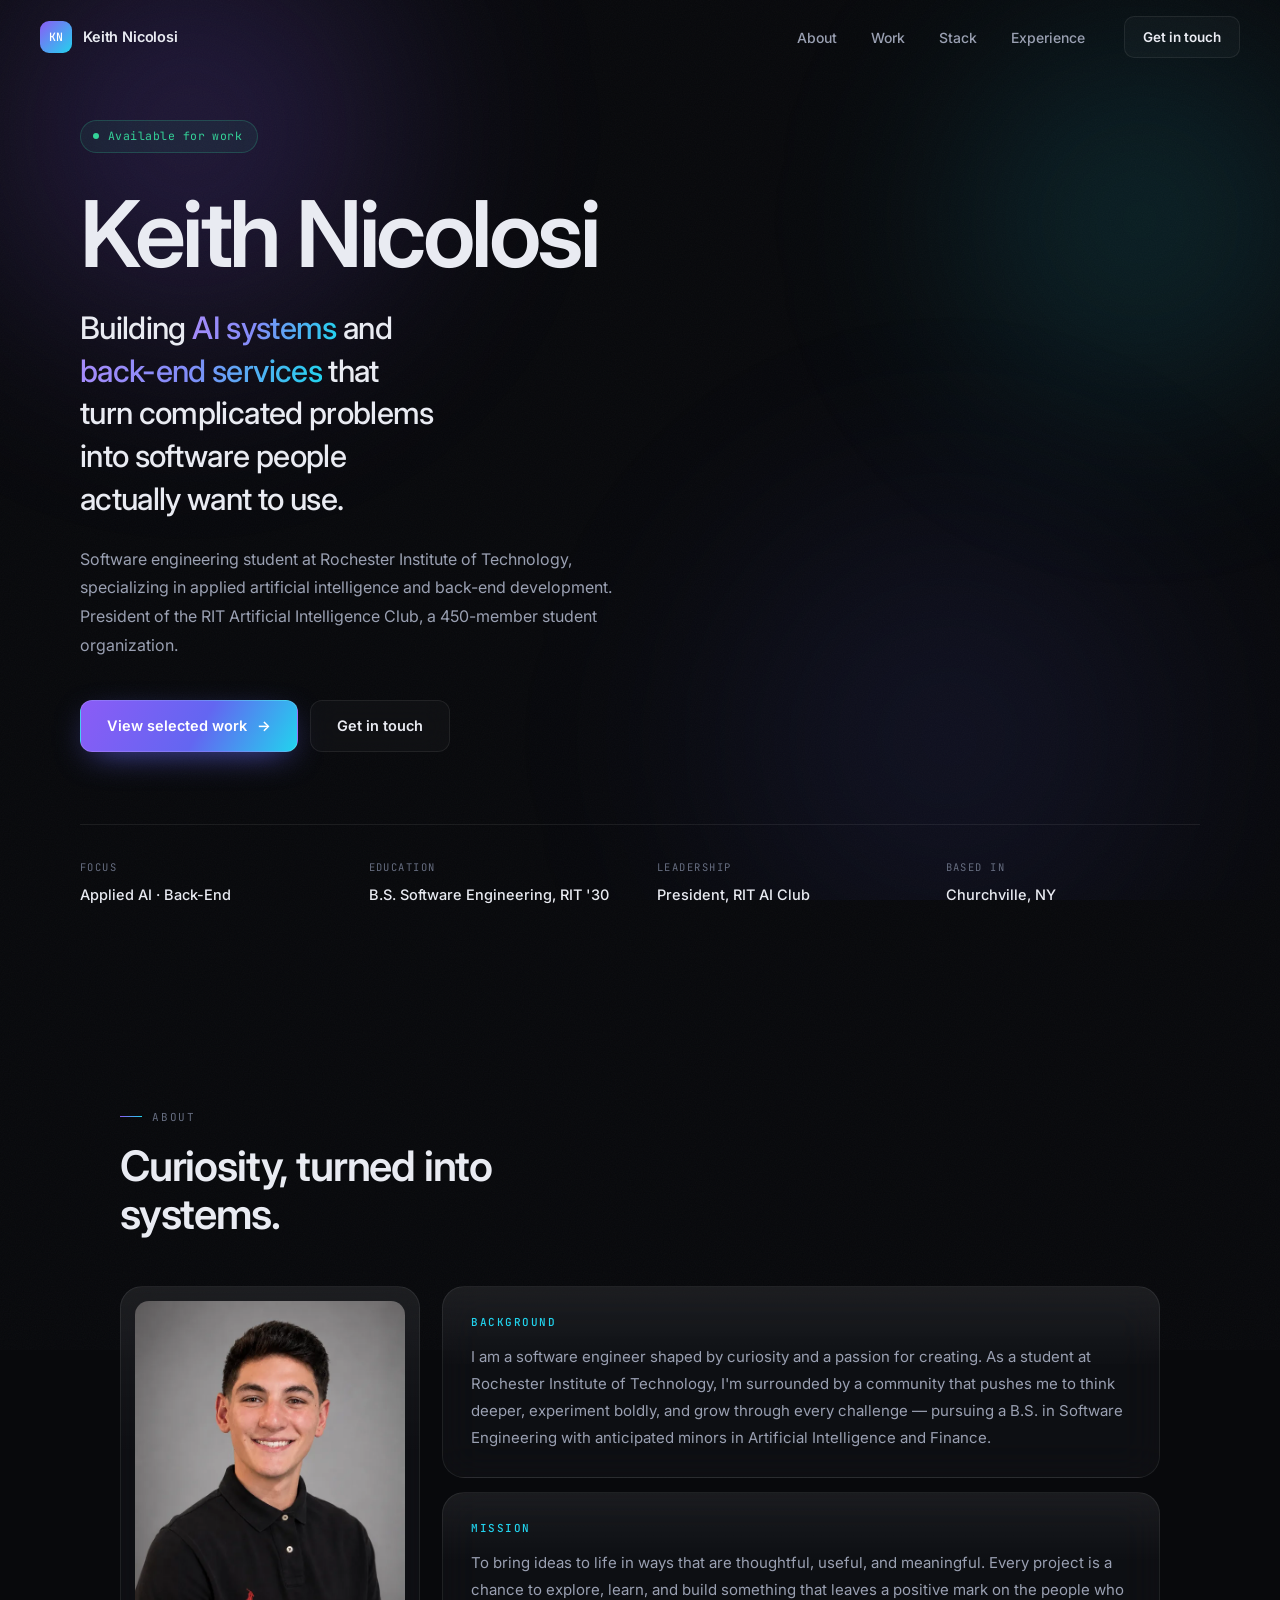
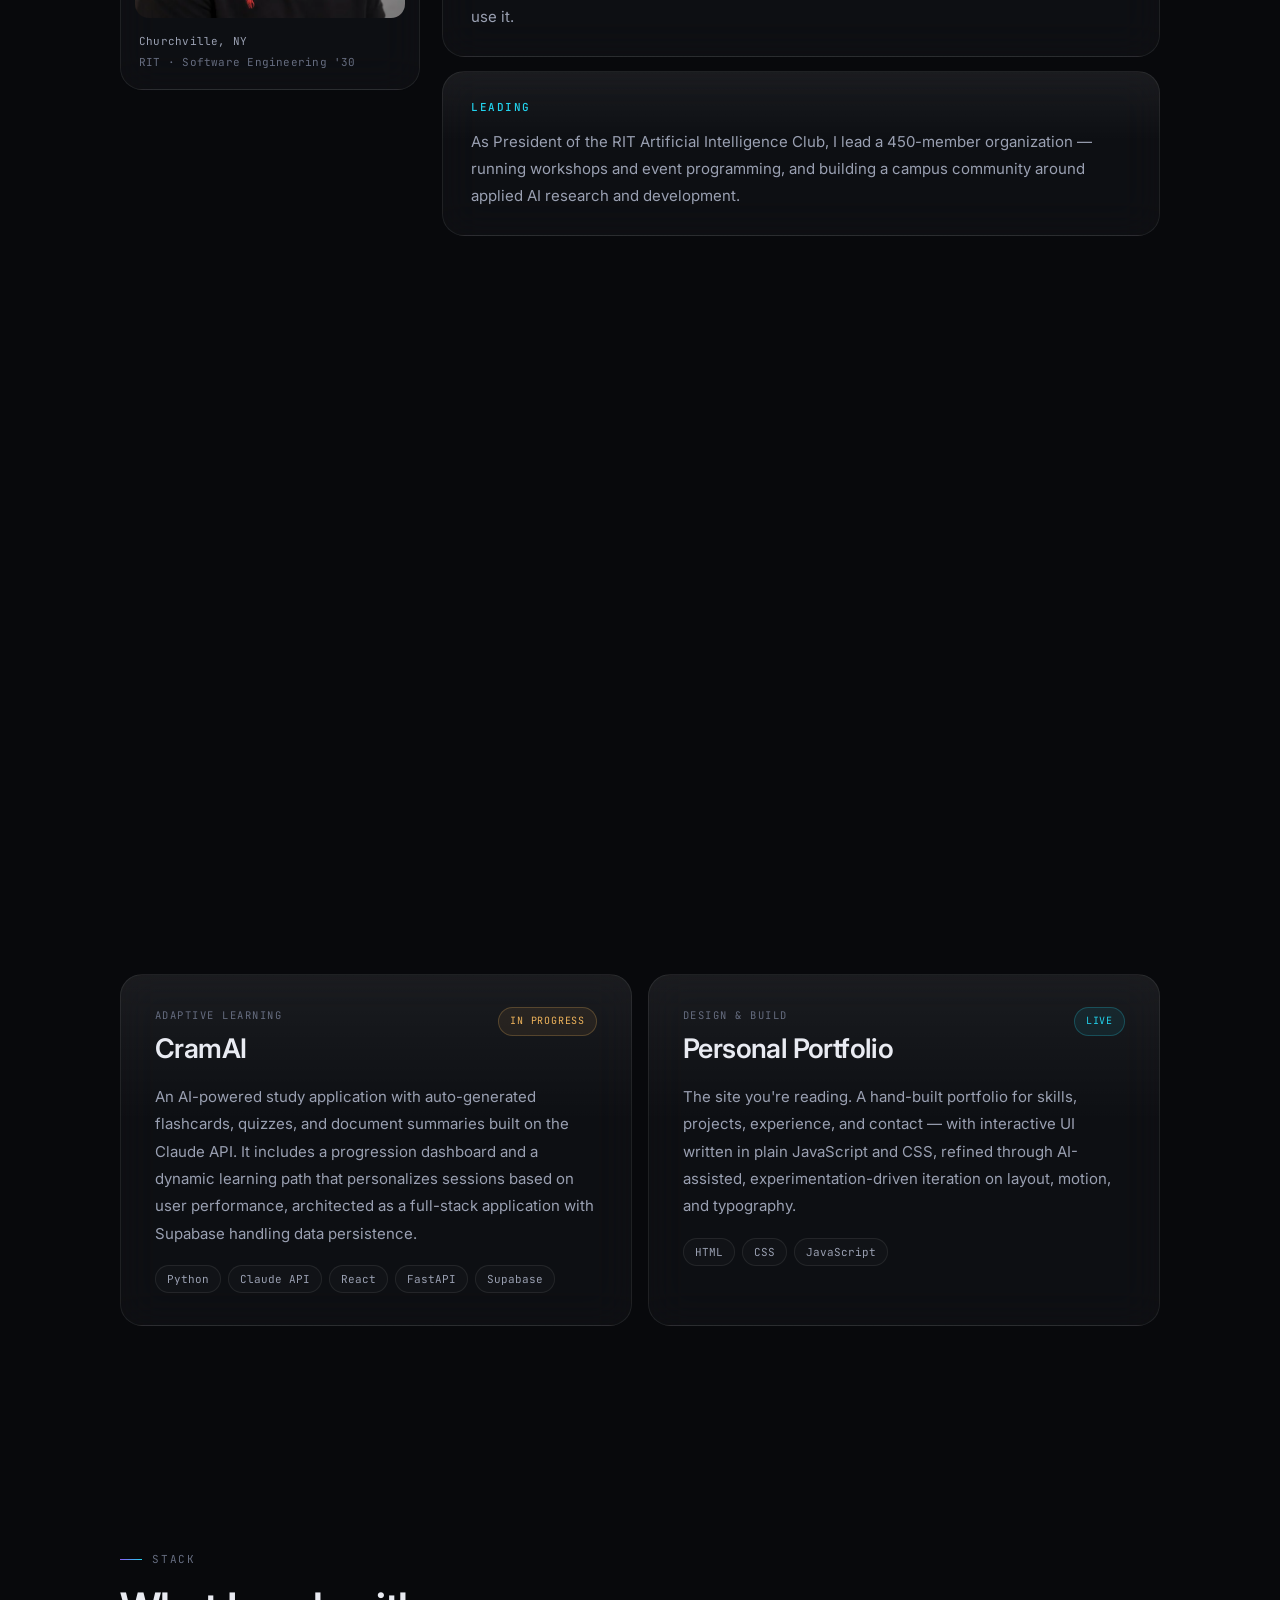
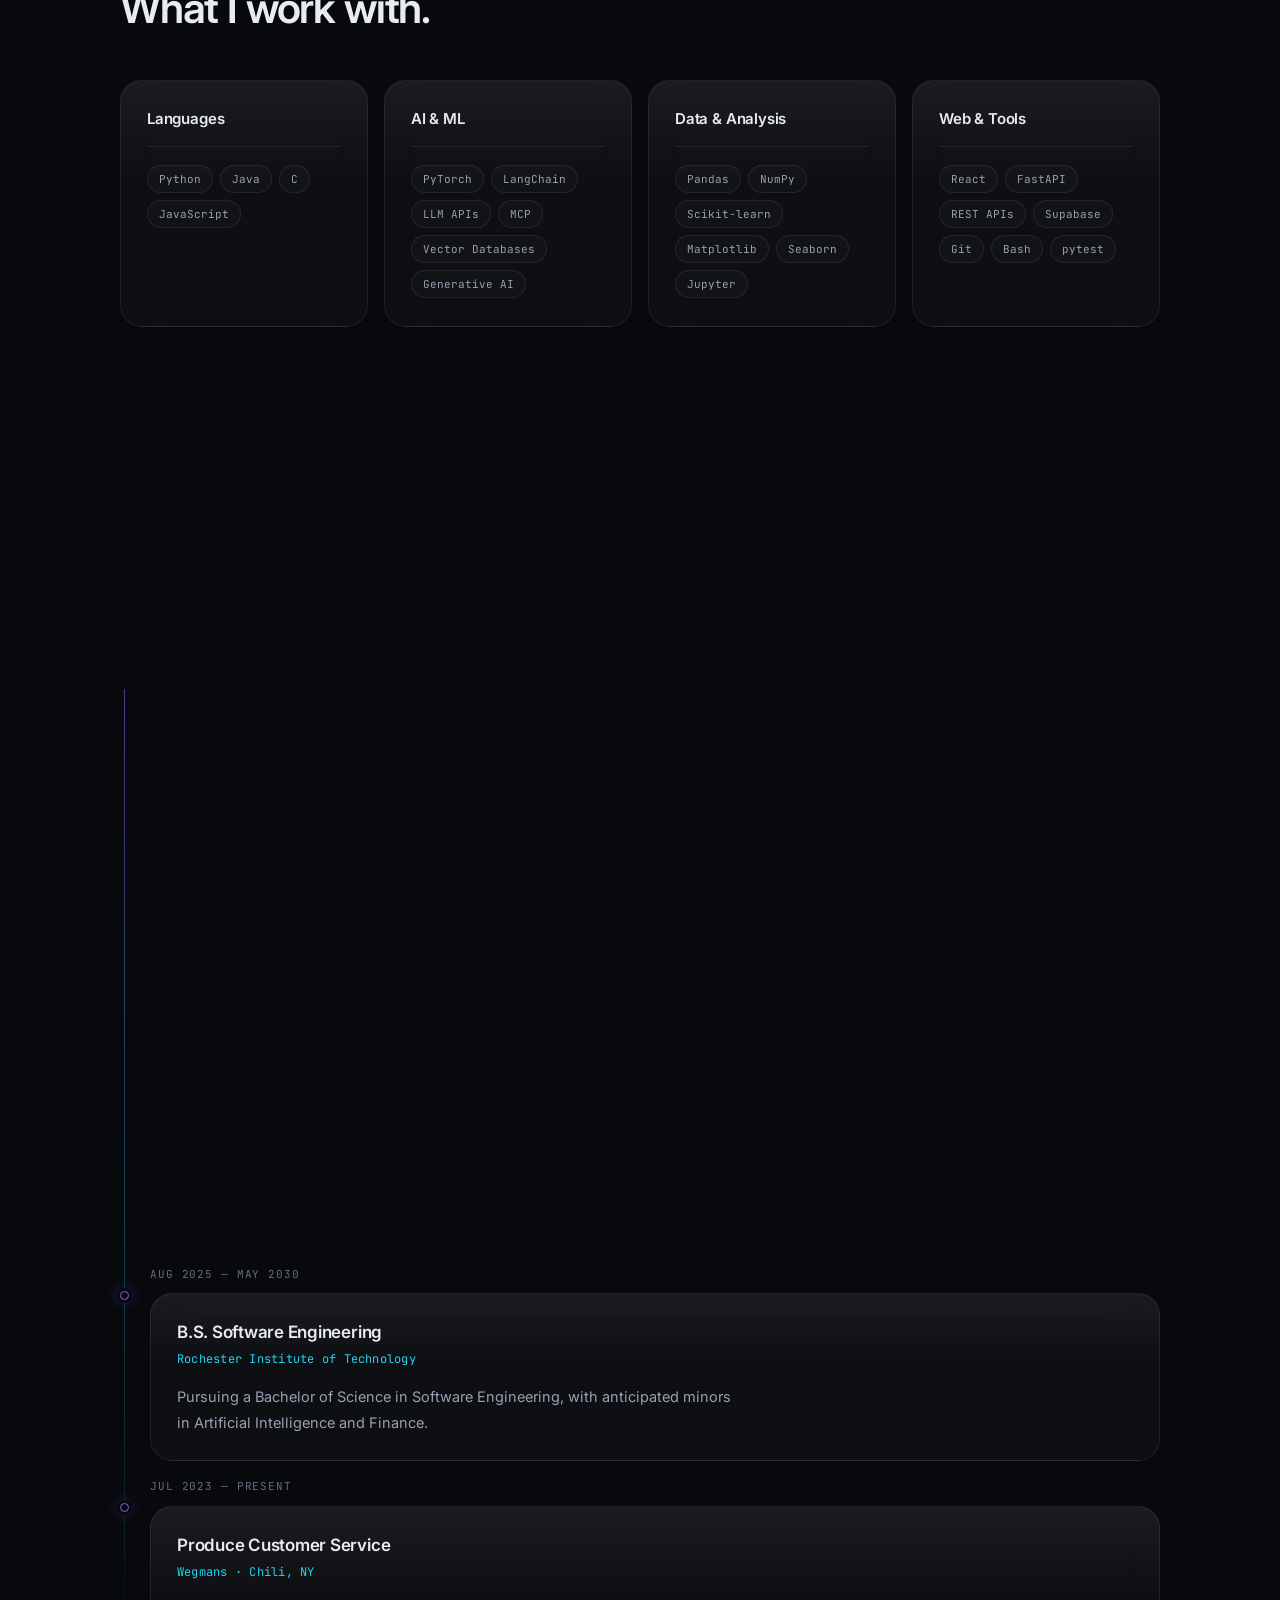
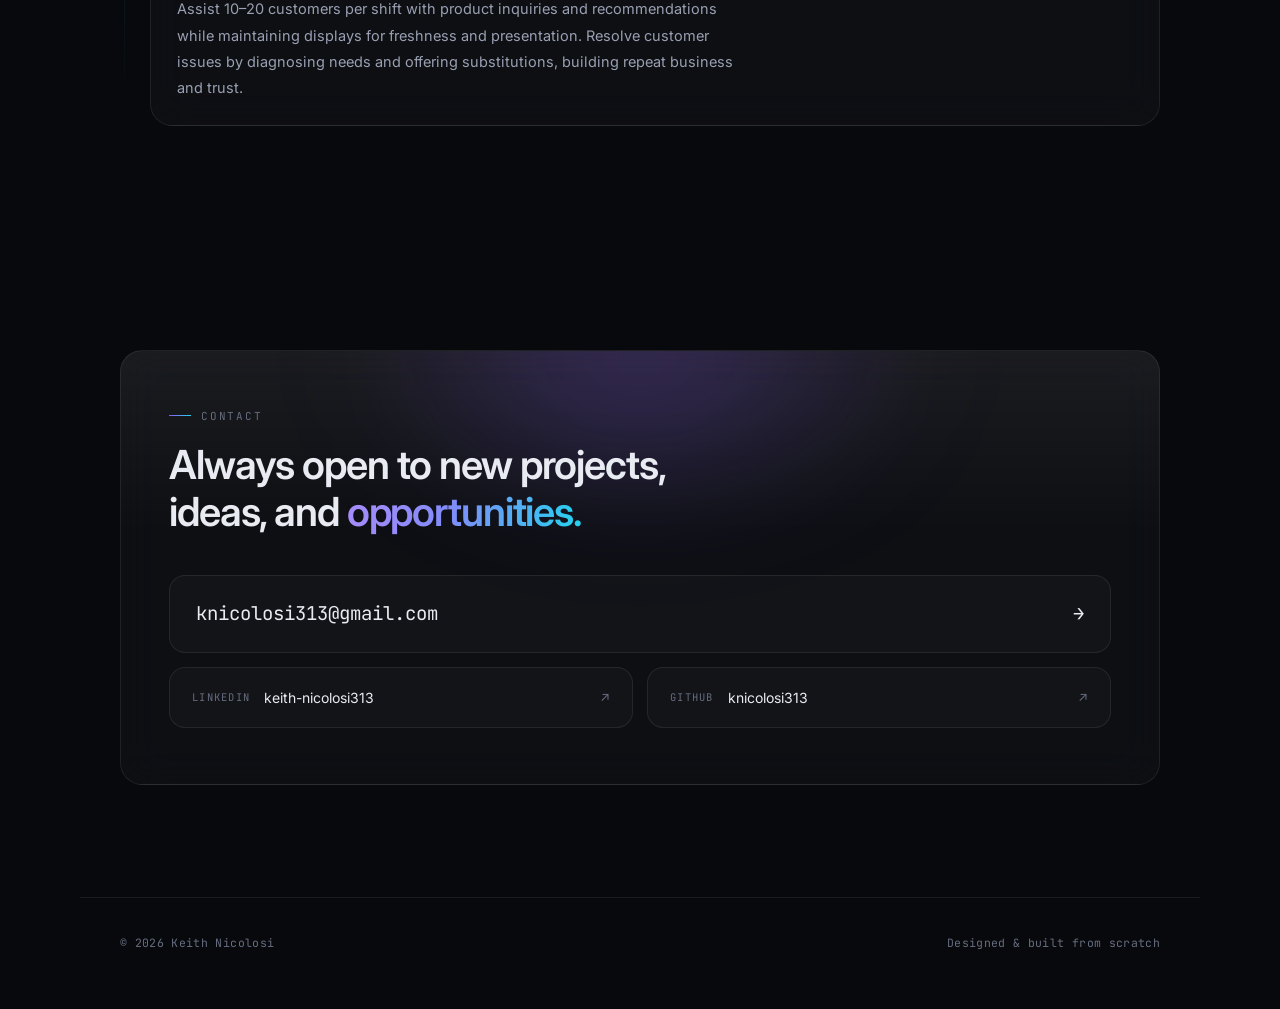
==== index.html @ 14f49dd2 "personal webpage" ====
<!DOCTYPE html>
<html lang="en">
<head>
    <meta charset="UTF-8">
    <meta name="viewport" content="width=device-width, initial-scale=1.0">
    <title>Keith Nicolosi — Software Engineer</title>
    <meta name="description" content="Keith Nicolosi — software engineer working on back-end systems and applied AI. President of the RIT Artificial Intelligence Club.">
    <meta name="author" content="Keith Nicolosi">
    <meta name="theme-color" content="#08090C">

    <!-- Update this to your final domain before going live; Open Graph requires absolute URLs. -->
    <link rel="canonical" href="https://knicolosi313.github.io/">

    <!-- Icons -->
    <link rel="icon" href="images/favicon.ico" sizes="any">
    <link rel="apple-touch-icon" href="images/apple-touch-icon.png">
    <link rel="manifest" href="site.webmanifest">

    <!-- Social preview -->
    <meta property="og:type" content="website">
    <meta property="og:site_name" content="Keith Nicolosi">
    <meta property="og:title" content="Keith Nicolosi — Software Engineer">
    <meta property="og:description" content="Software engineer working on back-end systems and applied AI. President of the 450-member RIT Artificial Intelligence Club.">
    <meta property="og:url" content="https://knicolosi313.github.io/">
    <meta property="og:image" content="https://knicolosi313.github.io/images/og-image.png">
    <meta property="og:image:width" content="1200">
    <meta property="og:image:height" content="630">
    <meta property="og:image:alt" content="Keith Nicolosi — Software Engineer, Applied AI and Back-End">
    <meta name="twitter:card" content="summary_large_image">
    <meta name="twitter:title" content="Keith Nicolosi — Software Engineer">
    <meta name="twitter:description" content="Software engineer working on back-end systems and applied AI. President of the 450-member RIT Artificial Intelligence Club.">
    <meta name="twitter:image" content="https://knicolosi313.github.io/images/og-image.png">

    <link rel="preconnect" href="https://fonts.googleapis.com">
    <link rel="preconnect" href="https://fonts.gstatic.com" crossorigin>
    <link href="https://fonts.googleapis.com/css2?family=Inter:wght@400;500;600;700&family=JetBrains+Mono:wght@400;500&display=swap" rel="stylesheet">
    <link rel="stylesheet" href="styles/styles.css">
</head>
<body>

    <a class="skip-link" href="#main">Skip to content</a>

    <!-- ── AURORA FIELD ── -->
    <div class="aurora" aria-hidden="true">
        <span class="blob b1"></span>
        <span class="blob b2"></span>
        <span class="blob b3"></span>
        <span class="pointer-glow" id="pointer-glow"></span>
    </div>
    <div class="grain" aria-hidden="true"></div>

    <!-- ── NAV ── -->
    <header class="nav" id="nav">
        <a class="brand" href="#top">
            <span class="brand-mark">KN</span>
            <span class="brand-name">Keith Nicolosi</span>
        </a>

        <nav class="nav-links" id="nav-links" aria-label="Sections">
            <a href="#about">About</a>
            <a href="#work">Work</a>
            <a href="#stack">Stack</a>
            <a href="#experience">Experience</a>
        </nav>

        <div class="nav-right">
            <a class="nav-cta" href="#contact">Get in touch</a>
            <button class="nav-toggle" id="nav-toggle" aria-expanded="false" aria-controls="nav-links" aria-label="Toggle navigation">
                <span></span><span></span>
            </button>
        </div>
    </header>

    <main id="main">

        <!-- ── HERO ── -->
        <section class="hero" id="top">
            <div class="hero-inner">
                <p class="badge reveal">
                    <span class="badge-dot"></span>
                    Available for work
                </p>

                <h1 class="hero-title reveal">Keith Nicolosi</h1>

                <p class="hero-lede reveal">
                    Building <span class="grad">AI systems</span> and
                    <span class="grad">back-end services</span> that turn complicated
                    problems into software people actually want to use.
                </p>

                <p class="hero-sub reveal">
                    Software engineering student at Rochester Institute of Technology,
                    specializing in applied artificial intelligence and back-end
                    development. President of the RIT Artificial Intelligence Club, a
                    450-member student organization.
                </p>

                <div class="cta-row reveal">
                    <a class="btn btn-primary" href="#work">
                        View selected work
                        <span class="btn-arrow" aria-hidden="true">→</span>
                    </a>
                    <a class="btn btn-ghost" href="#contact">Get in touch</a>
                </div>

                <dl class="hero-meta reveal">
                    <div>
                        <dt>Focus</dt>
                        <dd>Applied AI · Back-End</dd>
                    </div>
                    <div>
                        <dt>Education</dt>
                        <dd>B.S. Software Engineering, RIT '30</dd>
                    </div>
                    <div>
                        <dt>Leadership</dt>
                        <dd>President, RIT AI Club</dd>
                    </div>
                    <div>
                        <dt>Based in</dt>
                        <dd>Churchville, NY</dd>
                    </div>
                </dl>
            </div>
        </section>

        <!-- ── ABOUT ── -->
        <section id="about" class="section">
            <header class="sec-head reveal">
                <p class="sec-label"><span class="sec-tick"></span>About</p>
                <h2 class="sec-title">Curiosity, turned into systems.</h2>
            </header>

            <div class="about-grid">
                <figure class="portrait glass reveal">
                    <picture>
                        <source srcset="images/me.webp" type="image/webp">
                        <img src="images/me.jpg" alt="Portrait of Keith Nicolosi"
                             width="600" height="705" loading="lazy" decoding="async">
                    </picture>
                    <figcaption>
                        <span class="mono">Churchville, NY</span>
                        <span class="mono dim">RIT · Software Engineering '30</span>
                    </figcaption>
                </figure>

                <div class="about-copy">
                    <article class="glass about-card reveal">
                        <h3>Background</h3>
                        <p>I am a software engineer shaped by curiosity and a passion for creating. As a student at Rochester Institute of Technology, I'm surrounded by a community that pushes me to think deeper, experiment boldly, and grow through every challenge — pursuing a B.S. in Software Engineering with anticipated minors in Artificial Intelligence and Finance.</p>
                    </article>

                    <article class="glass about-card reveal">
                        <h3>Mission</h3>
                        <p>To bring ideas to life in ways that are thoughtful, useful, and meaningful. Every project is a chance to explore, learn, and build something that leaves a positive mark on the people who use it.</p>
                    </article>

                    <article class="glass about-card reveal">
                        <h3>Leading</h3>
                        <p>As President of the RIT Artificial Intelligence Club, I lead a 450-member organization — running workshops and event programming, and building a campus community around applied AI research and development.</p>
                    </article>
                </div>
            </div>
        </section>

        <!-- ── WORK ── -->
        <section id="work" class="section">
            <header class="sec-head reveal">
                <p class="sec-label"><span class="sec-tick"></span>Selected Work</p>
                <h2 class="sec-title">Things I've built.</h2>
            </header>

            <article class="glass project featured reveal">
                <div class="project-head">
                    <div>
                        <p class="project-kicker mono">Financial stock reporting agent · Jan 2026 — present</p>
                        <h3 class="project-title">FinRobot</h3>
                    </div>
                    <span class="pill pill-amber">In development</span>
                </div>

                <p class="project-body">
                    A real-time stock analysis agent built with Python, LLM APIs, and the
                    Model Context Protocol to automate market data retrieval and report
                    generation. I designed custom MCP tools and server-side logic to improve
                    data reliability and support dynamic reports, then built a React front
                    end backed by a FastAPI service layer.
                </p>

                <div class="project-foot">
                    <ul class="chips">
                        <li>Python</li>
                        <li>LLM APIs</li>
                        <li>MCP</li>
                        <li>React</li>
                        <li>FastAPI</li>
                    </ul>
                    <a class="project-link" href="https://github.com/RIT-AI-Club/FinRLExtention" target="_blank" rel="noopener">
                        Repository <span aria-hidden="true">↗</span>
                    </a>
                </div>

                <p class="project-note mono">Presented to 200–300 attendees at ImagineRIT 2026</p>
            </article>

            <div class="project-grid">
                <article class="glass project reveal">
                    <div class="project-head">
                        <div>
                            <p class="project-kicker mono">Adaptive learning</p>
                            <h3 class="project-title">CramAI</h3>
                        </div>
                        <span class="pill pill-amber">In progress</span>
                    </div>

                    <p class="project-body">
                        An AI-powered study application with auto-generated flashcards,
                        quizzes, and document summaries built on the Claude API. It includes
                        a progression dashboard and a dynamic learning path that personalizes
                        sessions based on user performance, architected as a full-stack
                        application with Supabase handling data persistence.
                    </p>

                    <div class="project-foot">
                        <ul class="chips">
                            <li>Python</li>
                            <li>Claude API</li>
                            <li>React</li>
                            <li>FastAPI</li>
                            <li>Supabase</li>
                        </ul>
                    </div>
                </article>

                <article class="glass project reveal">
                    <div class="project-head">
                        <div>
                            <p class="project-kicker mono">Design &amp; build</p>
                            <h3 class="project-title">Personal Portfolio</h3>
                        </div>
                        <span class="pill pill-cyan">Live</span>
                    </div>

                    <p class="project-body">
                        The site you're reading. A hand-built portfolio for skills, projects,
                        experience, and contact — with interactive UI written in plain
                        JavaScript and CSS, refined through AI-assisted,
                        experimentation-driven iteration on layout, motion, and typography.
                    </p>

                    <div class="project-foot">
                        <ul class="chips">
                            <li>HTML</li>
                            <li>CSS</li>
                            <li>JavaScript</li>
                        </ul>
                    </div>
                </article>
            </div>
        </section>

        <!-- ── STACK ── -->
        <section id="stack" class="section">
            <header class="sec-head reveal">
                <p class="sec-label"><span class="sec-tick"></span>Stack</p>
                <h2 class="sec-title">What I work with.</h2>
            </header>

            <div class="stack-grid">
                <article class="glass stack-card reveal">
                    <h3>Languages</h3>
                    <ul class="chips">
                        <li>Python</li><li>Java</li><li>C</li><li>JavaScript</li>
                    </ul>
                </article>

                <article class="glass stack-card reveal">
                    <h3>AI &amp; ML</h3>
                    <ul class="chips">
                        <li>PyTorch</li><li>LangChain</li><li>LLM APIs</li>
                        <li>MCP</li><li>Vector Databases</li><li>Generative AI</li>
                    </ul>
                </article>

                <article class="glass stack-card reveal">
                    <h3>Data &amp; Analysis</h3>
                    <ul class="chips">
                        <li>Pandas</li><li>NumPy</li><li>Scikit-learn</li>
                        <li>Matplotlib</li><li>Seaborn</li><li>Jupyter</li>
                    </ul>
                </article>

                <article class="glass stack-card reveal">
                    <h3>Web &amp; Tools</h3>
                    <ul class="chips">
                        <li>React</li><li>FastAPI</li><li>REST APIs</li>
                        <li>Supabase</li><li>Git</li><li>Bash</li><li>pytest</li>
                    </ul>
                </article>
            </div>
        </section>

        <!-- ── EXPERIENCE ── -->
        <section id="experience" class="section">
            <header class="sec-head reveal">
                <p class="sec-label"><span class="sec-tick"></span>Experience</p>
                <h2 class="sec-title">Where I've been.</h2>
            </header>

            <ol class="timeline">
                <li class="tl-item reveal">
                    <span class="tl-node" aria-hidden="true"></span>
                    <p class="tl-when mono">Fall 2026 — present</p>
                    <div class="glass tl-card">
                        <h3>President</h3>
                        <p class="tl-org">RIT Artificial Intelligence Club</p>
                        <p class="tl-desc">Lead a 450-member student organization after a year as President-Elect, overseeing club operations, event programming, and workshops that build a campus community around applied AI research and development.</p>
                        <ul class="tl-points">
                            <li>Established the club's first corporate sponsorship through direct outreach and pitching to technology companies, securing funding for operations and events.</li>
                            <li>Coordinating with the sponsor to host scheduled technical talks led by industry engineers, giving members direct exposure to applied AI work.</li>
                        </ul>
                    </div>
                </li>

                <li class="tl-item reveal">
                    <span class="tl-node" aria-hidden="true"></span>
                    <p class="tl-when mono">2026</p>
                    <div class="glass tl-card">
                        <h3>IBM Generative AI Engineering</h3>
                        <p class="tl-org">Professional Certificate</p>
                        <p class="tl-desc">Professional certification covering generative AI engineering, from model fundamentals through building and deploying LLM-backed applications.</p>
                    </div>
                </li>

                <li class="tl-item reveal">
                    <span class="tl-node" aria-hidden="true"></span>
                    <p class="tl-when mono">Aug 2025 — May 2030</p>
                    <div class="glass tl-card">
                        <h3>B.S. Software Engineering</h3>
                        <p class="tl-org">Rochester Institute of Technology</p>
                        <p class="tl-desc">Pursuing a Bachelor of Science in Software Engineering, with anticipated minors in Artificial Intelligence and Finance.</p>
                    </div>
                </li>

                <li class="tl-item reveal">
                    <span class="tl-node" aria-hidden="true"></span>
                    <p class="tl-when mono">Jul 2023 — present</p>
                    <div class="glass tl-card">
                        <h3>Produce Customer Service</h3>
                        <p class="tl-org">Wegmans · Chili, NY</p>
                        <p class="tl-desc">Assist 10–20 customers per shift with product inquiries and recommendations while maintaining displays for freshness and presentation. Resolve customer issues by diagnosing needs and offering substitutions, building repeat business and trust.</p>
                    </div>
                </li>
            </ol>
        </section>

        <!-- ── CONTACT ── -->
        <section id="contact" class="section">
            <div class="glass contact-panel reveal">
                <span class="contact-glow" aria-hidden="true"></span>

                <p class="sec-label"><span class="sec-tick"></span>Contact</p>
                <h2 class="contact-title">Always open to new projects, ideas, and <span class="grad">opportunities.</span></h2>

                <a class="mailto" href="mailto:knicolosi313@gmail.com">
                    <span>knicolosi313@gmail.com</span>
                    <span class="btn-arrow" aria-hidden="true">→</span>
                </a>

                <ul class="elsewhere">
                    <li>
                        <a href="https://www.linkedin.com/in/keith-nicolosi313/" target="_blank" rel="noopener">
                            <span class="el-k mono">LinkedIn</span>
                            <span class="el-v">keith-nicolosi313</span>
                            <span class="el-a" aria-hidden="true">↗</span>
                        </a>
                    </li>
                    <li>
                        <a href="https://github.com/knicolosi313" target="_blank" rel="noopener">
                            <span class="el-k mono">GitHub</span>
                            <span class="el-v">knicolosi313</span>
                            <span class="el-a" aria-hidden="true">↗</span>
                        </a>
                    </li>
                </ul>
            </div>
        </section>

        <footer>
            <p class="mono">© 2026 Keith Nicolosi</p>
            <p class="mono dim">Designed &amp; built from scratch</p>
        </footer>

    </main>

    <script src="javascript/script.js"></script>
</body>
</html>
---- styles/styles.css ----
/* ═══════════════════════════════════════════════════════════
   Keith Nicolosi — portfolio
   "AI Lab" — void base, aurora field, frosted glass
   ═══════════════════════════════════════════════════════════ */

:root {
    /* Base */
    --void:        #08090C;
    --void-2:      #0B0D12;

    /* Glass */
    --glass:       rgba(255, 255, 255, 0.026);
    --glass-hi:    rgba(255, 255, 255, 0.045);
    --edge:        rgba(255, 255, 255, 0.075);
    --edge-hi:     rgba(255, 255, 255, 0.16);

    /* Type */
    --text:        #E9EBF2;
    --text-2:      #9AA0B2;
    --text-3:      #666D80;

    /* Spectrum */
    --violet:      #8B5CF6;
    --indigo:      #6366F1;
    --cyan:        #22D3EE;
    --amber:       #F0B45C;
    --mint:        #34D399;

    --font: 'Inter', -apple-system, BlinkMacSystemFont, 'Segoe UI', sans-serif;
    --mono: 'JetBrains Mono', ui-monospace, monospace;

    --r-lg: 22px;
    --r-md: 16px;
    --r-sm: 10px;

    --ease: cubic-bezier(0.22, 1, 0.36, 1);
    --maxw: 1120px;
}

*, *::before, *::after { box-sizing: border-box; margin: 0; padding: 0; }

html {
    scroll-behavior: smooth;
    -webkit-font-smoothing: antialiased;
    -moz-osx-font-smoothing: grayscale;
}

body {
    background: var(--void);
    font-family: var(--font);
    color: var(--text-2);
    font-size: 16px;
    line-height: 1.65;
    overflow-x: hidden;
    position: relative;
}

::selection { background: rgba(139, 92, 246, 0.35); color: #fff; }

.mono { font-family: var(--mono); }
.dim  { color: var(--text-3); }

.grad {
    background: linear-gradient(100deg, #A78BFA 0%, #818CF8 45%, #22D3EE 100%);
    -webkit-background-clip: text;
    background-clip: text;
    color: transparent;
}

.skip-link {
    position: absolute;
    left: -9999px;
    background: var(--text);
    color: var(--void);
    padding: 12px 20px;
    border-radius: var(--r-sm);
    font-size: 13px;
    font-weight: 600;
    z-index: 9999;
}
.skip-link:focus { left: 16px; top: 16px; }

:focus-visible {
    outline: 2px solid var(--indigo);
    outline-offset: 3px;
    border-radius: 4px;
}

/* ═══ AURORA FIELD ═══════════════════════════════════════ */

.aurora {
    position: fixed;
    inset: 0;
    z-index: 0;
    overflow: hidden;
    pointer-events: none;
}

.blob {
    position: absolute;
    border-radius: 50%;
    filter: blur(90px);
    opacity: 0.5;
    will-change: transform;
}

.b1 {
    width: 620px; height: 620px;
    top: -180px; left: -120px;
    background: radial-gradient(circle, rgba(139, 92, 246, 0.55), transparent 70%);
    animation: drift-1 26s ease-in-out infinite alternate;
}

.b2 {
    width: 560px; height: 560px;
    top: -60px; right: -140px;
    background: radial-gradient(circle, rgba(34, 211, 238, 0.34), transparent 70%);
    animation: drift-2 32s ease-in-out infinite alternate;
}

.b3 {
    width: 720px; height: 720px;
    top: 42%; left: 46%;
    background: radial-gradient(circle, rgba(99, 102, 241, 0.24), transparent 70%);
    animation: drift-3 38s ease-in-out infinite alternate;
}

@keyframes drift-1 {
    from { transform: translate3d(0, 0, 0) scale(1); }
    to   { transform: translate3d(120px, 90px, 0) scale(1.18); }
}
@keyframes drift-2 {
    from { transform: translate3d(0, 0, 0) scale(1.1); }
    to   { transform: translate3d(-140px, 120px, 0) scale(0.9); }
}
@keyframes drift-3 {
    from { transform: translate3d(-50%, -50%, 0) scale(0.95); }
    to   { transform: translate3d(-42%, -58%, 0) scale(1.15); }
}

/* Cursor-tracked glow — positioned by script.js */
.pointer-glow {
    position: absolute;
    width: 520px; height: 520px;
    border-radius: 50%;
    background: radial-gradient(circle, rgba(129, 140, 248, 0.13), transparent 68%);
    filter: blur(48px);
    opacity: 0;
    transform: translate3d(-50%, -50%, 0);
    transition: opacity 0.8s var(--ease);
    will-change: transform;
}

.pointer-glow.on { opacity: 1; }

/* Film grain */
.grain {
    position: fixed;
    inset: -50%;
    z-index: 1;
    pointer-events: none;
    opacity: 0.032;
    background-image: url("data:image/svg+xml,%3Csvg xmlns='http://www.w3.org/2000/svg' width='240' height='240'%3E%3Cfilter id='n'%3E%3CfeTurbulence type='fractalNoise' baseFrequency='0.85' numOctaves='3'/%3E%3C/filter%3E%3Crect width='100%25' height='100%25' filter='url(%23n)'/%3E%3C/svg%3E");
}

/* ═══ NAV ════════════════════════════════════════════════ */

.nav {
    position: fixed;
    top: 0; left: 0; right: 0;
    z-index: 500;
    display: flex;
    align-items: center;
    gap: 24px;
    padding: 16px 40px;
    border-bottom: 1px solid transparent;
    transition: background 0.4s var(--ease), border-color 0.4s var(--ease),
                backdrop-filter 0.4s var(--ease);
}

.nav.scrolled {
    background: rgba(8, 9, 12, 0.62);
    border-bottom-color: var(--edge);
    backdrop-filter: blur(22px) saturate(160%);
    -webkit-backdrop-filter: blur(22px) saturate(160%);
}

.brand {
    display: flex;
    align-items: center;
    gap: 11px;
    text-decoration: none;
    margin-right: auto;
}

.brand-mark {
    display: inline-flex;
    align-items: center;
    justify-content: center;
    width: 32px; height: 32px;
    border-radius: 9px;
    background: linear-gradient(135deg, var(--violet), var(--cyan));
    color: #fff;
    font-family: var(--mono);
    font-size: 11.5px;
    font-weight: 500;
    letter-spacing: 0.02em;
    flex-shrink: 0;
}

.brand-name {
    font-size: 14.5px;
    font-weight: 600;
    color: var(--text);
    letter-spacing: -0.011em;
}

.nav-links { display: flex; align-items: center; gap: 4px; }

.nav-links a {
    font-size: 14px;
    font-weight: 500;
    color: var(--text-2);
    text-decoration: none;
    padding: 8px 15px;
    border-radius: var(--r-sm);
    transition: color 0.2s var(--ease), background 0.2s var(--ease);
}

.nav-links a:hover { color: var(--text); background: var(--glass-hi); }
.nav-links a.active { color: var(--text); }

.nav-right { display: flex; align-items: center; gap: 10px; }

.nav-cta {
    font-size: 13.5px;
    font-weight: 600;
    color: var(--text);
    text-decoration: none;
    padding: 9px 18px;
    border-radius: var(--r-sm);
    border: 1px solid var(--edge);
    background: var(--glass);
    transition: border-color 0.25s var(--ease), background 0.25s var(--ease),
                transform 0.25s var(--ease);
}

.nav-cta:hover {
    border-color: var(--edge-hi);
    background: var(--glass-hi);
    transform: translateY(-1px);
}

.nav-toggle {
    display: none;
    width: 38px; height: 38px;
    border-radius: var(--r-sm);
    border: 1px solid var(--edge);
    background: var(--glass);
    cursor: pointer;
    padding: 0;
    position: relative;
}

.nav-toggle span {
    position: absolute;
    left: 50%;
    width: 15px; height: 1.5px;
    background: var(--text);
    border-radius: 2px;
    transition: transform 0.3s var(--ease), opacity 0.3s var(--ease);
}

.nav-toggle span:nth-child(1) { transform: translate(-50%, -4px); }
.nav-toggle span:nth-child(2) { transform: translate(-50%, 4px); }

.nav-toggle[aria-expanded="true"] span:nth-child(1) { transform: translate(-50%, 0) rotate(45deg); }
.nav-toggle[aria-expanded="true"] span:nth-child(2) { transform: translate(-50%, 0) rotate(-45deg); }

/* ═══ LAYOUT ═════════════════════════════════════════════ */

main { position: relative; z-index: 2; }

.section {
    max-width: var(--maxw);
    margin: 0 auto;
    padding: 112px 40px;
}

/* ═══ HERO ═══════════════════════════════════════════════ */

.hero {
    position: relative;
    min-height: 100dvh;
    display: flex;
    align-items: center;
    padding: 120px 40px 90px;
}

.hero-inner {
    max-width: var(--maxw);
    margin: 0 auto;
    width: 100%;
}

.badge {
    display: inline-flex;
    align-items: center;
    gap: 9px;
    font-family: var(--mono);
    font-size: 11.5px;
    letter-spacing: 0.04em;
    color: var(--mint);
    background: rgba(52, 211, 153, 0.07);
    border: 1px solid rgba(52, 211, 153, 0.22);
    border-radius: 999px;
    padding: 6px 15px 6px 12px;
    margin-bottom: 34px;
}

.badge-dot {
    width: 6px; height: 6px;
    border-radius: 50%;
    background: var(--mint);
    animation: pulse 2.4s ease-in-out infinite;
}

@keyframes pulse {
    0%, 100% { box-shadow: 0 0 0 0 rgba(52, 211, 153, 0.5); }
    50%      { box-shadow: 0 0 0 6px rgba(52, 211, 153, 0); }
}

.hero-title {
    font-size: clamp(46px, 8vw, 92px);
    font-weight: 600;
    line-height: 1.02;
    letter-spacing: -0.038em;
    color: var(--text);
    margin-bottom: 26px;
}

.hero-lede {
    font-size: clamp(21px, 2.6vw, 31px);
    font-weight: 500;
    line-height: 1.38;
    letter-spacing: -0.021em;
    color: var(--text);
    max-width: 22ch;
    margin-bottom: 24px;
    text-wrap: balance;
}

.hero-sub {
    font-size: 16px;
    line-height: 1.8;
    color: var(--text-2);
    max-width: 56ch;
    margin-bottom: 40px;
}

.cta-row { display: flex; flex-wrap: wrap; gap: 12px; margin-bottom: 72px; }

.btn {
    display: inline-flex;
    align-items: center;
    gap: 10px;
    font-size: 14.5px;
    font-weight: 600;
    text-decoration: none;
    padding: 13px 26px;
    border-radius: 12px;
    transition: transform 0.25s var(--ease), box-shadow 0.25s var(--ease),
                background 0.25s var(--ease), border-color 0.25s var(--ease);
}

.btn-primary {
    color: #fff;
    background: linear-gradient(120deg, var(--violet), var(--indigo) 55%, var(--cyan));
    border: 1px solid rgba(255, 255, 255, 0.14);
    box-shadow: 0 10px 34px -12px rgba(99, 102, 241, 0.85);
}

.btn-primary:hover {
    transform: translateY(-2px);
    box-shadow: 0 16px 44px -12px rgba(99, 102, 241, 0.95);
}

.btn-ghost {
    color: var(--text);
    background: var(--glass);
    border: 1px solid var(--edge);
    backdrop-filter: blur(14px);
    -webkit-backdrop-filter: blur(14px);
}

.btn-ghost:hover {
    border-color: var(--edge-hi);
    background: var(--glass-hi);
    transform: translateY(-2px);
}

.btn-arrow { transition: transform 0.3s var(--ease); }
.btn:hover .btn-arrow { transform: translateX(4px); }

.hero-meta {
    display: grid;
    grid-template-columns: repeat(auto-fit, minmax(190px, 1fr));
    gap: 26px 34px;
    padding-top: 34px;
    border-top: 1px solid var(--edge);
}

.hero-meta dt {
    font-family: var(--mono);
    font-size: 10.5px;
    letter-spacing: 0.14em;
    text-transform: uppercase;
    color: var(--text-3);
    margin-bottom: 8px;
}

.hero-meta dd {
    font-size: 14.5px;
    font-weight: 500;
    color: var(--text);
    line-height: 1.5;
}

/* ═══ SECTION HEADERS ════════════════════════════════════ */

.sec-head { margin-bottom: 48px; }

.sec-label {
    display: flex;
    align-items: center;
    gap: 10px;
    font-family: var(--mono);
    font-size: 11px;
    letter-spacing: 0.16em;
    text-transform: uppercase;
    color: var(--text-3);
    margin-bottom: 16px;
}

.sec-tick {
    width: 22px; height: 1px;
    background: linear-gradient(90deg, var(--violet), var(--cyan));
    flex-shrink: 0;
}

.sec-title {
    font-size: clamp(28px, 3.6vw, 42px);
    font-weight: 600;
    line-height: 1.14;
    letter-spacing: -0.028em;
    color: var(--text);
    max-width: 20ch;
}

/* ═══ GLASS ══════════════════════════════════════════════ */

.glass {
    position: relative;
    background: var(--glass);
    background-image: linear-gradient(180deg, rgba(255, 255, 255, 0.05), transparent 42%);
    border: 1px solid var(--edge);
    border-radius: var(--r-lg);
    backdrop-filter: blur(20px) saturate(150%);
    -webkit-backdrop-filter: blur(20px) saturate(150%);
    transition: border-color 0.35s var(--ease), transform 0.35s var(--ease),
                box-shadow 0.35s var(--ease);
}

/* ═══ ABOUT ══════════════════════════════════════════════ */

.about-grid {
    display: grid;
    grid-template-columns: 300px 1fr;
    gap: 22px;
    align-items: start;
}

.portrait {
    padding: 14px;
    overflow: hidden;
}

.portrait picture { display: block; }

.portrait img {
    width: 100%;
    height: auto;
    display: block;
    border-radius: 14px;
}

.portrait figcaption {
    display: flex;
    flex-direction: column;
    gap: 3px;
    font-size: 11px;
    color: var(--text-2);
    padding: 14px 4px 4px;
    letter-spacing: 0.02em;
}

.about-copy { display: flex; flex-direction: column; gap: 14px; }

.about-card { padding: 26px 28px; }

.about-card:hover {
    border-color: var(--edge-hi);
    transform: translateY(-2px);
}

.about-card h3 {
    font-family: var(--mono);
    font-size: 11px;
    font-weight: 500;
    letter-spacing: 0.14em;
    text-transform: uppercase;
    color: var(--cyan);
    margin-bottom: 12px;
}

.about-card p {
    font-size: 15px;
    line-height: 1.8;
    color: var(--text-2);
}

/* ═══ WORK ═══════════════════════════════════════════════ */

.project {
    padding: 32px 34px;
    display: flex;
    flex-direction: column;
    gap: 18px;
}

.project:hover {
    border-color: var(--edge-hi);
    transform: translateY(-3px);
    box-shadow: 0 24px 60px -30px rgba(99, 102, 241, 0.55);
}

.featured { margin-bottom: 16px; }

.project-head {
    display: flex;
    align-items: flex-start;
    justify-content: space-between;
    gap: 18px;
}

.project-kicker {
    font-size: 10.5px;
    letter-spacing: 0.14em;
    text-transform: uppercase;
    color: var(--text-3);
    margin-bottom: 8px;
}

.project-title {
    font-size: clamp(21px, 2.4vw, 27px);
    font-weight: 600;
    letter-spacing: -0.022em;
    color: var(--text);
    line-height: 1.2;
}

.featured .project-title { font-size: clamp(26px, 3vw, 34px); }

.pill {
    font-family: var(--mono);
    font-size: 10px;
    letter-spacing: 0.08em;
    text-transform: uppercase;
    padding: 5px 11px;
    border-radius: 999px;
    white-space: nowrap;
    flex-shrink: 0;
}

.pill-amber { color: var(--amber); background: rgba(240, 180, 92, 0.08); border: 1px solid rgba(240, 180, 92, 0.24); }
.pill-cyan  { color: var(--cyan);  background: rgba(34, 211, 238, 0.08); border: 1px solid rgba(34, 211, 238, 0.24); }

.project-body {
    font-size: 15px;
    line-height: 1.82;
    color: var(--text-2);
    max-width: 68ch;
}

.project-foot {
    display: flex;
    align-items: center;
    justify-content: space-between;
    gap: 18px;
    flex-wrap: wrap;
}

.chips { display: flex; flex-wrap: wrap; gap: 7px; list-style: none; }

.chips li {
    font-family: var(--mono);
    font-size: 11px;
    color: var(--text-2);
    padding: 4px 11px;
    border-radius: 999px;
    border: 1px solid var(--edge);
    background: rgba(255, 255, 255, 0.02);
    transition: border-color 0.25s var(--ease), color 0.25s var(--ease);
}

.glass:hover .chips li { border-color: var(--edge-hi); color: var(--text); }

.project-link {
    font-family: var(--mono);
    font-size: 12px;
    color: var(--cyan);
    text-decoration: none;
    padding: 7px 14px;
    border-radius: 999px;
    border: 1px solid rgba(34, 211, 238, 0.24);
    white-space: nowrap;
    transition: background 0.25s var(--ease), border-color 0.25s var(--ease);
}

.project-link:hover {
    background: rgba(34, 211, 238, 0.1);
    border-color: rgba(34, 211, 238, 0.5);
}

.project-note {
    font-size: 11px;
    color: var(--text-3);
    letter-spacing: 0.03em;
    padding-top: 4px;
    border-top: 1px solid var(--edge);
    margin-top: 2px;
    padding-top: 16px;
}

.project-grid {
    display: grid;
    grid-template-columns: repeat(2, 1fr);
    gap: 16px;
}

/* ═══ STACK ══════════════════════════════════════════════ */

.stack-grid {
    display: grid;
    grid-template-columns: repeat(auto-fit, minmax(240px, 1fr));
    gap: 16px;
}

.stack-card { padding: 26px 26px 28px; }

.stack-card:hover {
    border-color: var(--edge-hi);
    transform: translateY(-3px);
}

.stack-card h3 {
    font-size: 15px;
    font-weight: 600;
    color: var(--text);
    letter-spacing: -0.012em;
    margin-bottom: 18px;
    padding-bottom: 14px;
    border-bottom: 1px solid var(--edge);
}

/* ═══ EXPERIENCE ═════════════════════════════════════════ */

.timeline {
    list-style: none;
    position: relative;
    padding-left: 30px;
}

.timeline::before {
    content: '';
    position: absolute;
    left: 4px; top: 8px; bottom: 8px;
    width: 1px;
    background: linear-gradient(180deg,
        rgba(139, 92, 246, 0.55),
        rgba(34, 211, 238, 0.3),
        transparent);
}

.tl-item { position: relative; margin-bottom: 16px; }
.tl-item:last-child { margin-bottom: 0; }

.tl-node {
    position: absolute;
    left: -30px; top: 26px;
    width: 9px; height: 9px;
    border-radius: 50%;
    background: var(--void);
    border: 1px solid var(--violet);
    box-shadow: 0 0 0 3px var(--void), 0 0 14px rgba(139, 92, 246, 0.7);
}

.tl-when {
    font-size: 11px;
    letter-spacing: 0.08em;
    text-transform: uppercase;
    color: var(--text-3);
    margin-bottom: 10px;
}

.tl-card { padding: 24px 26px; }

.tl-card:hover {
    border-color: var(--edge-hi);
    transform: translateX(3px);
}

.tl-card h3 {
    font-size: 17px;
    font-weight: 600;
    color: var(--text);
    letter-spacing: -0.014em;
    margin-bottom: 4px;
}

.tl-org {
    font-family: var(--mono);
    font-size: 12px;
    color: var(--cyan);
    letter-spacing: 0.02em;
    margin-bottom: 14px;
}

.tl-desc {
    font-size: 14.5px;
    line-height: 1.8;
    color: var(--text-2);
    max-width: 62ch;
}

.tl-points {
    list-style: none;
    margin-top: 14px;
    padding-top: 14px;
    border-top: 1px solid var(--edge);
    display: flex;
    flex-direction: column;
    gap: 10px;
}

.tl-points li {
    position: relative;
    padding-left: 18px;
    font-size: 13.5px;
    line-height: 1.75;
    color: var(--text-2);
    max-width: 62ch;
}

.tl-points li::before {
    content: '';
    position: absolute;
    left: 0; top: 9px;
    width: 5px; height: 5px;
    border-radius: 50%;
    background: linear-gradient(135deg, var(--violet), var(--cyan));
}

/* ═══ CONTACT ════════════════════════════════════════════ */

.contact-panel {
    padding: 56px 48px;
    overflow: hidden;
}

.contact-glow {
    position: absolute;
    top: -160px; left: 50%;
    transform: translateX(-50%);
    width: 620px; height: 340px;
    background: radial-gradient(ellipse, rgba(139, 92, 246, 0.3), transparent 68%);
    filter: blur(56px);
    pointer-events: none;
}

.contact-panel > *:not(.contact-glow) { position: relative; z-index: 1; }

.contact-title {
    font-size: clamp(26px, 3.6vw, 40px);
    font-weight: 600;
    line-height: 1.18;
    letter-spacing: -0.028em;
    color: var(--text);
    max-width: 20ch;
    margin-bottom: 40px;
    text-wrap: balance;
}

.mailto {
    display: flex;
    align-items: center;
    justify-content: space-between;
    gap: 20px;
    font-family: var(--mono);
    font-size: clamp(14px, 2vw, 19px);
    color: var(--text);
    text-decoration: none;
    padding: 22px 26px;
    border-radius: var(--r-md);
    border: 1px solid var(--edge);
    background: rgba(255, 255, 255, 0.022);
    margin-bottom: 14px;
    transition: border-color 0.3s var(--ease), background 0.3s var(--ease),
                transform 0.3s var(--ease);
}

.mailto:hover {
    border-color: rgba(139, 92, 246, 0.5);
    background: rgba(139, 92, 246, 0.08);
    transform: translateY(-2px);
}

.mailto:hover .btn-arrow { transform: translateX(5px); }

.elsewhere {
    list-style: none;
    display: grid;
    grid-template-columns: repeat(2, 1fr);
    gap: 14px;
}

.elsewhere a {
    display: flex;
    align-items: center;
    gap: 14px;
    padding: 18px 22px;
    border-radius: var(--r-md);
    border: 1px solid var(--edge);
    background: rgba(255, 255, 255, 0.022);
    text-decoration: none;
    transition: border-color 0.3s var(--ease), background 0.3s var(--ease),
                transform 0.3s var(--ease);
}

.elsewhere a:hover {
    border-color: var(--edge-hi);
    background: var(--glass-hi);
    transform: translateY(-2px);
}

.el-k {
    font-size: 10.5px;
    letter-spacing: 0.12em;
    text-transform: uppercase;
    color: var(--text-3);
    flex-shrink: 0;
}

.el-v { font-size: 14px; color: var(--text); margin-right: auto; }

.el-a { font-size: 13px; color: var(--text-3); transition: color 0.25s var(--ease); }
.elsewhere a:hover .el-a { color: var(--cyan); }

/* ═══ FOOTER ═════════════════════════════════════════════ */

footer {
    max-width: var(--maxw);
    margin: 0 auto;
    padding: 36px 40px 56px;
    display: flex;
    justify-content: space-between;
    align-items: center;
    flex-wrap: wrap;
    gap: 10px;
    border-top: 1px solid var(--edge);
}

footer p { font-size: 11.5px; color: var(--text-3); letter-spacing: 0.03em; }

/* ═══ REVEAL ═════════════════════════════════════════════ */

.js .reveal {
    opacity: 0;
    transform: translateY(18px);
    transition: opacity 0.8s var(--ease), transform 0.8s var(--ease);
}

.js .reveal.visible { opacity: 1; transform: none; }

/* ═══ REDUCED MOTION ═════════════════════════════════════ */

@media (prefers-reduced-motion: reduce) {
    html { scroll-behavior: auto; }
    .js .reveal { opacity: 1; transform: none; transition: none; }
    .blob, .badge-dot { animation: none; }
    .pointer-glow { display: none; }
    *, *::before, *::after {
        animation-duration: 0.01ms !important;
        transition-duration: 0.01ms !important;
    }
}

/* ═══ RESPONSIVE ═════════════════════════════════════════ */

@media (max-width: 1000px) {
    .about-grid { grid-template-columns: 240px 1fr; }
}

@media (max-width: 860px) {
    .nav { padding: 14px 22px; }
    .nav-toggle { display: block; }

    .nav-links {
        position: absolute;
        top: calc(100% + 8px);
        right: 22px;
        left: 22px;
        flex-direction: column;
        align-items: stretch;
        gap: 2px;
        padding: 10px;
        border-radius: var(--r-md);
        border: 1px solid var(--edge);
        background: rgba(11, 13, 18, 0.94);
        backdrop-filter: blur(24px) saturate(160%);
        -webkit-backdrop-filter: blur(24px) saturate(160%);
        box-shadow: 0 24px 60px -20px rgba(0, 0, 0, 0.8);
        opacity: 0;
        visibility: hidden;
        transform: translateY(-8px);
        transition: opacity 0.3s var(--ease), transform 0.3s var(--ease),
                    visibility 0.3s var(--ease);
    }

    .nav-links.open { opacity: 1; visibility: visible; transform: none; }
    .nav-links a { padding: 12px 14px; }

    .brand-name { display: none; }

    .hero { padding: 108px 22px 80px; }
    .section { padding: 84px 22px; }
    footer { padding: 32px 22px 48px; }

    .about-grid { grid-template-columns: 1fr; }
    .portrait { max-width: 300px; }

    .project-grid { grid-template-columns: 1fr; }
    .contact-panel { padding: 40px 28px; }
    .elsewhere { grid-template-columns: 1fr; }
}

@media (max-width: 520px) {
    .project { padding: 26px 22px; }
    .about-card { padding: 22px 22px; }
    .tl-card { padding: 20px 22px; }
    .cta-row .btn { width: 100%; justify-content: center; }
    .blob { filter: blur(70px); opacity: 0.42; }
    .project-head { flex-direction: column; gap: 12px; }
}
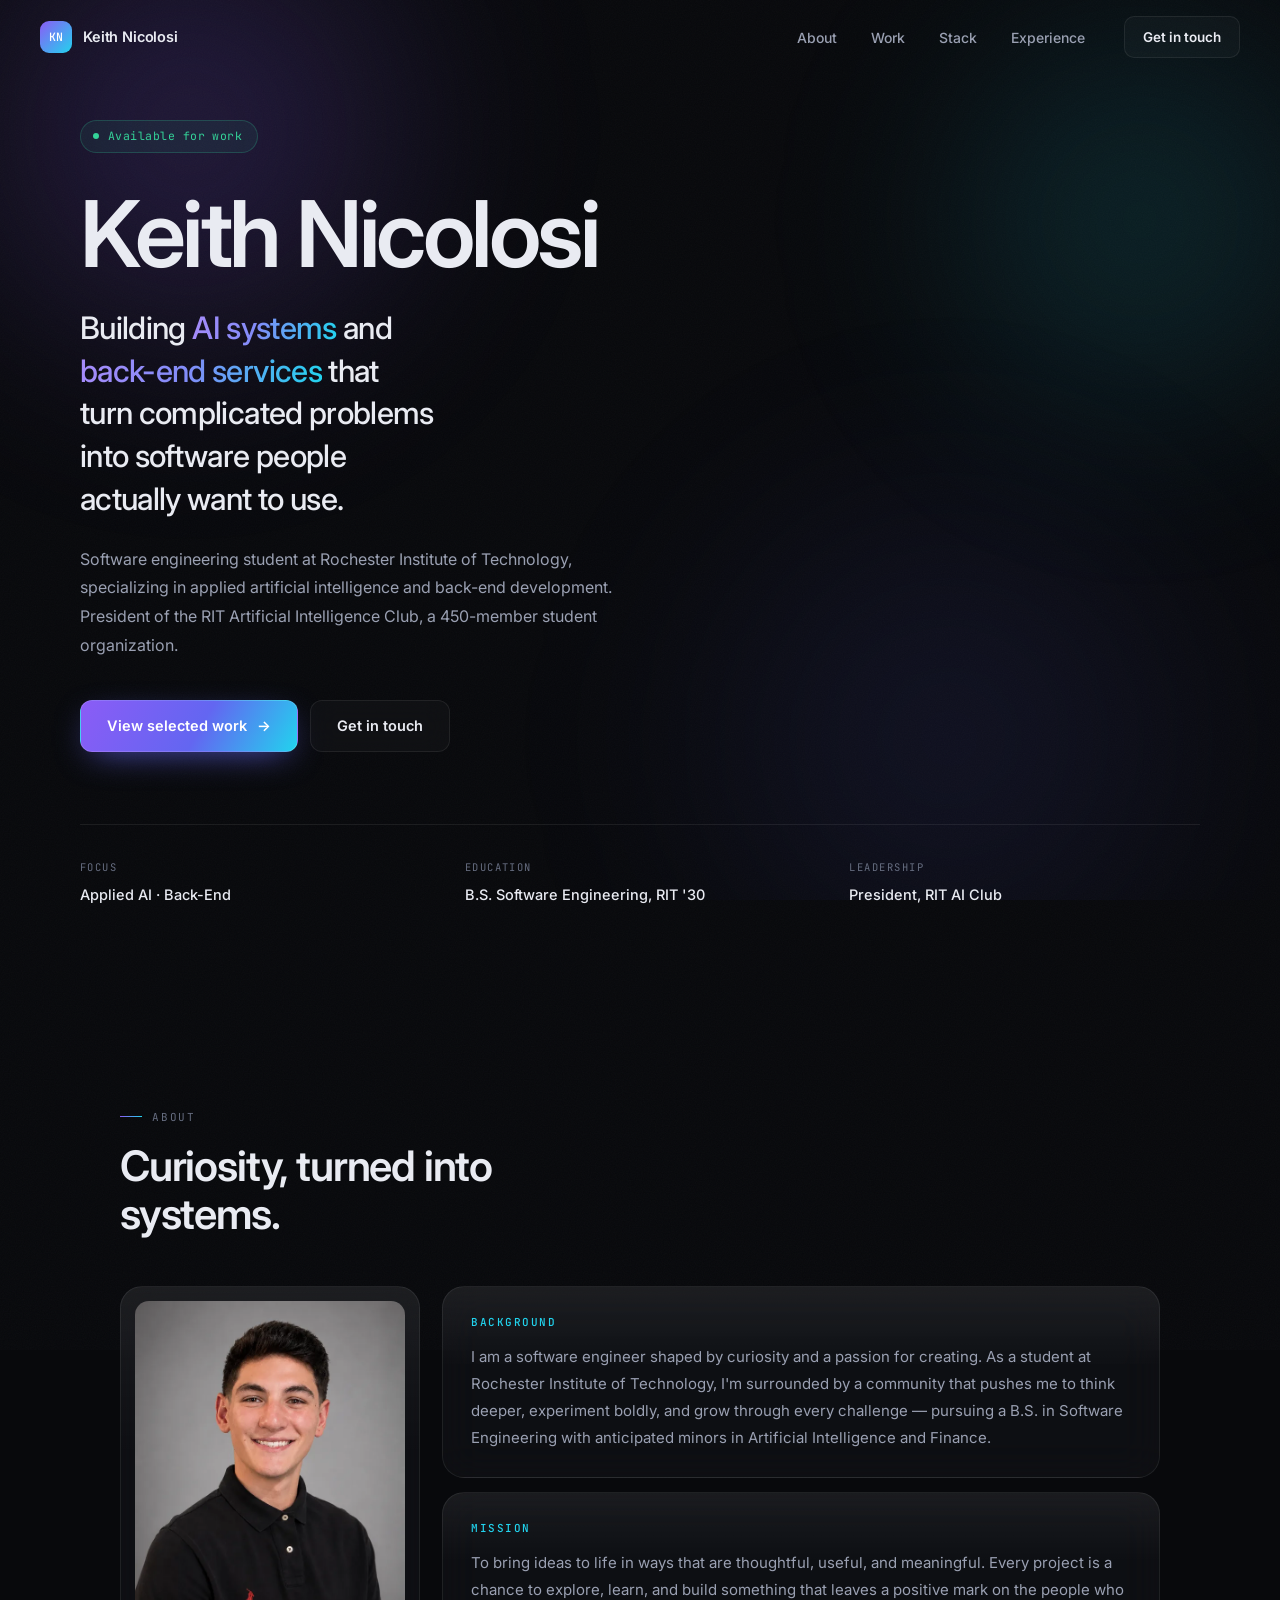
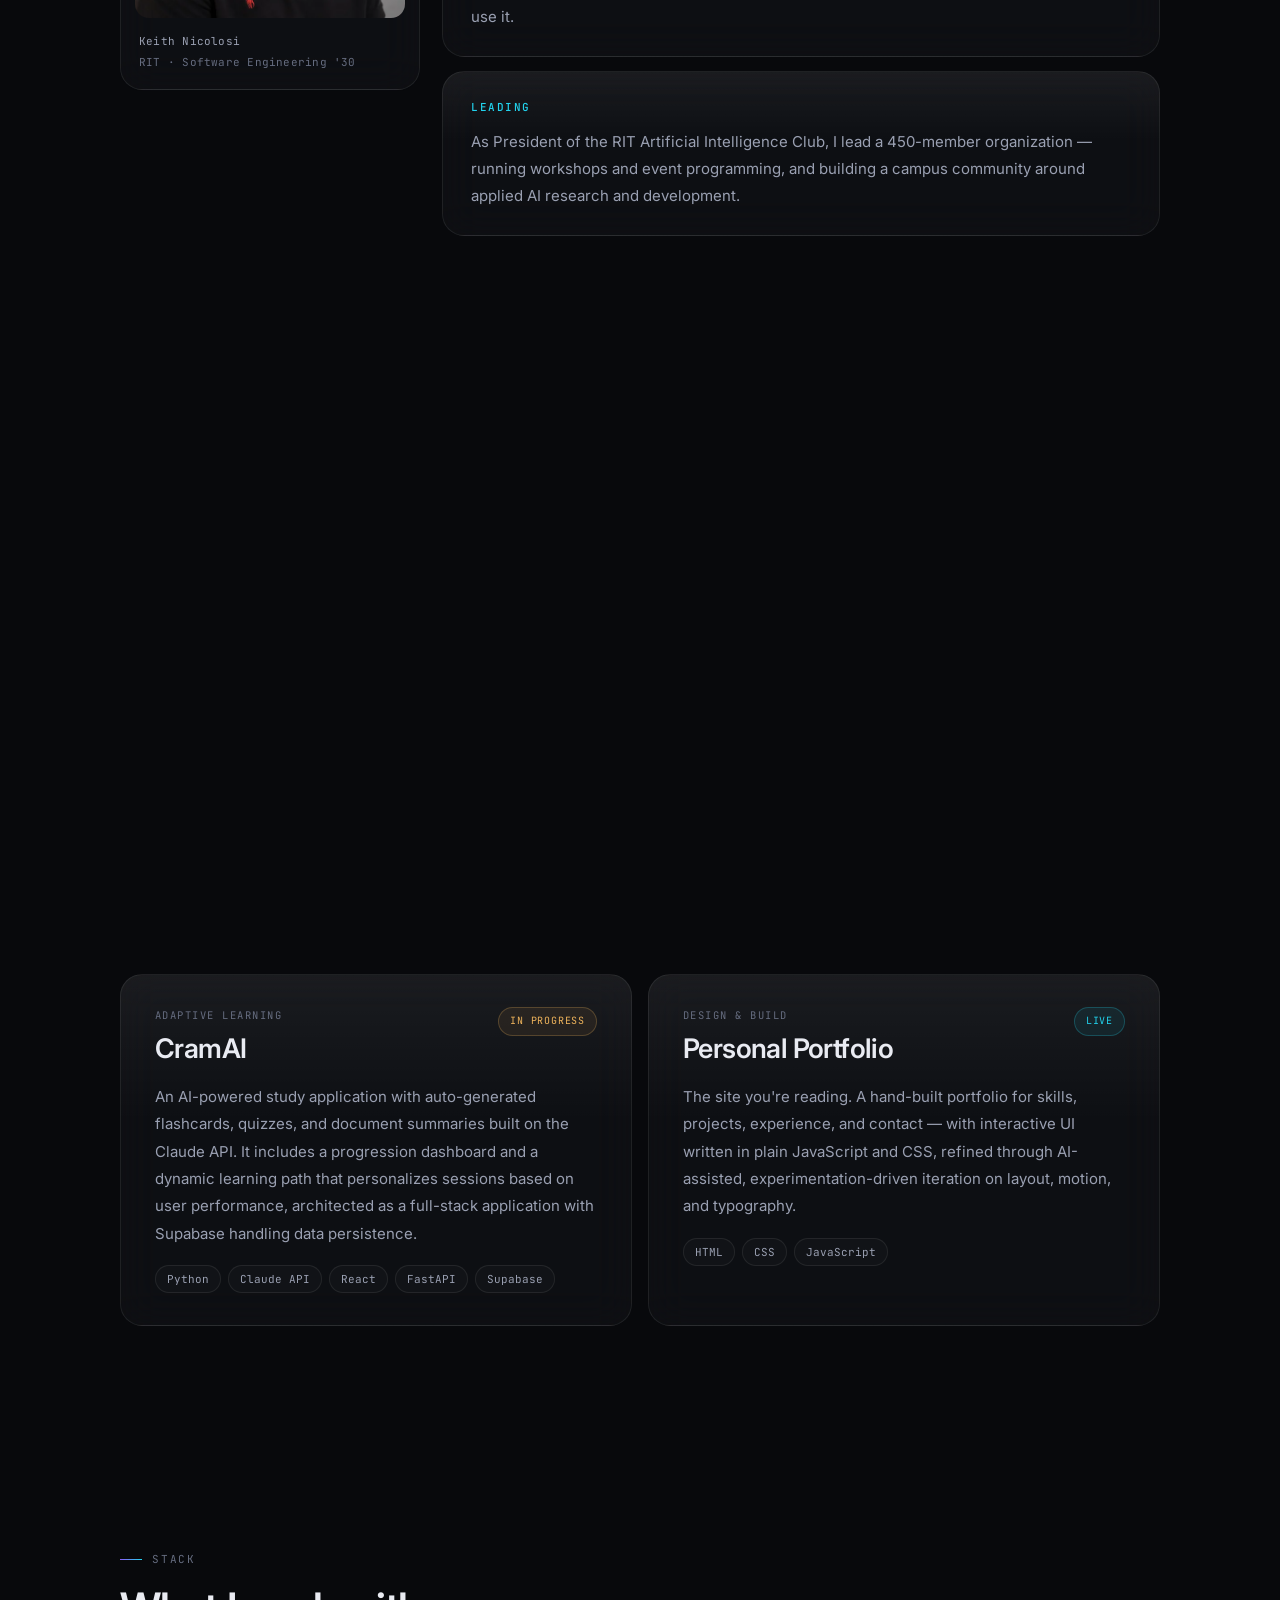
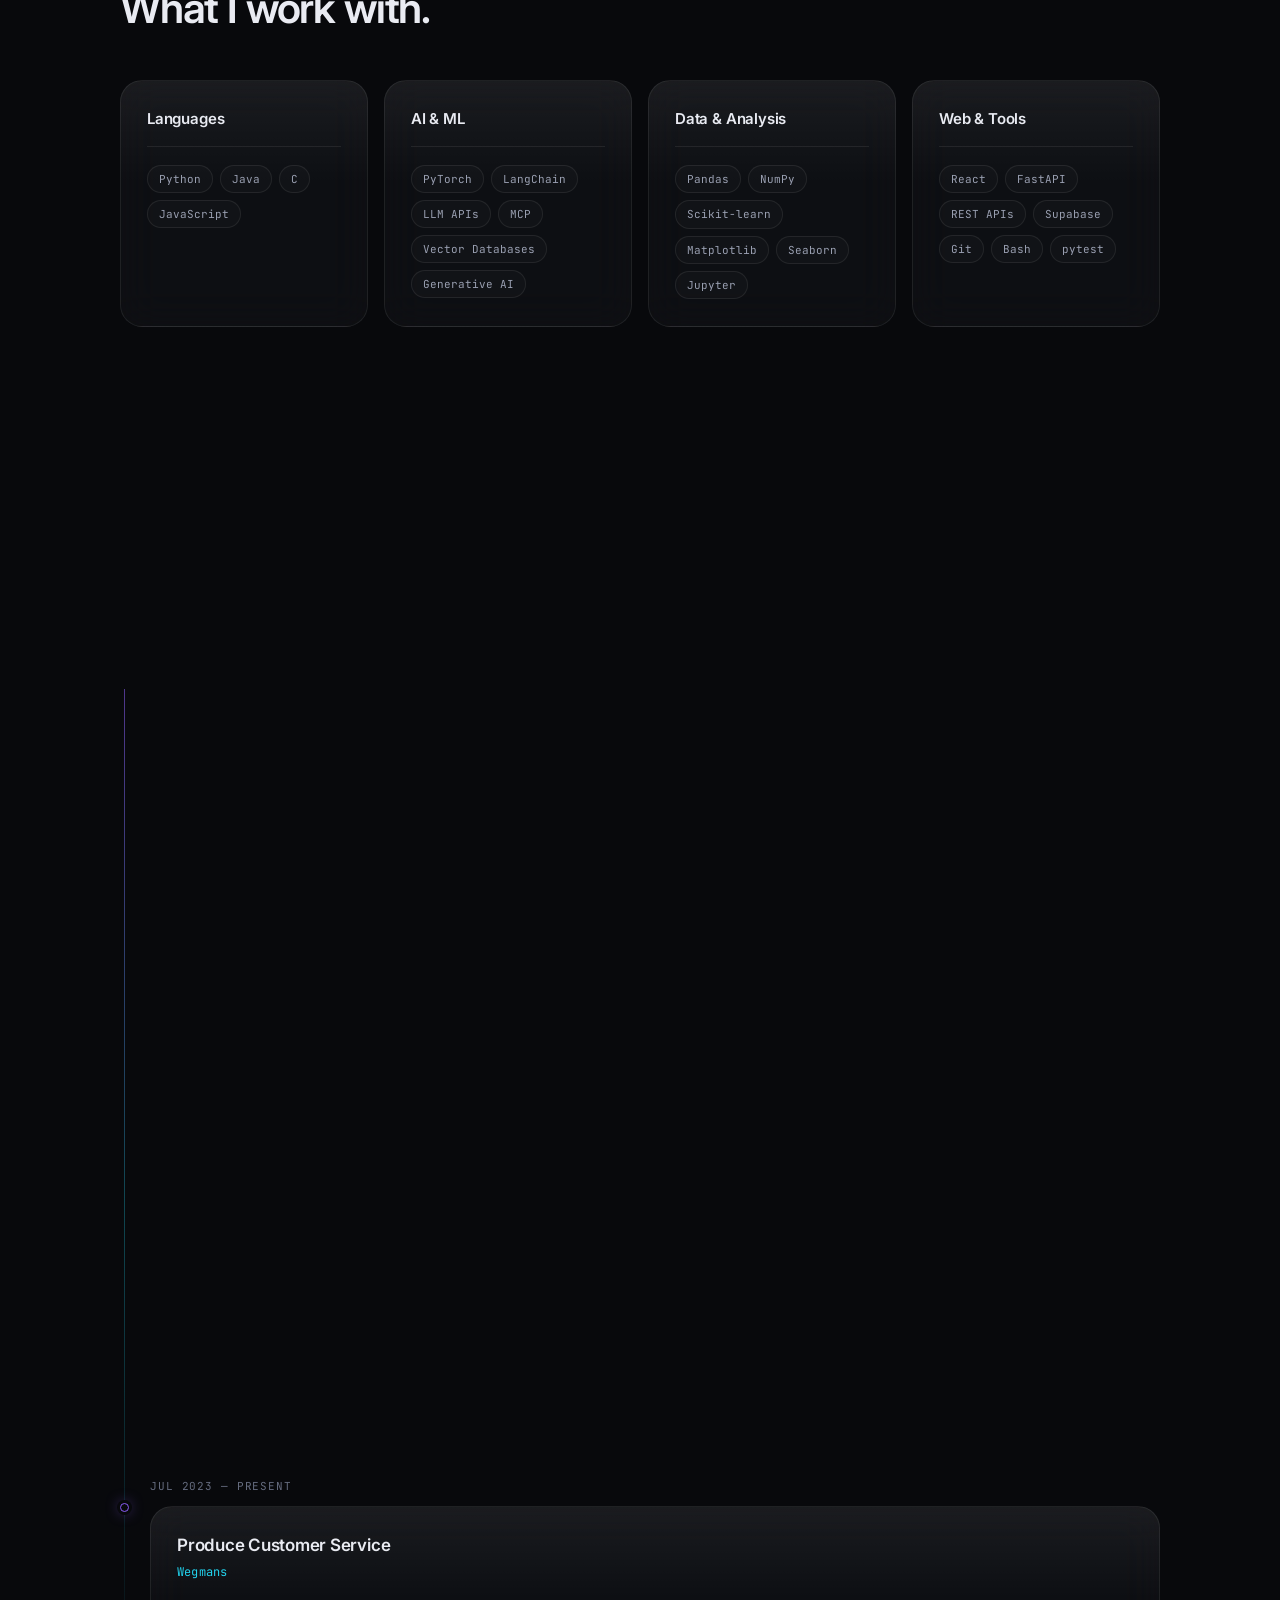
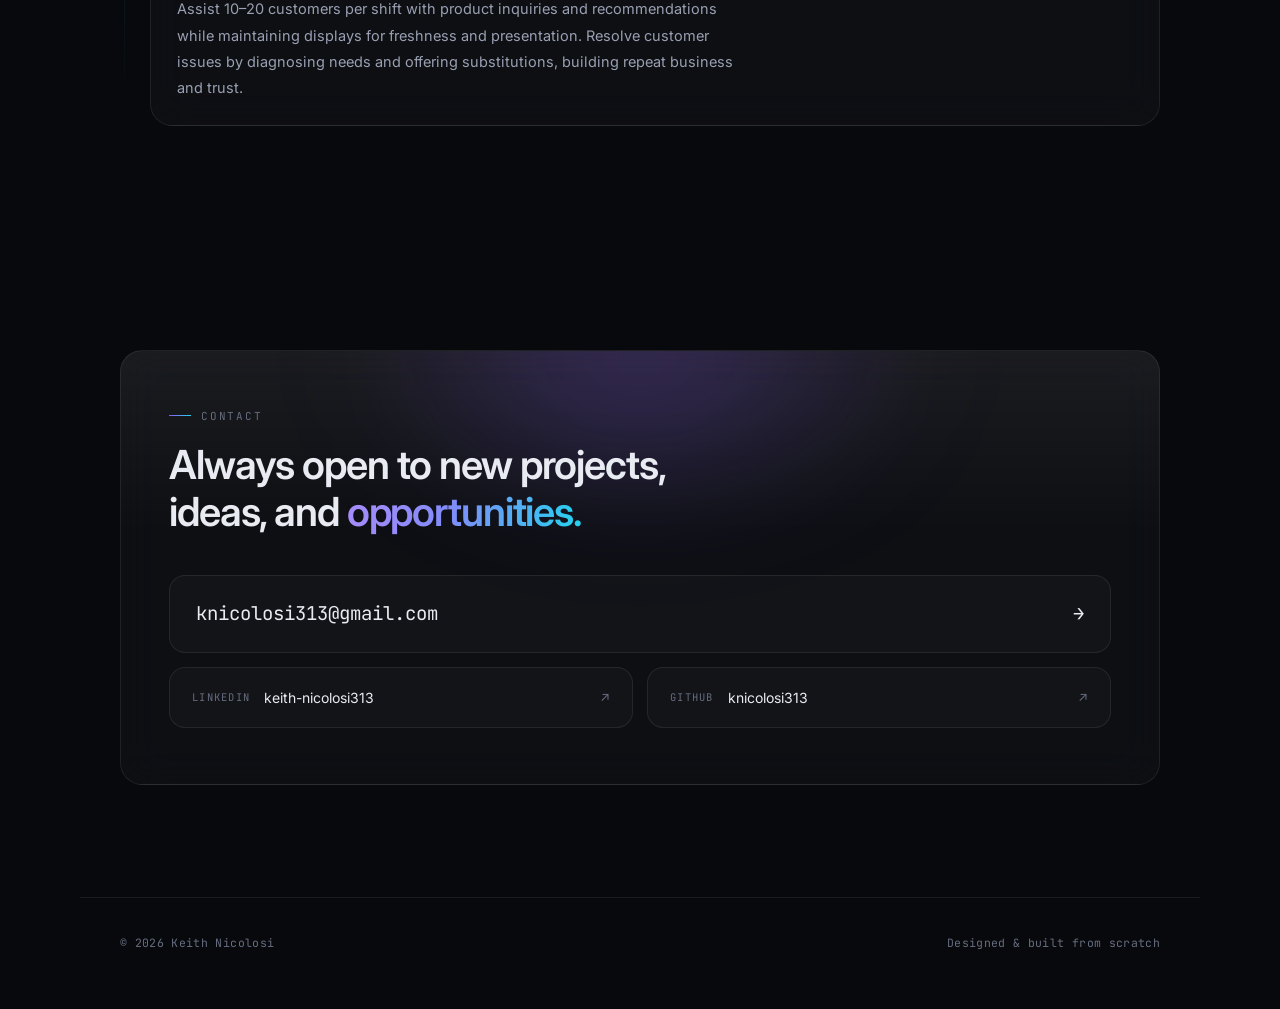
==== commit 3afc7ab4: "fixes" ====
--- a/index.html
+++ b/index.html
@@ -8,8 +8,8 @@
     <meta name="author" content="Keith Nicolosi">
     <meta name="theme-color" content="#08090C">
 
-    <!-- Update this to your final domain before going live; Open Graph requires absolute URLs. -->
-    <link rel="canonical" href="https://knicolosi313.github.io/">
+    <!-- Open Graph requires absolute URLs; keep these in sync with the live domain. -->
+    <link rel="canonical" href="https://keithnicolosi.com/">
 
     <!-- Icons -->
     <link rel="icon" href="images/favicon.ico" sizes="any">
@@ -21,15 +21,15 @@
     <meta property="og:site_name" content="Keith Nicolosi">
     <meta property="og:title" content="Keith Nicolosi — Software Engineer">
     <meta property="og:description" content="Software engineer working on back-end systems and applied AI. President of the 450-member RIT Artificial Intelligence Club.">
-    <meta property="og:url" content="https://knicolosi313.github.io/">
-    <meta property="og:image" content="https://knicolosi313.github.io/images/og-image.png">
+    <meta property="og:url" content="https://keithnicolosi.com/">
+    <meta property="og:image" content="https://keithnicolosi.com/images/og-image.png">
     <meta property="og:image:width" content="1200">
     <meta property="og:image:height" content="630">
     <meta property="og:image:alt" content="Keith Nicolosi — Software Engineer, Applied AI and Back-End">
     <meta name="twitter:card" content="summary_large_image">
     <meta name="twitter:title" content="Keith Nicolosi — Software Engineer">
     <meta name="twitter:description" content="Software engineer working on back-end systems and applied AI. President of the 450-member RIT Artificial Intelligence Club.">
-    <meta name="twitter:image" content="https://knicolosi313.github.io/images/og-image.png">
+    <meta name="twitter:image" content="https://keithnicolosi.com/images/og-image.png">
 
     <link rel="preconnect" href="https://fonts.googleapis.com">
     <link rel="preconnect" href="https://fonts.gstatic.com" crossorigin>
@@ -117,10 +117,6 @@
                         <dt>Leadership</dt>
                         <dd>President, RIT AI Club</dd>
                     </div>
-                    <div>
-                        <dt>Based in</dt>
-                        <dd>Churchville, NY</dd>
-                    </div>
                 </dl>
             </div>
         </section>
@@ -140,7 +136,7 @@
                              width="600" height="705" loading="lazy" decoding="async">
                     </picture>
                     <figcaption>
-                        <span class="mono">Churchville, NY</span>
+                        <span class="mono">Keith Nicolosi</span>
                         <span class="mono dim">RIT · Software Engineering '30</span>
                     </figcaption>
                 </figure>
@@ -315,7 +311,7 @@
                     <div class="glass tl-card">
                         <h3>President</h3>
                         <p class="tl-org">RIT Artificial Intelligence Club</p>
-                        <p class="tl-desc">Lead a 450-member student organization after a year as President-Elect, overseeing club operations, event programming, and workshops that build a campus community around applied AI research and development.</p>
+                        <p class="tl-desc">Lead a 450-member student organization overseeing club operations, event programming, and workshops that build a campus community around applied AI research and development.</p>
                         <ul class="tl-points">
                             <li>Established the club's first corporate sponsorship through direct outreach and pitching to technology companies, securing funding for operations and events.</li>
                             <li>Coordinating with the sponsor to host scheduled technical talks led by industry engineers, giving members direct exposure to applied AI work.</li>
@@ -348,7 +344,7 @@
                     <p class="tl-when mono">Jul 2023 — present</p>
                     <div class="glass tl-card">
                         <h3>Produce Customer Service</h3>
-                        <p class="tl-org">Wegmans · Chili, NY</p>
+                        <p class="tl-org">Wegmans</p>
                         <p class="tl-desc">Assist 10–20 customers per shift with product inquiries and recommendations while maintaining displays for freshness and presentation. Resolve customer issues by diagnosing needs and offering substitutions, building repeat business and trust.</p>
                     </div>
                 </li>
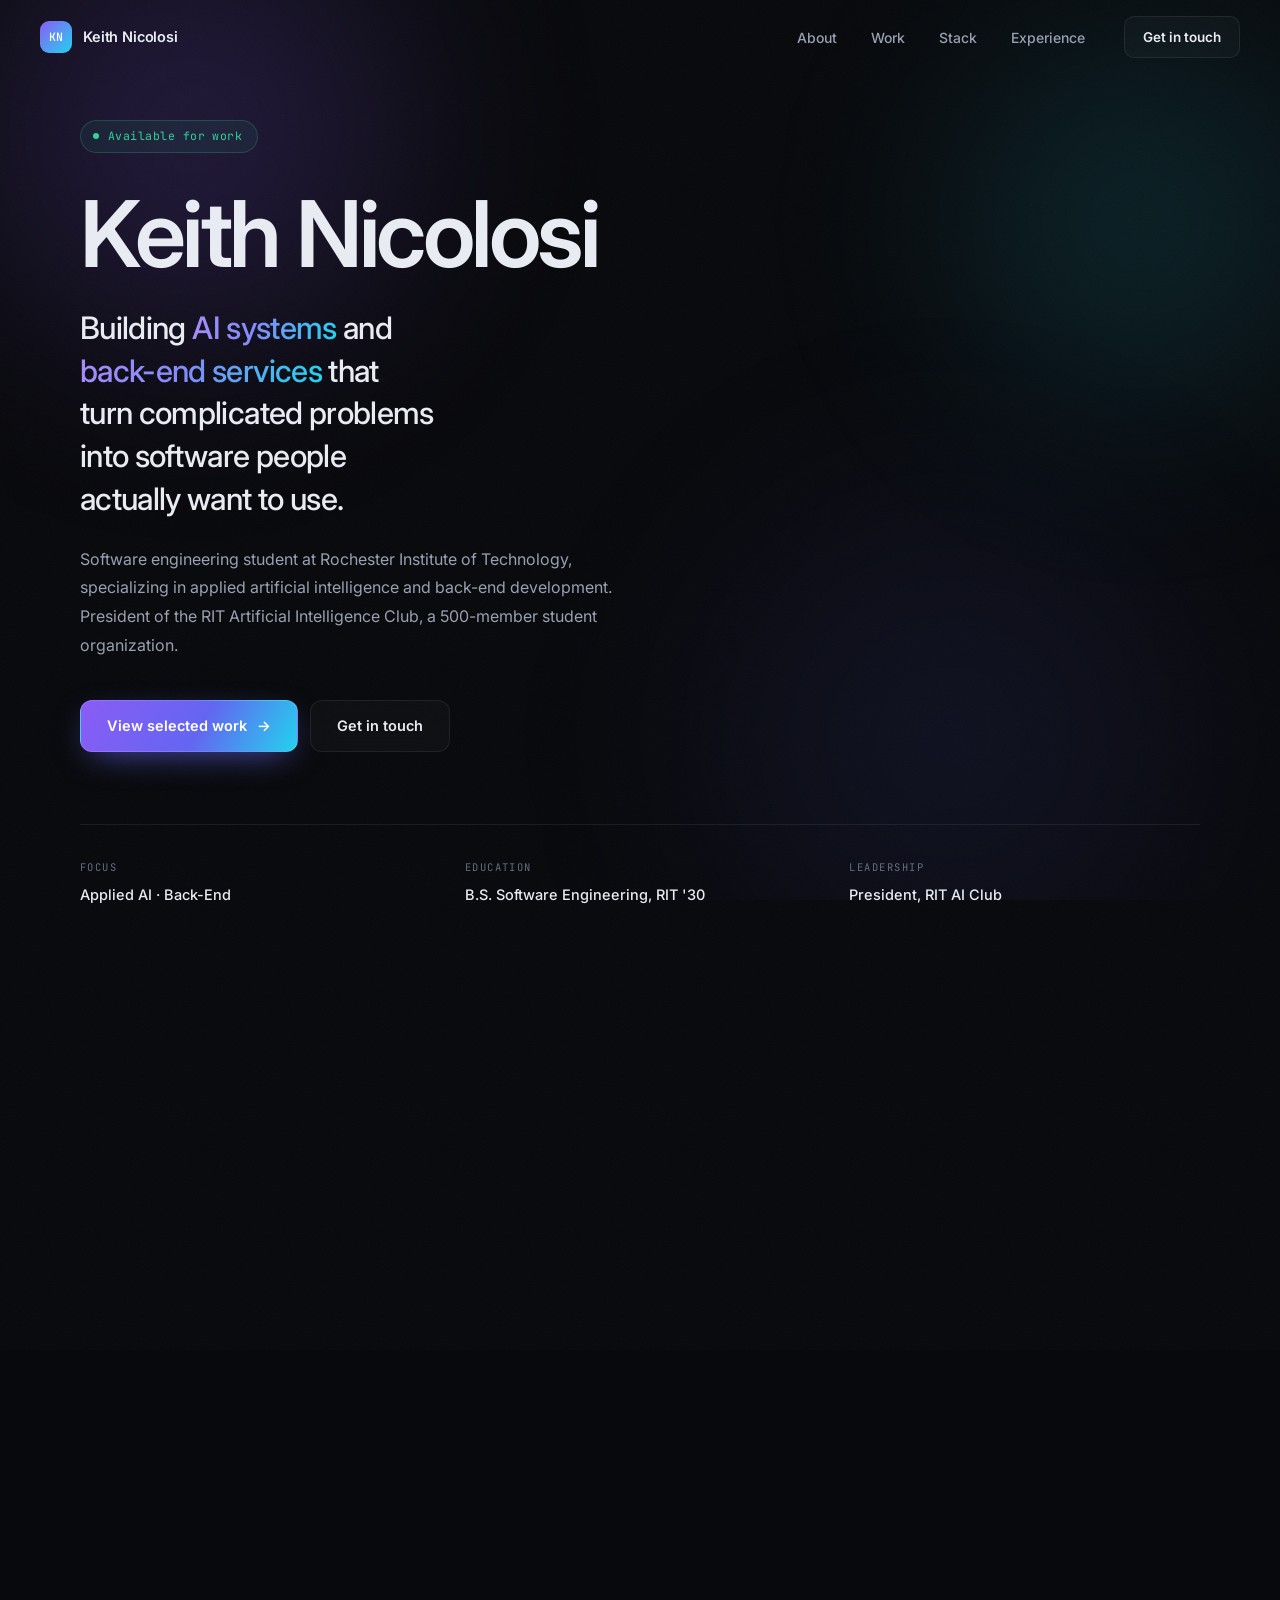
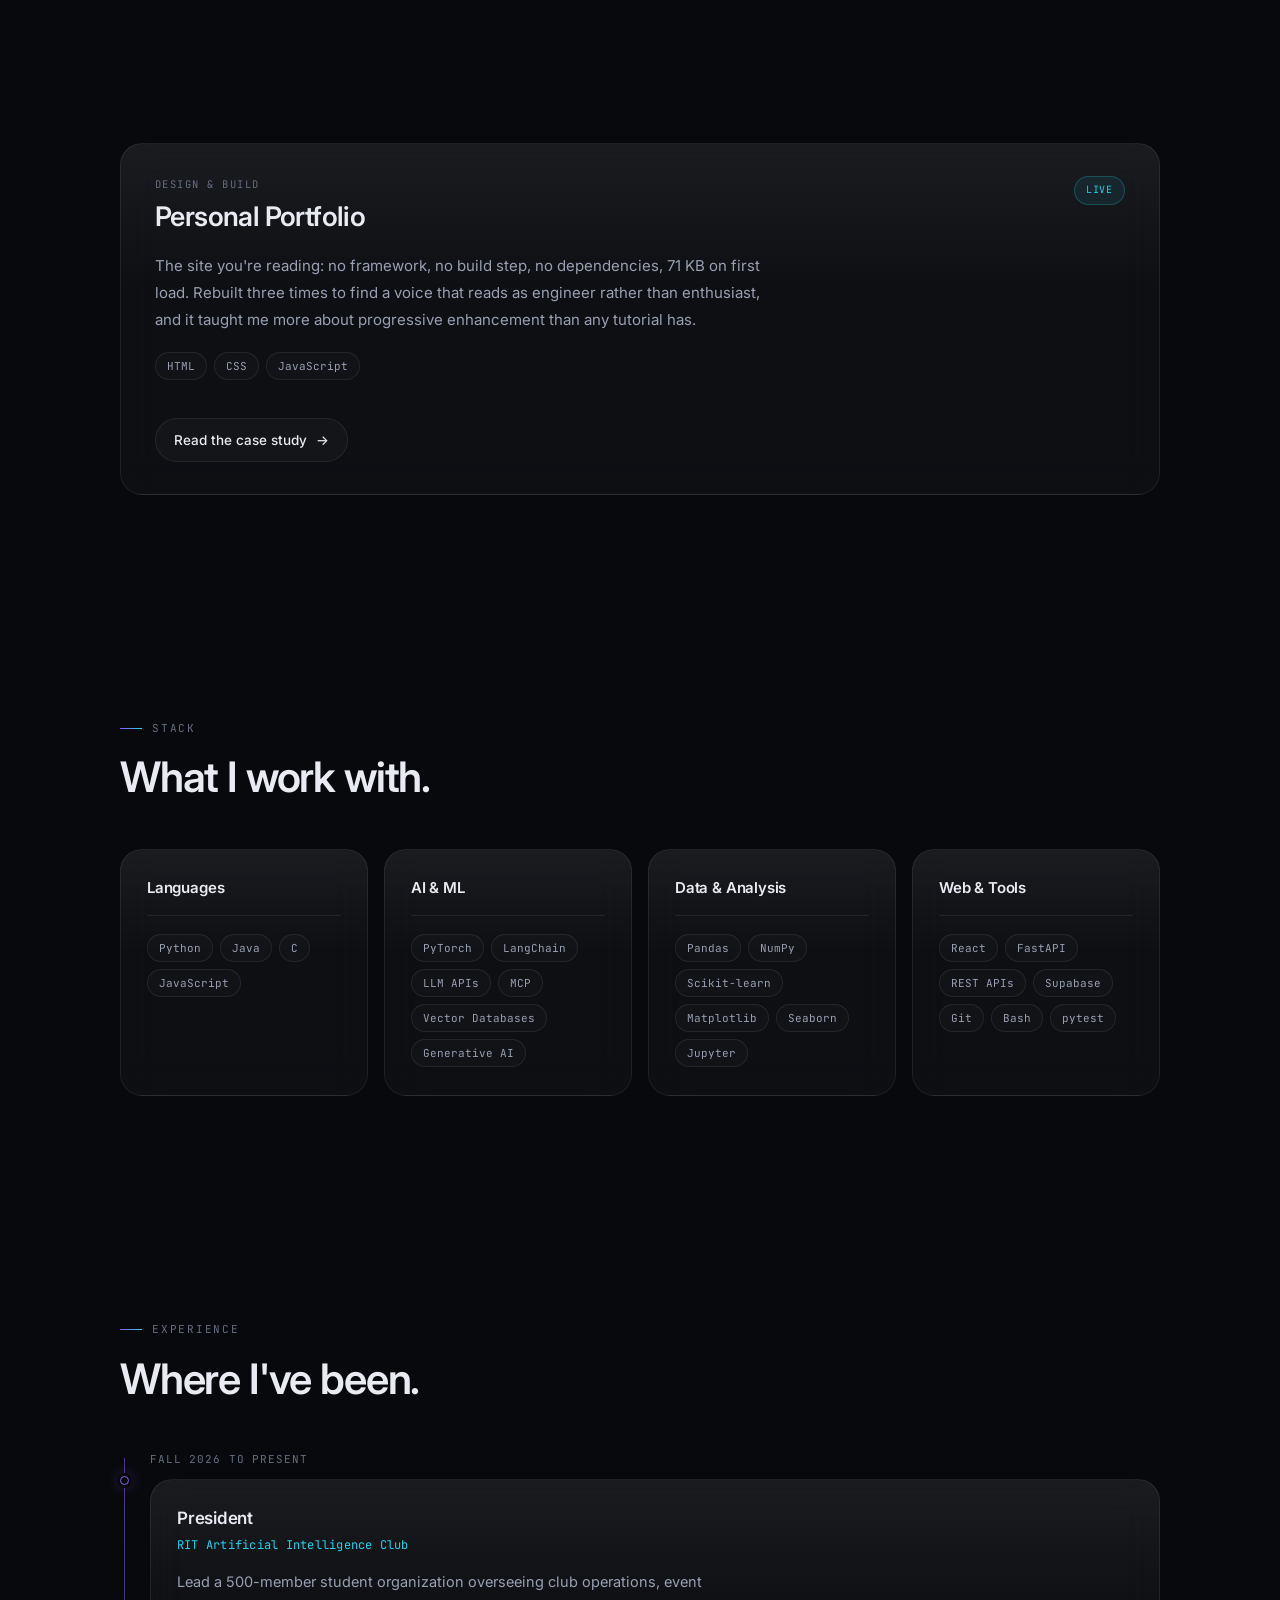
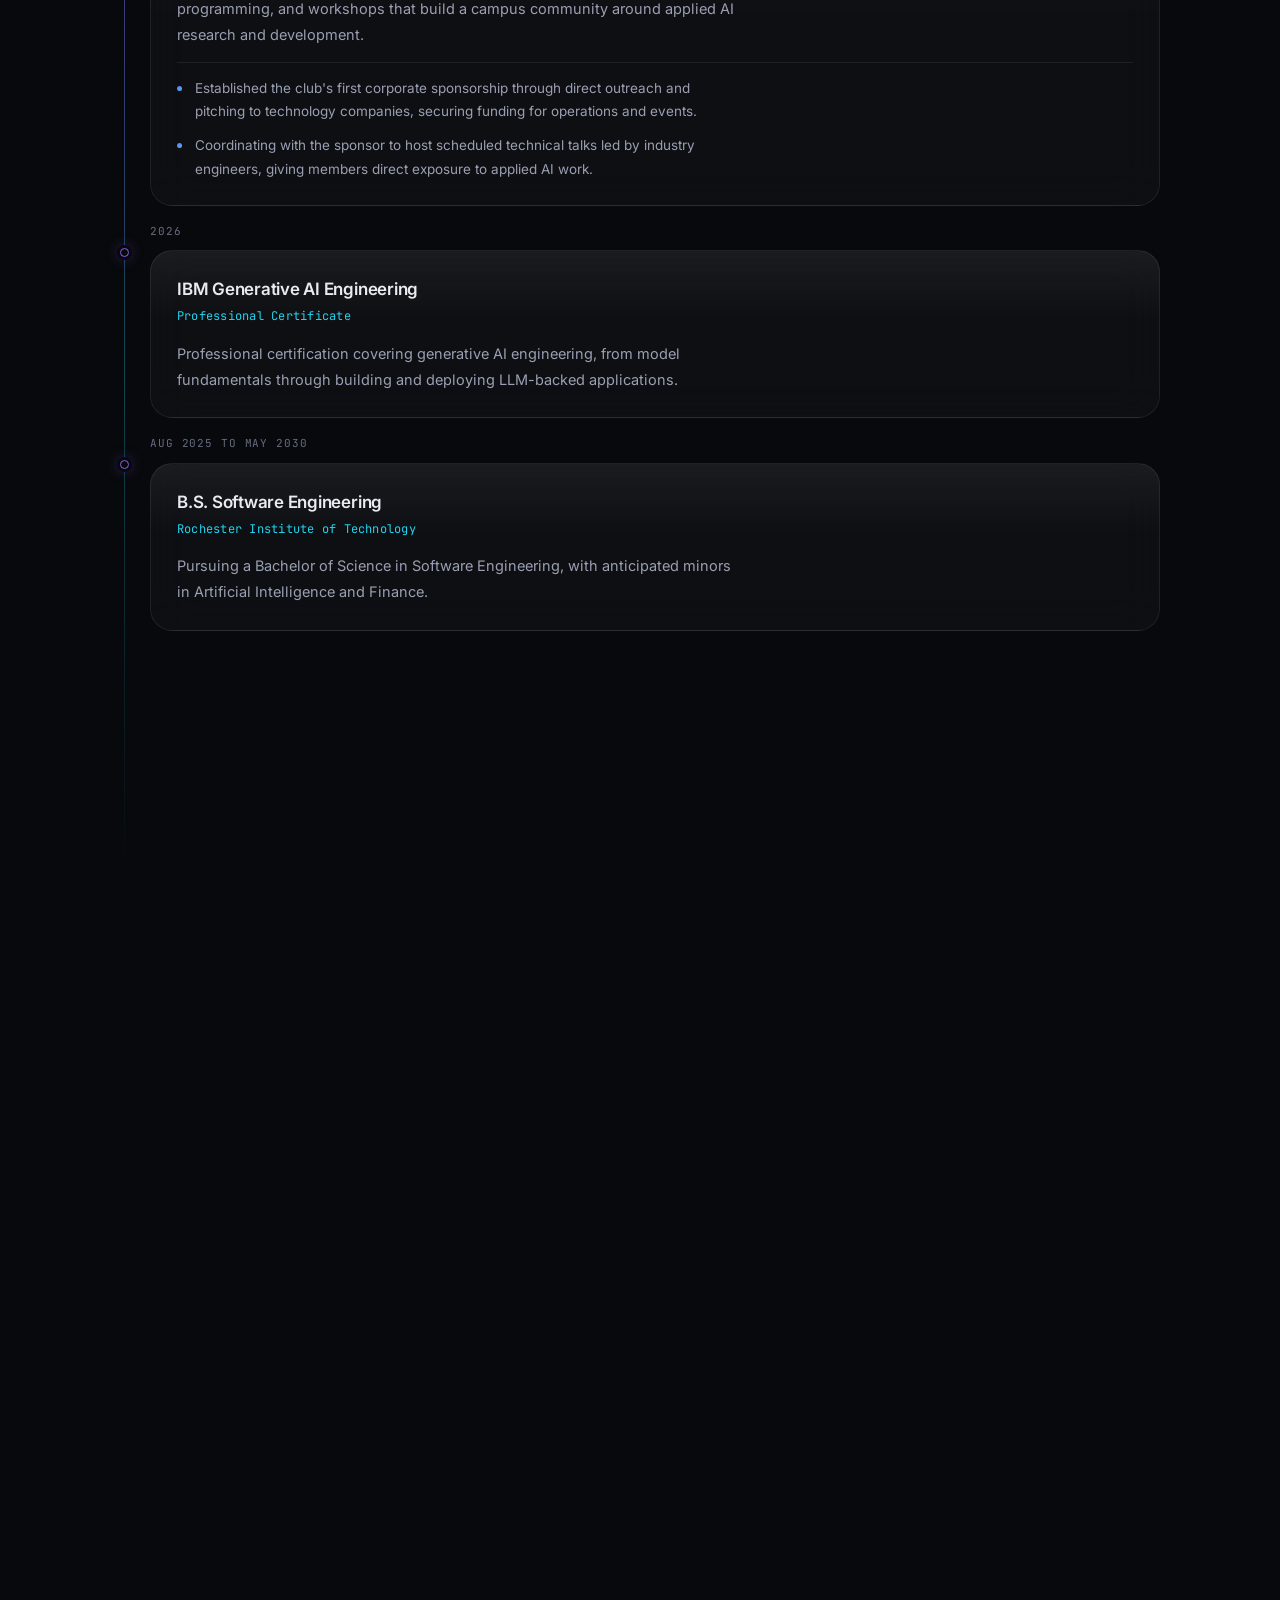
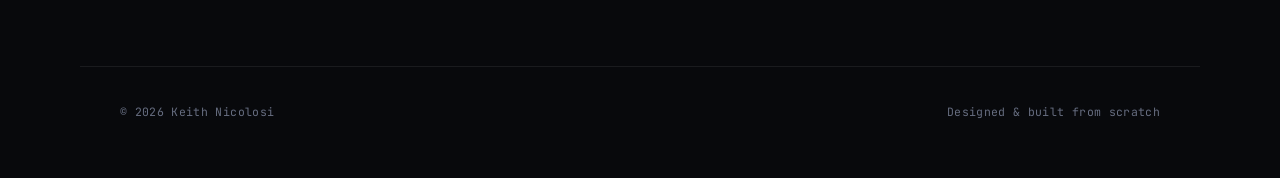
==== commit e5eafce3: "Rewrote parts of website, added new project, each project now has its own page" ====
--- a/index.html
+++ b/index.html
@@ -3,8 +3,8 @@
 <head>
     <meta charset="UTF-8">
     <meta name="viewport" content="width=device-width, initial-scale=1.0">
-    <title>Keith Nicolosi — Software Engineer</title>
-    <meta name="description" content="Keith Nicolosi — software engineer working on back-end systems and applied AI. President of the RIT Artificial Intelligence Club.">
+    <title>Keith Nicolosi | Software Engineer</title>
+    <meta name="description" content="Keith Nicolosi is a software engineer working on back-end systems and applied AI. President of the RIT Artificial Intelligence Club.">
     <meta name="author" content="Keith Nicolosi">
     <meta name="theme-color" content="#08090C">
 
@@ -19,16 +19,16 @@
     <!-- Social preview -->
     <meta property="og:type" content="website">
     <meta property="og:site_name" content="Keith Nicolosi">
-    <meta property="og:title" content="Keith Nicolosi — Software Engineer">
-    <meta property="og:description" content="Software engineer working on back-end systems and applied AI. President of the 450-member RIT Artificial Intelligence Club.">
+    <meta property="og:title" content="Keith Nicolosi | Software Engineer">
+    <meta property="og:description" content="Software engineer working on back-end systems and applied AI. President of the 500-member RIT Artificial Intelligence Club.">
     <meta property="og:url" content="https://keithnicolosi.com/">
     <meta property="og:image" content="https://keithnicolosi.com/images/og-image.png">
     <meta property="og:image:width" content="1200">
     <meta property="og:image:height" content="630">
-    <meta property="og:image:alt" content="Keith Nicolosi — Software Engineer, Applied AI and Back-End">
+    <meta property="og:image:alt" content="Keith Nicolosi, Software Engineer, Applied AI and Back-End">
     <meta name="twitter:card" content="summary_large_image">
-    <meta name="twitter:title" content="Keith Nicolosi — Software Engineer">
-    <meta name="twitter:description" content="Software engineer working on back-end systems and applied AI. President of the 450-member RIT Artificial Intelligence Club.">
+    <meta name="twitter:title" content="Keith Nicolosi | Software Engineer">
+    <meta name="twitter:description" content="Software engineer working on back-end systems and applied AI. President of the 500-member RIT Artificial Intelligence Club.">
     <meta name="twitter:image" content="https://keithnicolosi.com/images/og-image.png">
 
     <link rel="preconnect" href="https://fonts.googleapis.com">
@@ -93,7 +93,7 @@
                     Software engineering student at Rochester Institute of Technology,
                     specializing in applied artificial intelligence and back-end
                     development. President of the RIT Artificial Intelligence Club, a
-                    450-member student organization.
+                    500-member student organization.
                 </p>
 
                 <div class="cta-row reveal">
@@ -143,18 +143,18 @@
 
                 <div class="about-copy">
                     <article class="glass about-card reveal">
-                        <h3>Background</h3>
-                        <p>I am a software engineer shaped by curiosity and a passion for creating. As a student at Rochester Institute of Technology, I'm surrounded by a community that pushes me to think deeper, experiment boldly, and grow through every challenge — pursuing a B.S. in Software Engineering with anticipated minors in Artificial Intelligence and Finance.</p>
+                        <h3>Two minors, one question</h3>
+                        <p>I'm studying Software Engineering with minors in Artificial Intelligence <em>and</em> Finance. That looks like hedging until you notice what both fields are actually about: making decisions under uncertainty, at speed, from incomplete data. FinRobot came directly out of that overlap: an agent doing the research legwork that analysts do by hand. The pairing wasn't a backup plan; it was the whole idea.</p>
                     </article>
 
                     <article class="glass about-card reveal">
-                        <h3>Mission</h3>
-                        <p>To bring ideas to life in ways that are thoughtful, useful, and meaningful. Every project is a chance to explore, learn, and build something that leaves a positive mark on the people who use it.</p>
+                        <h3>I build the boring parts properly</h3>
+                        <p>Most of what I find interesting isn't the model call; it's everything around it. Market APIs disagree with each other. Language models are confidently wrong. Study material arrives as a messy PDF. The demo is easy; making it hold up on the second run is the actual work, and it's where I spend most of my time.</p>
                     </article>
 
                     <article class="glass about-card reveal">
-                        <h3>Leading</h3>
-                        <p>As President of the RIT Artificial Intelligence Club, I lead a 450-member organization — running workshops and event programming, and building a campus community around applied AI research and development.</p>
+                        <h3>Leading 500 people</h3>
+                        <p>As President of the RIT Artificial Intelligence Club, I run a 500-member organization, and the part I didn't expect to be doing is sales. I cold-pitched technology companies until one said yes, landing the club's first corporate sponsorship, and now coordinate with them to bring in engineers to give technical talks. Turns out explaining why your work matters is a separate skill from doing it.</p>
                     </article>
                 </div>
             </div>
@@ -170,63 +170,106 @@
             <article class="glass project featured reveal">
                 <div class="project-head">
                     <div>
-                        <p class="project-kicker mono">Financial stock reporting agent · Jan 2026 — present</p>
-                        <h3 class="project-title">FinRobot</h3>
-                    </div>
-                    <span class="pill pill-amber">In development</span>
+                        <p class="project-kicker mono">Adaptive learning · In active development</p>
+                        <h3 class="project-title">CramAI</h3>
+                    </div>
+                    <span class="pill pill-amber">In progress</span>
                 </div>
 
                 <p class="project-body">
-                    A real-time stock analysis agent built with Python, LLM APIs, and the
-                    Model Context Protocol to automate market data retrieval and report
-                    generation. I designed custom MCP tools and server-side logic to improve
-                    data reliability and support dynamic reports, then built a React front
-                    end backed by a FastAPI service layer.
+                    NotebookLM could answer questions about my notes but had no memory of
+                    me, and no sense of whether I was improving. CramAI generates study
+                    material from your own documents and schedules it with FSRS-4.5, so
+                    reviews land as recall decays rather than on a fixed loop. Finding a
+                    prompt-cache ordering bug that was silently costing 10× on input cut
+                    up to 70% off a round.
                 </p>
 
                 <div class="project-foot">
                     <ul class="chips">
                         <li>Python</li>
-                        <li>LLM APIs</li>
-                        <li>MCP</li>
+                        <li>OpenAI API</li>
+                        <li>FSRS-4.5</li>
                         <li>React</li>
                         <li>FastAPI</li>
+                        <li>Supabase</li>
                     </ul>
-                    <a class="project-link" href="https://github.com/RIT-AI-Club/FinRLExtention" target="_blank" rel="noopener">
-                        Repository <span aria-hidden="true">↗</span>
-                    </a>
                 </div>
 
-                <p class="project-note mono">Presented to 200–300 attendees at ImagineRIT 2026</p>
+                <p class="project-note mono">Built for Discrete Mathematics for Computing, in use this semester</p>
+
+                <a class="case-cta" href="projects/cramai.html">
+                    Read the case study <span aria-hidden="true">→</span>
+                </a>
             </article>
 
             <div class="project-grid">
                 <article class="glass project reveal">
                     <div class="project-head">
                         <div>
-                            <p class="project-kicker mono">Adaptive learning</p>
-                            <h3 class="project-title">CramAI</h3>
+                            <p class="project-kicker mono">Multi-agent pipeline</p>
+                            <h3 class="project-title">FinRobot</h3>
                         </div>
-                        <span class="pill pill-amber">In progress</span>
+                        <span class="pill pill-amber">In development</span>
                     </div>
 
                     <p class="project-body">
-                        An AI-powered study application with auto-generated flashcards,
-                        quizzes, and document summaries built on the Claude API. It includes
-                        a progression dashboard and a dynamic learning path that personalizes
-                        sessions based on user performance, architected as a full-stack
-                        application with Supabase handling data persistence.
+                        Type a stock ticker, get a formatted research report. Three MCP
+                        servers running three different model providers: Perplexity for
+                        retrieval, Claude for formatting, Matplotlib for charts because
+                        charts shouldn't be a model's job, all coordinated by a Gemini
+                        orchestrator. Built with the RIT AI Club.
                     </p>
 
                     <div class="project-foot">
                         <ul class="chips">
                             <li>Python</li>
-                            <li>Claude API</li>
+                            <li>MCP</li>
+                            <li>LLM APIs</li>
                             <li>React</li>
                             <li>FastAPI</li>
-                            <li>Supabase</li>
                         </ul>
-                    </div>
+                        <a class="project-link" href="https://github.com/RIT-AI-Club/FinRLExtention" target="_blank" rel="noopener">
+                            Repository <span aria-hidden="true">↗</span>
+                        </a>
+                    </div>
+
+                    <p class="project-note mono">Presented to 200–300 attendees at ImagineRIT 2026</p>
+
+                    <a class="case-cta" href="projects/finrobot.html">
+                        Read the case study <span aria-hidden="true">→</span>
+                    </a>
+                </article>
+
+                <article class="glass project reveal">
+                    <div class="project-head">
+                        <div>
+                            <p class="project-kicker mono">Self-directed ML curriculum</p>
+                            <h3 class="project-title">CineML</h3>
+                        </div>
+                        <span class="pill pill-amber">In progress</span>
+                    </div>
+
+                    <p class="project-body">
+                        A machine learning curriculum I set for myself, running every stage
+                        on the same 5,000 movies instead of a new toy dataset per topic.
+                        Data wrangling through neural networks, including the stage where
+                        I rebuilt a working classifier as a neural network and it came out
+                        worse.
+                    </p>
+
+                    <div class="project-foot">
+                        <ul class="chips">
+                            <li>Python</li>
+                            <li>scikit-learn</li>
+                            <li>PyTorch</li>
+                            <li>pandas</li>
+                        </ul>
+                    </div>
+
+                    <a class="case-cta" href="projects/cineml.html">
+                        Read the case study <span aria-hidden="true">→</span>
+                    </a>
                 </article>
 
                 <article class="glass project reveal">
@@ -239,10 +282,10 @@
                     </div>
 
                     <p class="project-body">
-                        The site you're reading. A hand-built portfolio for skills, projects,
-                        experience, and contact — with interactive UI written in plain
-                        JavaScript and CSS, refined through AI-assisted,
-                        experimentation-driven iteration on layout, motion, and typography.
+                        The site you're reading: no framework, no build step, no
+                        dependencies, 71 KB on first load. Rebuilt three times to find a
+                        voice that reads as engineer rather than enthusiast, and it taught me
+                        more about progressive enhancement than any tutorial has.
                     </p>
 
                     <div class="project-foot">
@@ -252,6 +295,10 @@
                             <li>JavaScript</li>
                         </ul>
                     </div>
+
+                    <a class="case-cta" href="projects/portfolio.html">
+                        Read the case study <span aria-hidden="true">→</span>
+                    </a>
                 </article>
             </div>
         </section>
@@ -307,11 +354,11 @@
             <ol class="timeline">
                 <li class="tl-item reveal">
                     <span class="tl-node" aria-hidden="true"></span>
-                    <p class="tl-when mono">Fall 2026 — present</p>
+                    <p class="tl-when mono">Fall 2026 to present</p>
                     <div class="glass tl-card">
                         <h3>President</h3>
                         <p class="tl-org">RIT Artificial Intelligence Club</p>
-                        <p class="tl-desc">Lead a 450-member student organization overseeing club operations, event programming, and workshops that build a campus community around applied AI research and development.</p>
+                        <p class="tl-desc">Lead a 500-member student organization overseeing club operations, event programming, and workshops that build a campus community around applied AI research and development.</p>
                         <ul class="tl-points">
                             <li>Established the club's first corporate sponsorship through direct outreach and pitching to technology companies, securing funding for operations and events.</li>
                             <li>Coordinating with the sponsor to host scheduled technical talks led by industry engineers, giving members direct exposure to applied AI work.</li>
@@ -331,7 +378,7 @@
 
                 <li class="tl-item reveal">
                     <span class="tl-node" aria-hidden="true"></span>
-                    <p class="tl-when mono">Aug 2025 — May 2030</p>
+                    <p class="tl-when mono">Aug 2025 to May 2030</p>
                     <div class="glass tl-card">
                         <h3>B.S. Software Engineering</h3>
                         <p class="tl-org">Rochester Institute of Technology</p>
@@ -341,7 +388,7 @@
 
                 <li class="tl-item reveal">
                     <span class="tl-node" aria-hidden="true"></span>
-                    <p class="tl-when mono">Jul 2023 — present</p>
+                    <p class="tl-when mono">Jul 2023 to present</p>
                     <div class="glass tl-card">
                         <h3>Produce Customer Service</h3>
                         <p class="tl-org">Wegmans</p>
--- a/styles/styles.css
+++ b/styles/styles.css
@@ -1,6 +1,6 @@
 /* ═══════════════════════════════════════════════════════════
-   Keith Nicolosi — portfolio
-   "AI Lab" — void base, aurora field, frosted glass
+   Keith Nicolosi portfolio
+   "AI Lab": void base, aurora field, frosted glass
    ═══════════════════════════════════════════════════════════ */
 
 :root {
@@ -138,7 +138,7 @@
     to   { transform: translate3d(-42%, -58%, 0) scale(1.15); }
 }
 
-/* Cursor-tracked glow — positioned by script.js */
+/* Cursor-tracked glow, positioned by script.js */
 .pointer-glow {
     position: absolute;
     width: 520px; height: 520px;
@@ -640,6 +640,40 @@
     border-top: 1px solid var(--edge);
     margin-top: 2px;
     padding-top: 16px;
+}
+
+/* Case-study link on each project card */
+.case-cta {
+    display: inline-flex;
+    align-items: center;
+    gap: 9px;
+    align-self: flex-start;
+    margin-top: 20px;
+    padding: 10px 18px;
+    border: 1px solid var(--edge);
+    border-radius: 999px;
+    background: var(--glass);
+    font-size: 13.5px;
+    font-weight: 500;
+    color: var(--text);
+    text-decoration: none;
+    transition: border-color 0.3s var(--ease), background 0.3s var(--ease),
+                gap 0.3s var(--ease);
+}
+
+.case-cta:hover {
+    border-color: var(--edge-hi);
+    background: var(--glass-hi);
+    gap: 14px;
+}
+
+.case-cta span { transition: transform 0.3s var(--ease); }
+.case-cta:hover span { transform: translateX(3px); }
+
+/* An odd number of grid cards would leave the last one stranded at half
+   width, so let it span the full row instead. */
+.project-grid > .project:last-child:nth-child(odd) {
+    grid-column: 1 / -1;
 }
 
 .project-grid {
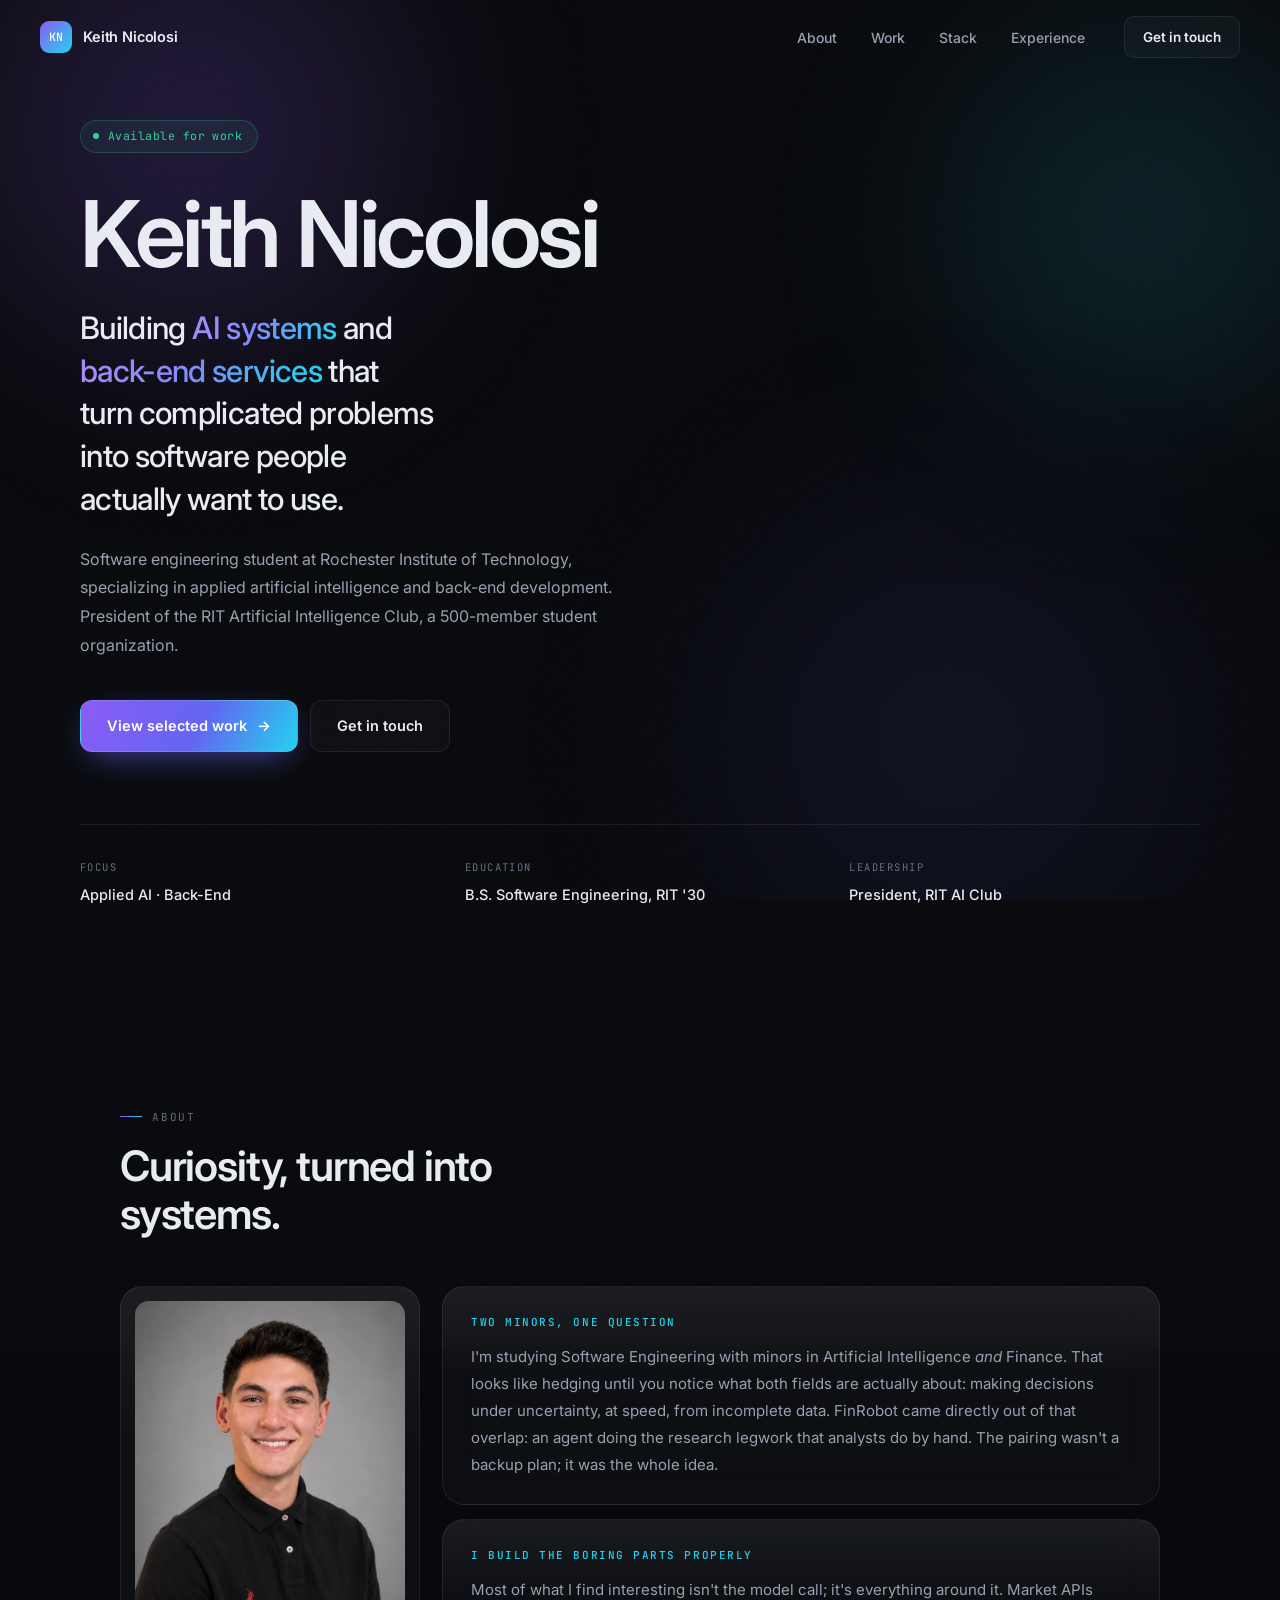
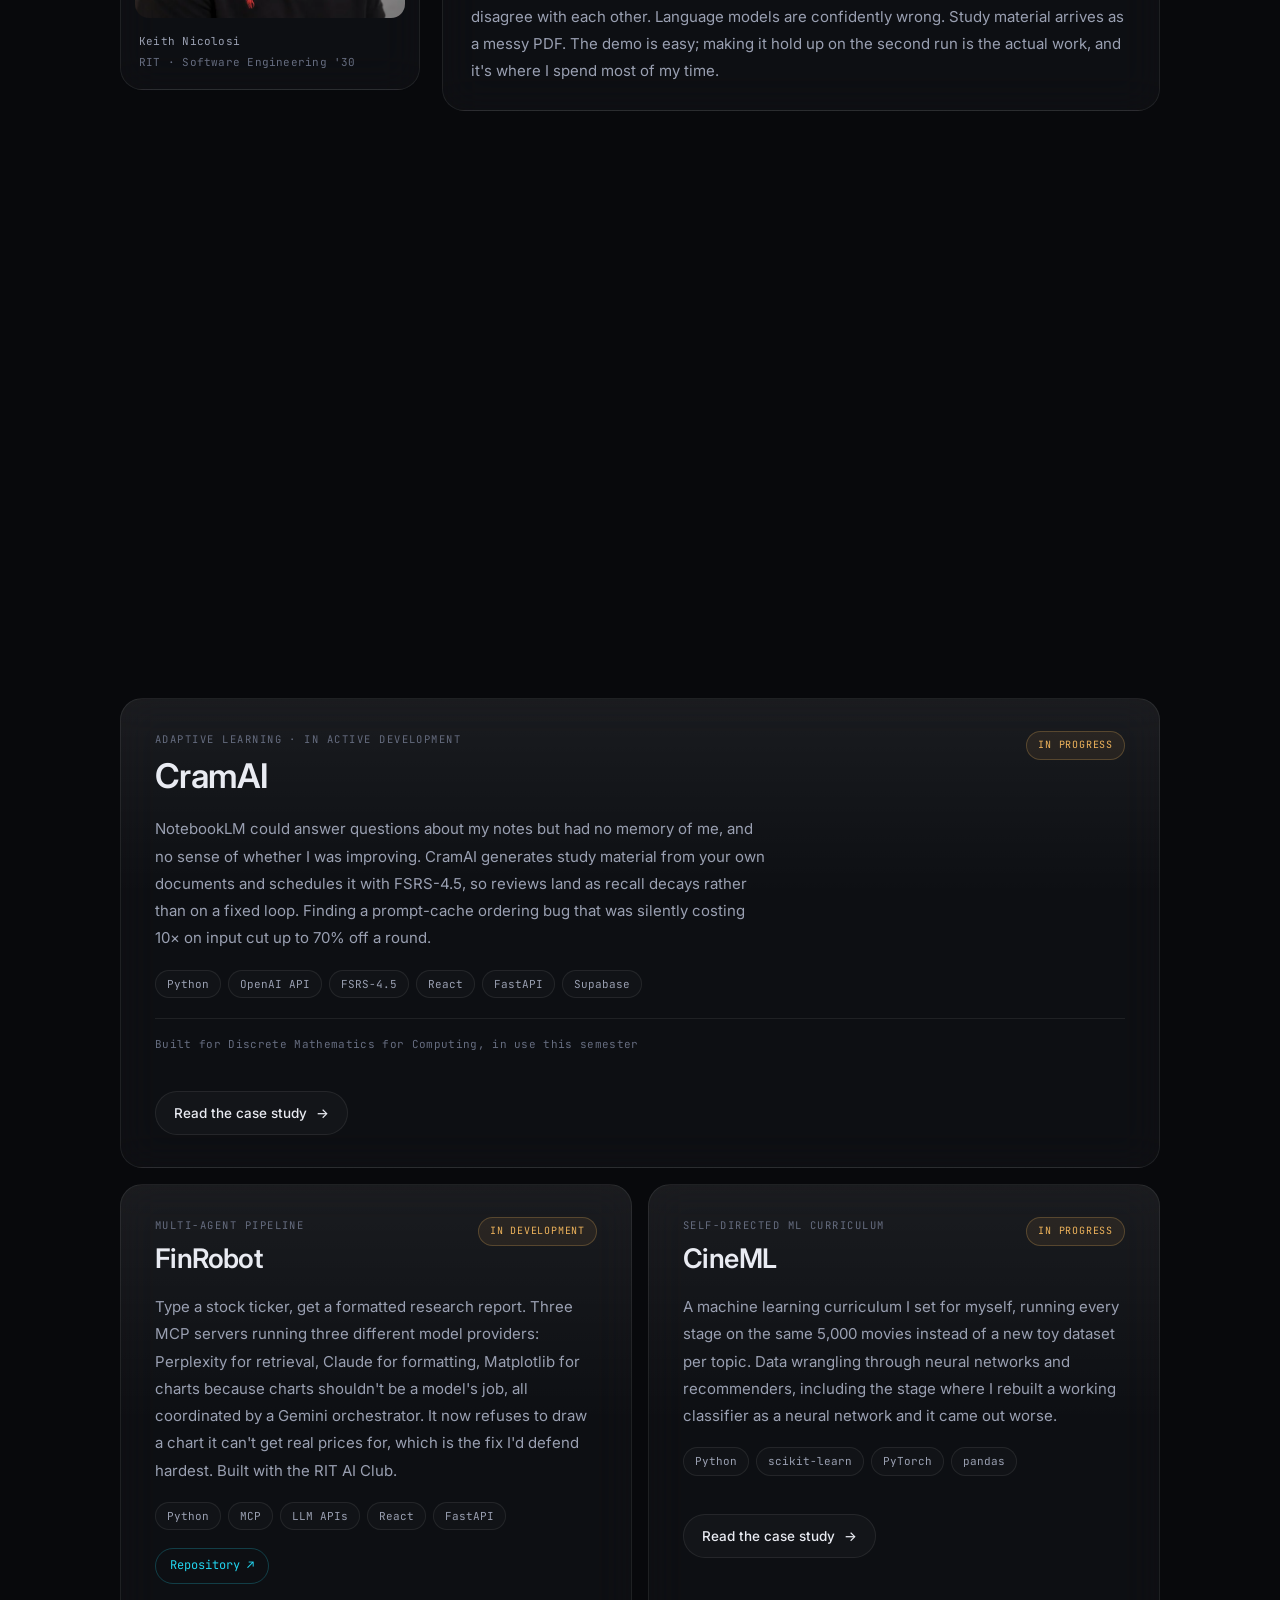
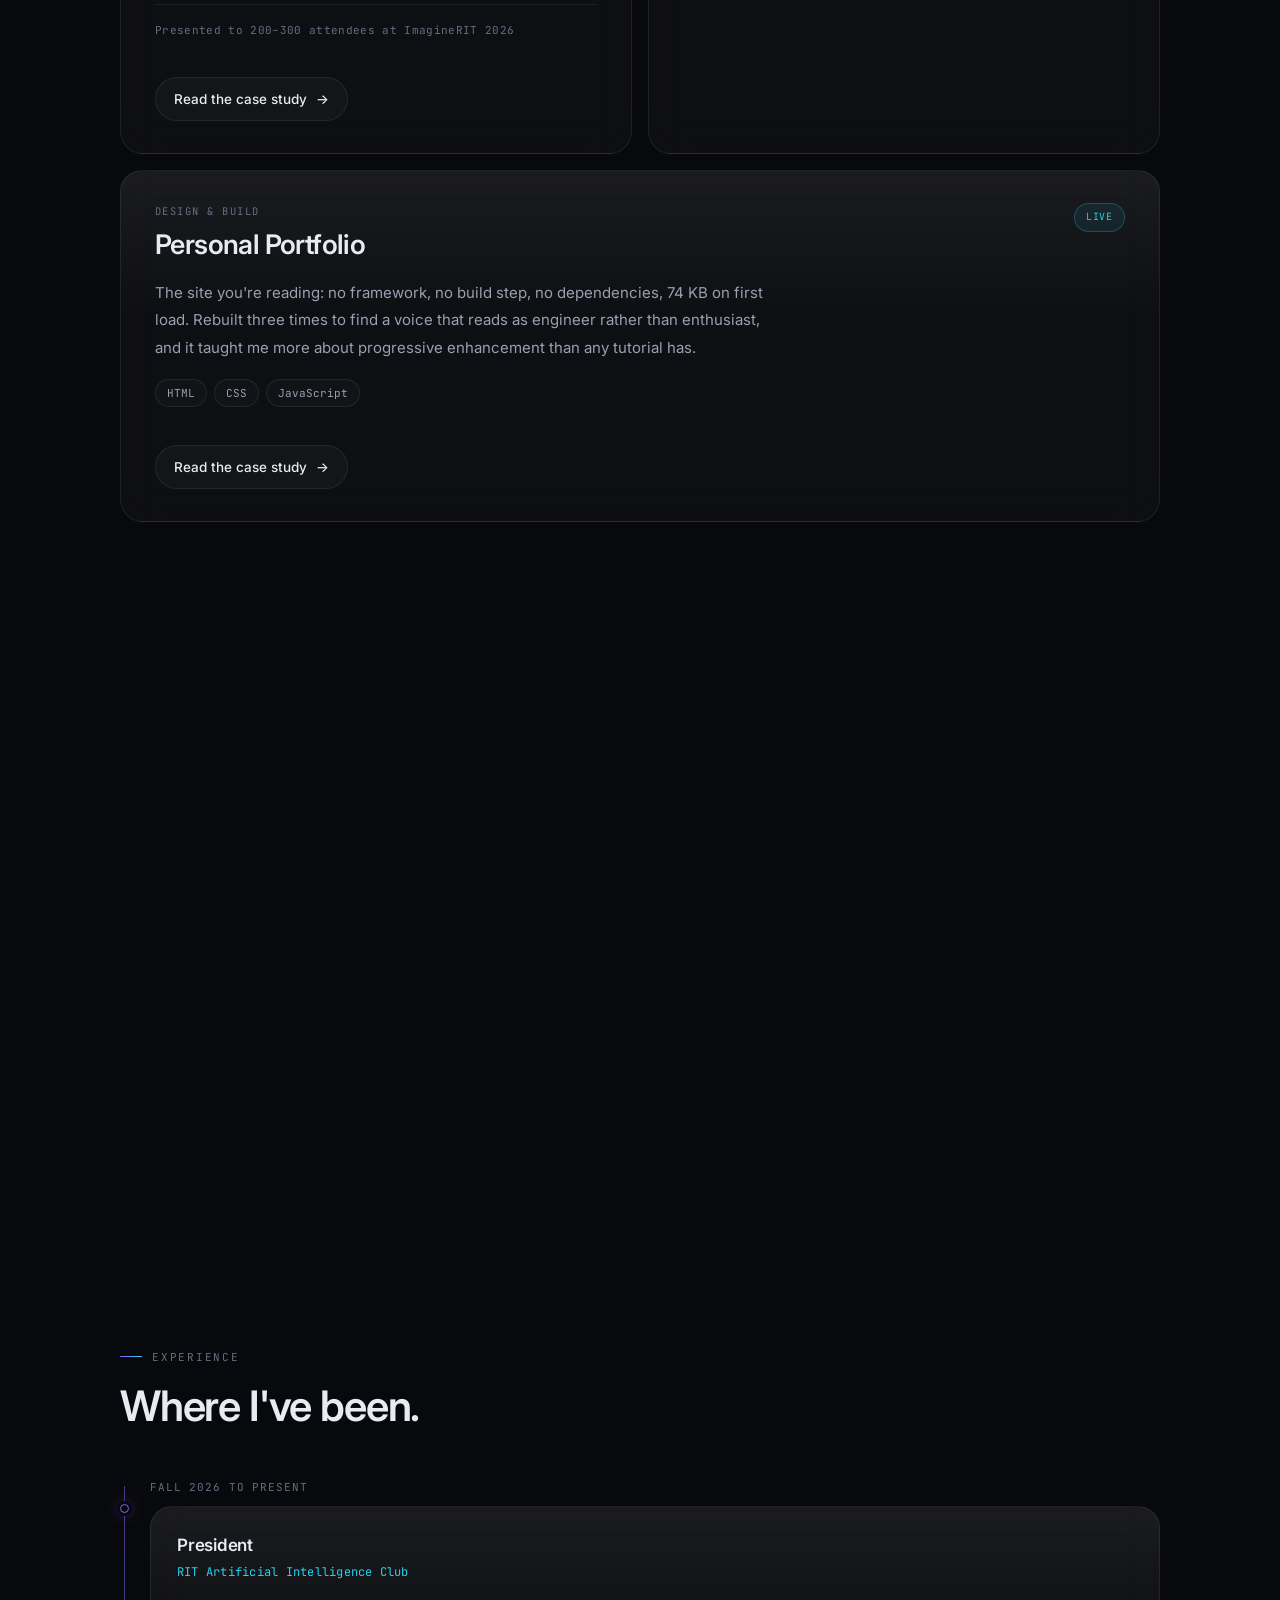
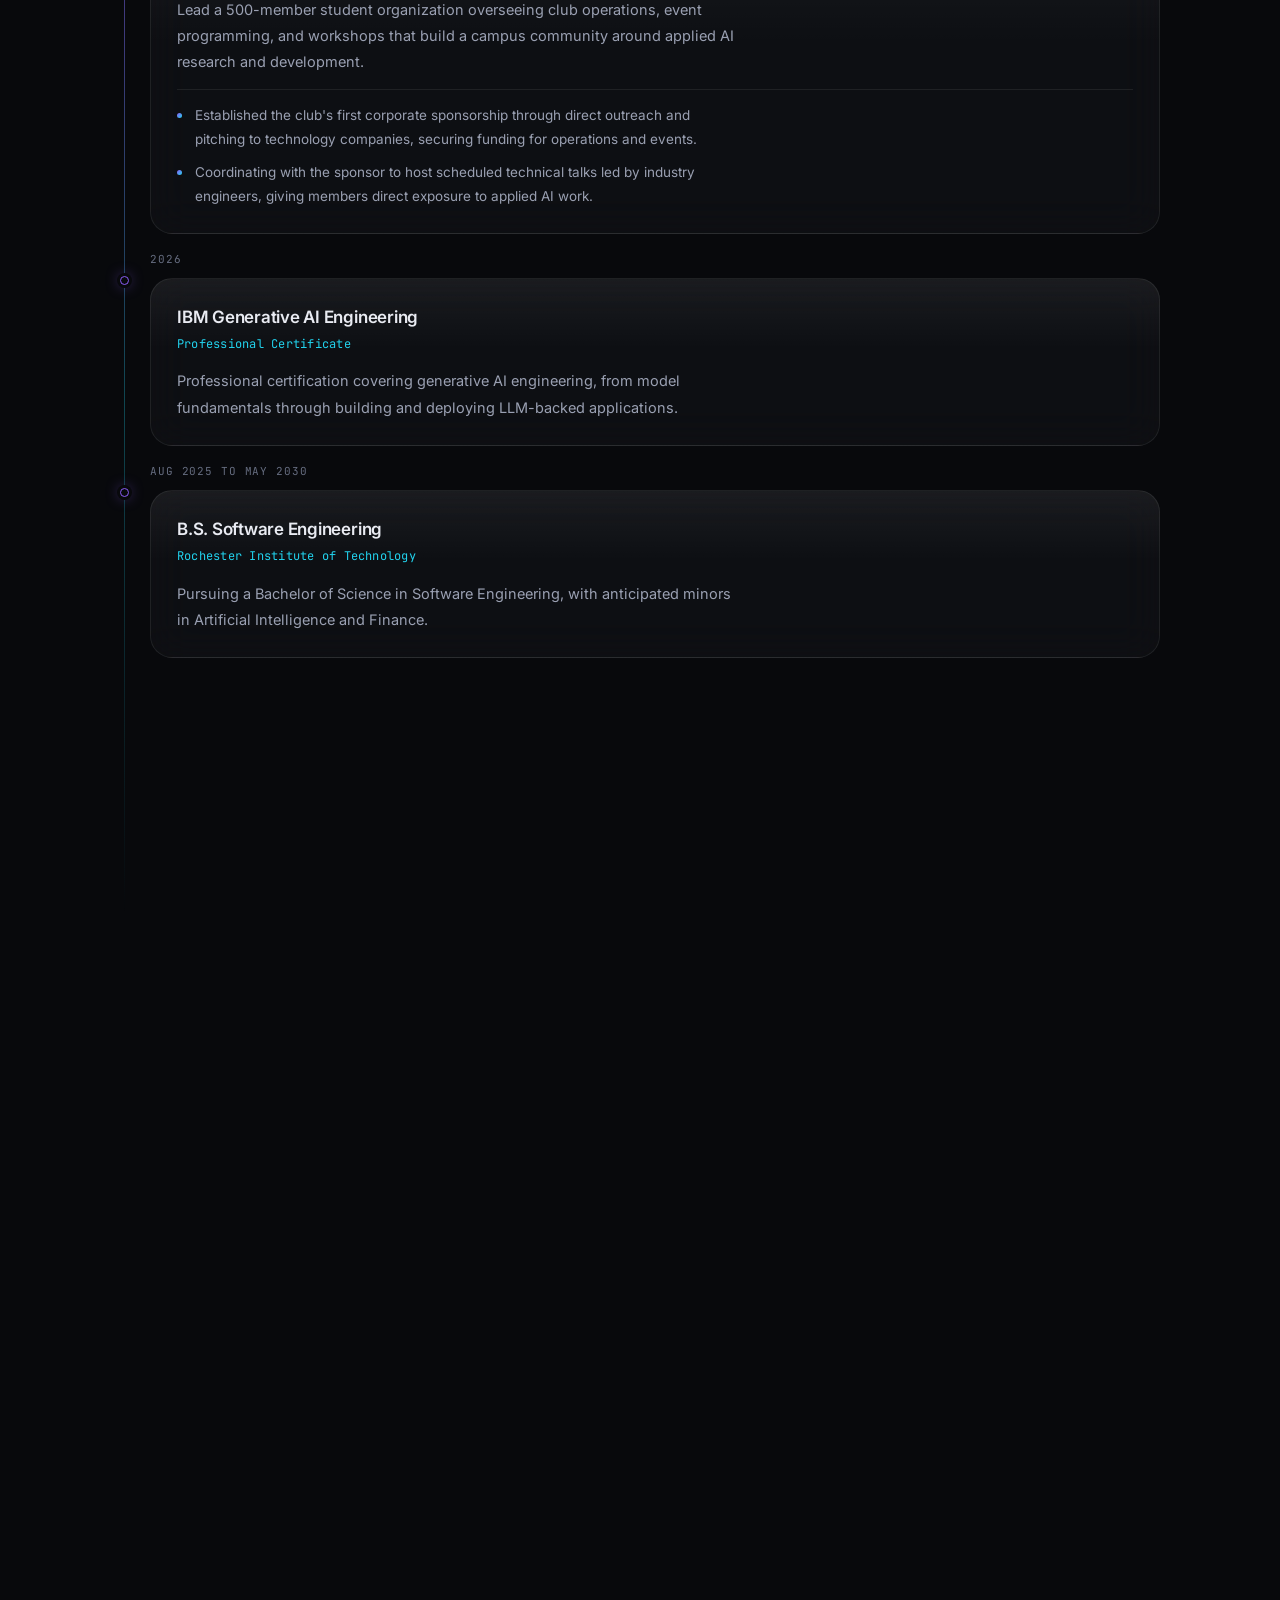
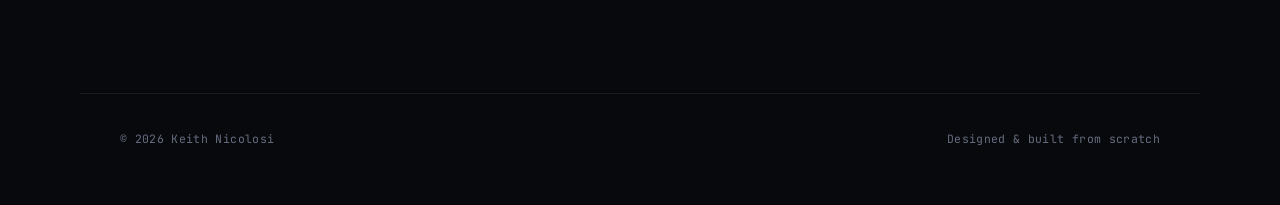
==== commit d71e74cc: "Refresh case studies against the current state of each repo The project pages had drifted from the c" ====
--- a/index.html
+++ b/index.html
@@ -218,7 +218,9 @@
                         servers running three different model providers: Perplexity for
                         retrieval, Claude for formatting, Matplotlib for charts because
                         charts shouldn't be a model's job, all coordinated by a Gemini
-                        orchestrator. Built with the RIT AI Club.
+                        orchestrator. It now refuses to draw a chart it can't get real
+                        prices for, which is the fix I'd defend hardest. Built with the
+                        RIT AI Club.
                     </p>
 
                     <div class="project-foot">
@@ -253,9 +255,9 @@
                     <p class="project-body">
                         A machine learning curriculum I set for myself, running every stage
                         on the same 5,000 movies instead of a new toy dataset per topic.
-                        Data wrangling through neural networks, including the stage where
-                        I rebuilt a working classifier as a neural network and it came out
-                        worse.
+                        Data wrangling through neural networks and recommenders, including
+                        the stage where I rebuilt a working classifier as a neural network
+                        and it came out worse.
                     </p>
 
                     <div class="project-foot">
@@ -283,7 +285,7 @@
 
                     <p class="project-body">
                         The site you're reading: no framework, no build step, no
-                        dependencies, 71 KB on first load. Rebuilt three times to find a
+                        dependencies, 74 KB on first load. Rebuilt three times to find a
                         voice that reads as engineer rather than enthusiast, and it taught me
                         more about progressive enhancement than any tutorial has.
                     </p>
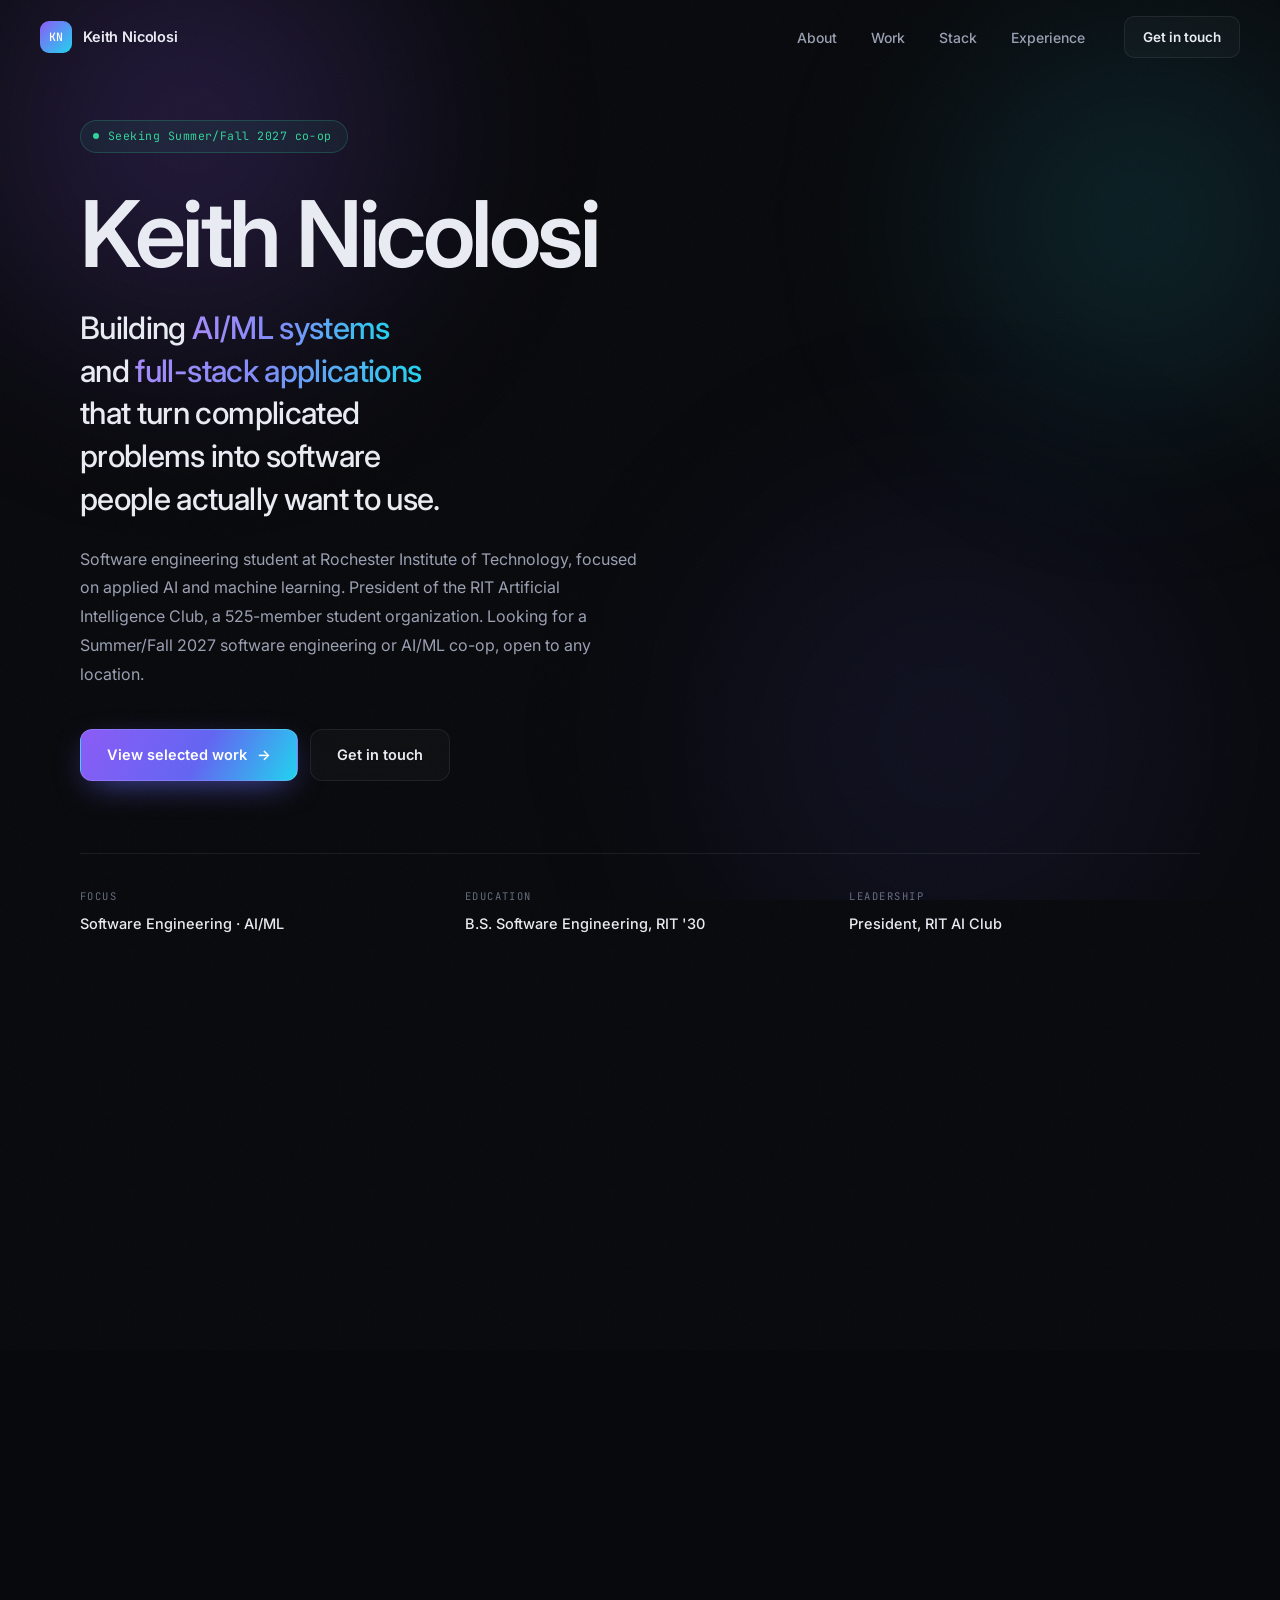
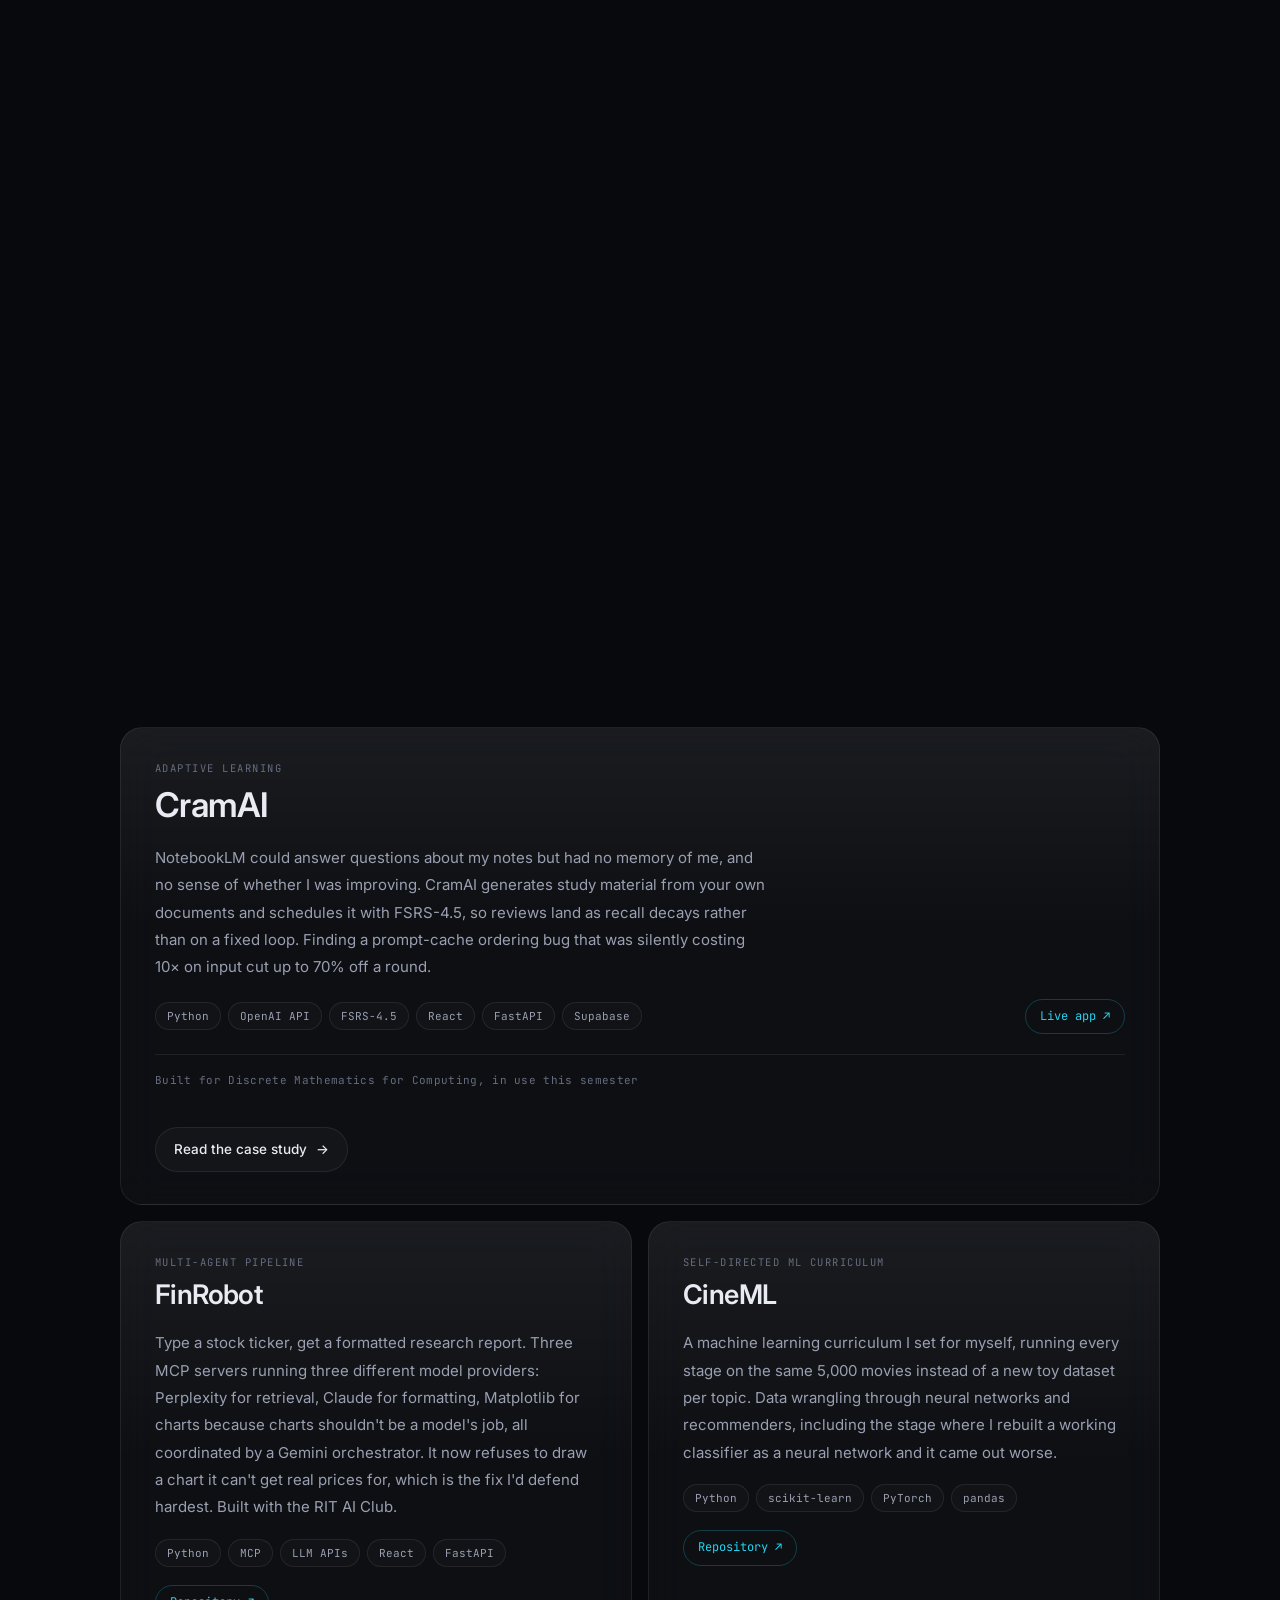
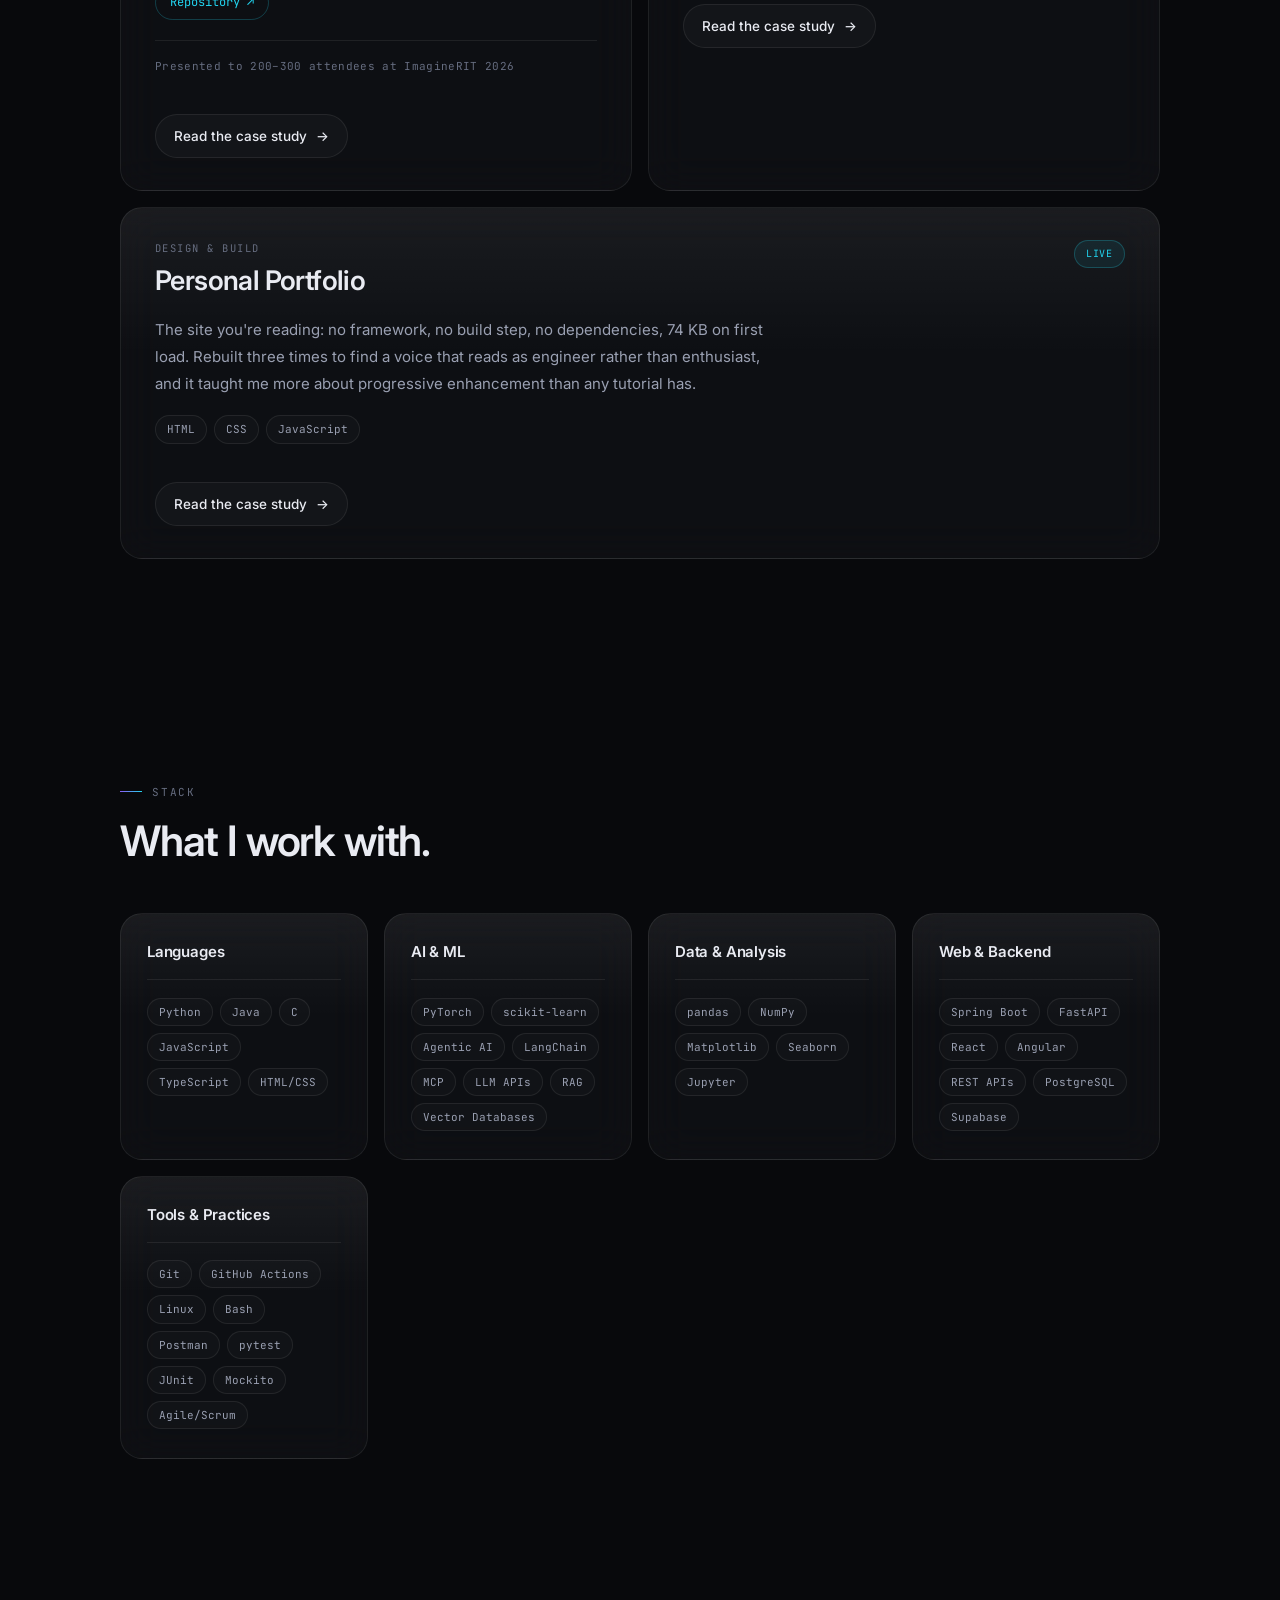
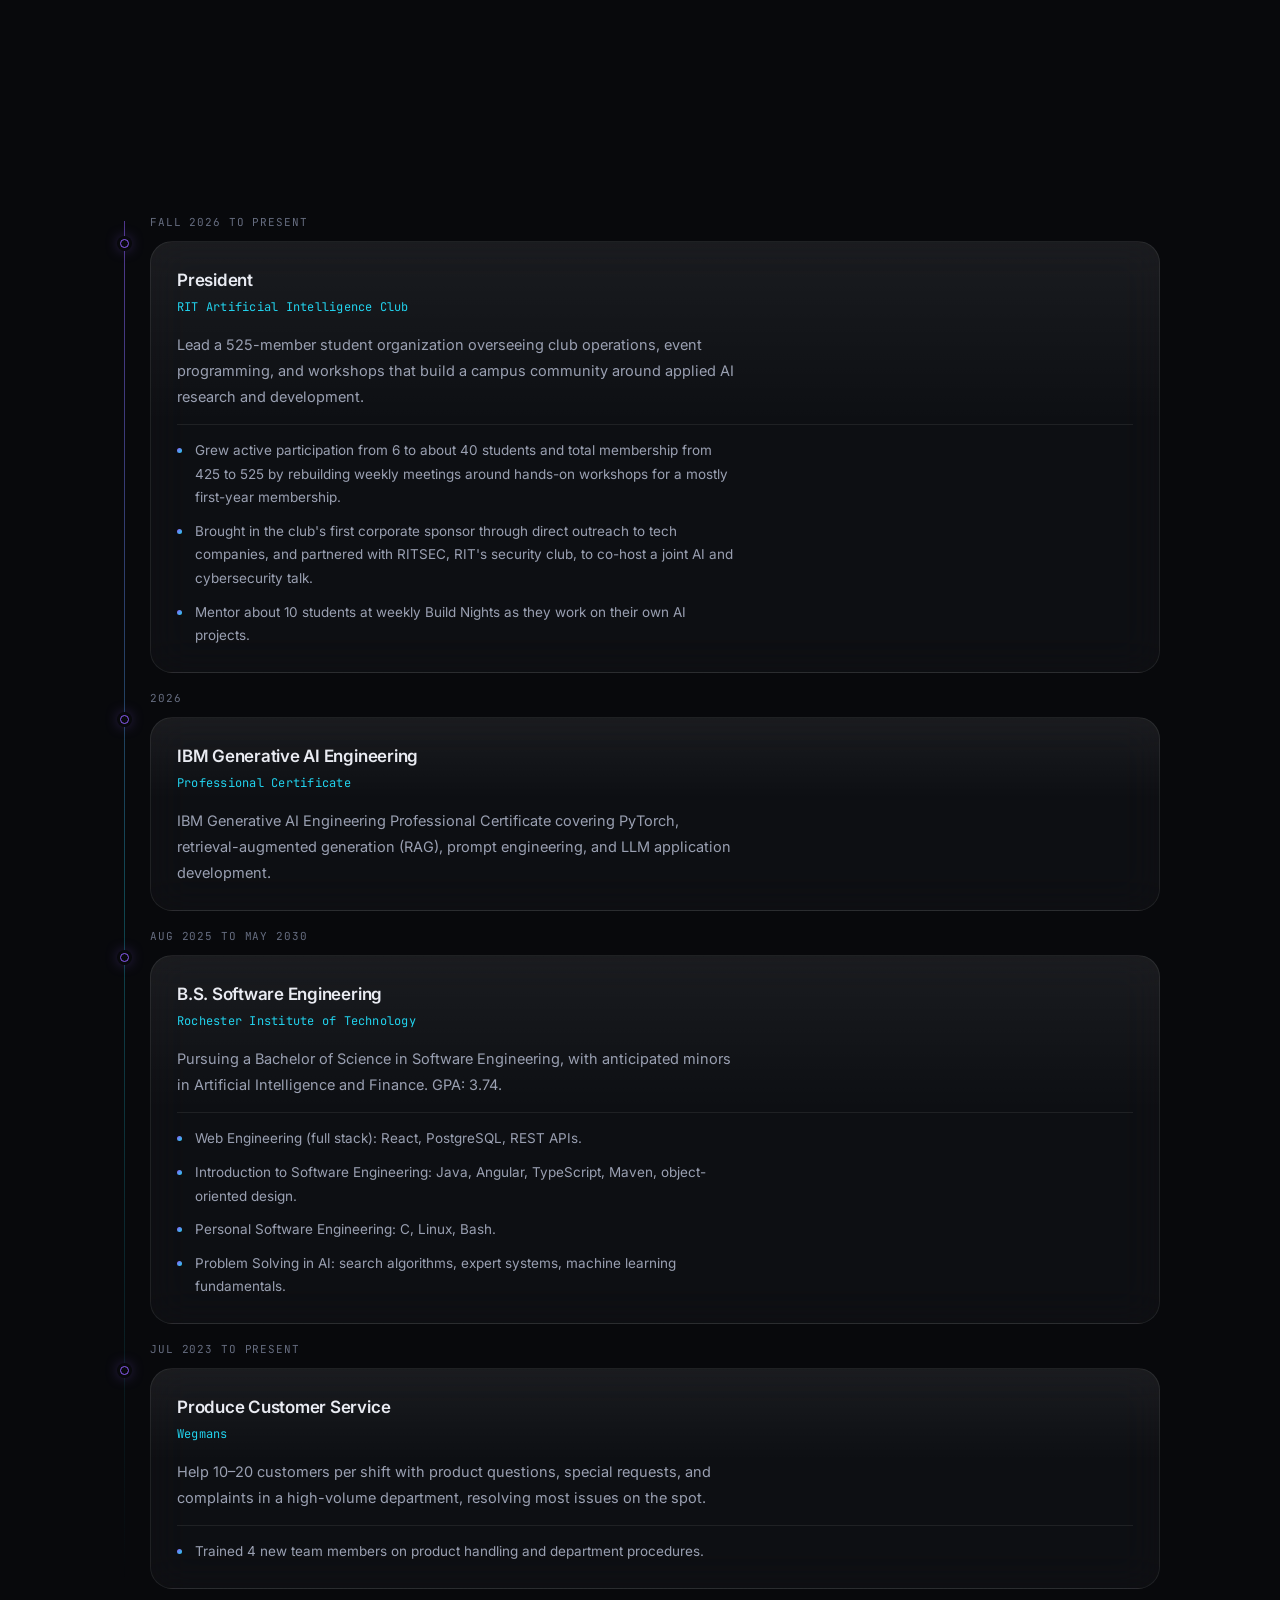
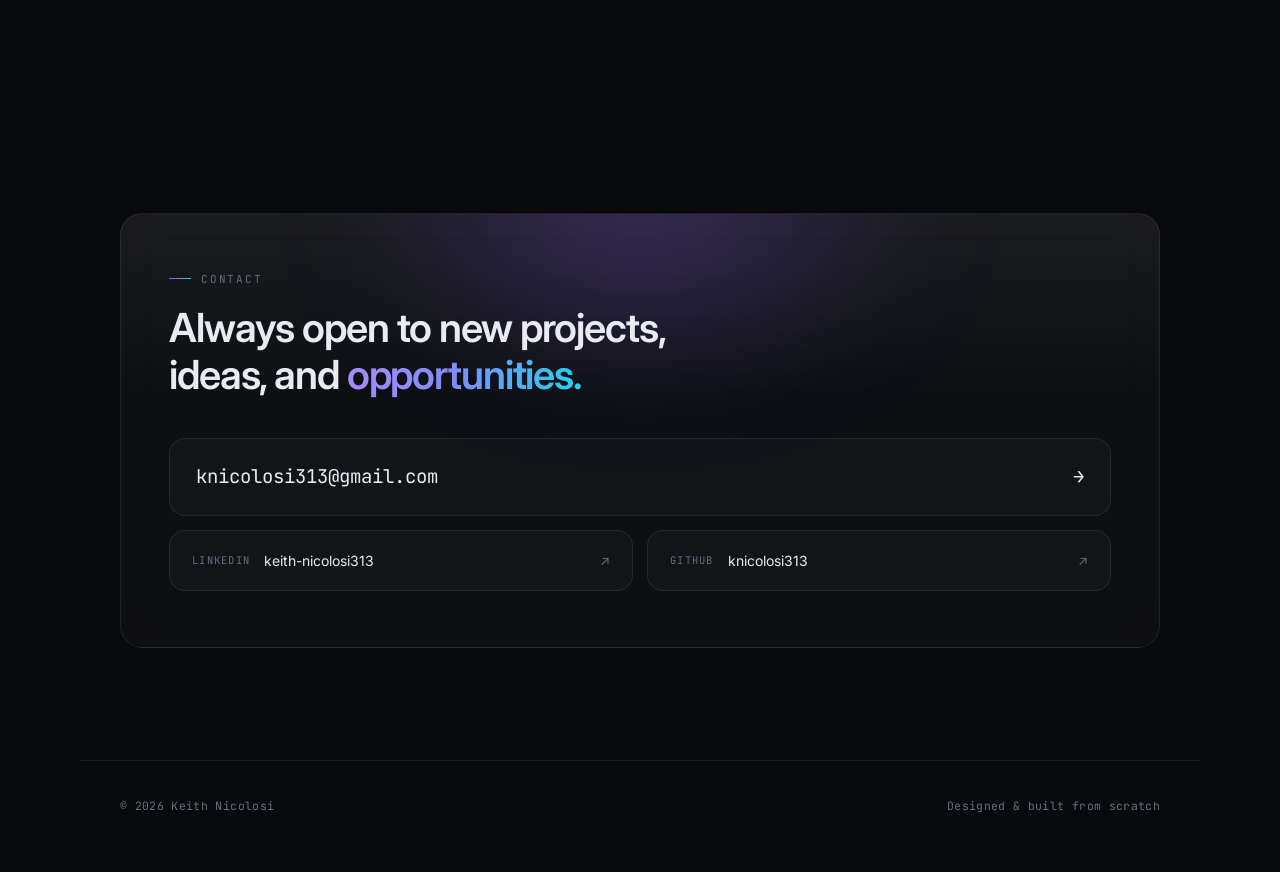
==== commit 906bf943: "Align site with resume; add project links; drop in-progress tags Content now follows the current res" ====
--- a/index.html
+++ b/index.html
@@ -4,7 +4,7 @@
     <meta charset="UTF-8">
     <meta name="viewport" content="width=device-width, initial-scale=1.0">
     <title>Keith Nicolosi | Software Engineer</title>
-    <meta name="description" content="Keith Nicolosi is a software engineer working on back-end systems and applied AI. President of the RIT Artificial Intelligence Club.">
+    <meta name="description" content="Keith Nicolosi is a software engineering student building AI/ML systems and full-stack applications. President of the RIT Artificial Intelligence Club.">
     <meta name="author" content="Keith Nicolosi">
     <meta name="theme-color" content="#08090C">
 
@@ -20,7 +20,7 @@
     <meta property="og:type" content="website">
     <meta property="og:site_name" content="Keith Nicolosi">
     <meta property="og:title" content="Keith Nicolosi | Software Engineer">
-    <meta property="og:description" content="Software engineer working on back-end systems and applied AI. President of the 500-member RIT Artificial Intelligence Club.">
+    <meta property="og:description" content="Software engineering student building AI/ML systems and full-stack applications. President of the 525-member RIT Artificial Intelligence Club.">
     <meta property="og:url" content="https://keithnicolosi.com/">
     <meta property="og:image" content="https://keithnicolosi.com/images/og-image.png">
     <meta property="og:image:width" content="1200">
@@ -28,7 +28,7 @@
     <meta property="og:image:alt" content="Keith Nicolosi, Software Engineer, Applied AI and Back-End">
     <meta name="twitter:card" content="summary_large_image">
     <meta name="twitter:title" content="Keith Nicolosi | Software Engineer">
-    <meta name="twitter:description" content="Software engineer working on back-end systems and applied AI. President of the 500-member RIT Artificial Intelligence Club.">
+    <meta name="twitter:description" content="Software engineering student building AI/ML systems and full-stack applications. President of the 525-member RIT Artificial Intelligence Club.">
     <meta name="twitter:image" content="https://keithnicolosi.com/images/og-image.png">
 
     <link rel="preconnect" href="https://fonts.googleapis.com">
@@ -78,22 +78,22 @@
             <div class="hero-inner">
                 <p class="badge reveal">
                     <span class="badge-dot"></span>
-                    Available for work
+                    Seeking Summer/Fall 2027 co-op
                 </p>
 
                 <h1 class="hero-title reveal">Keith Nicolosi</h1>
 
                 <p class="hero-lede reveal">
-                    Building <span class="grad">AI systems</span> and
-                    <span class="grad">back-end services</span> that turn complicated
+                    Building <span class="grad">AI/ML systems</span> and
+                    <span class="grad">full-stack applications</span> that turn complicated
                     problems into software people actually want to use.
                 </p>
 
                 <p class="hero-sub reveal">
                     Software engineering student at Rochester Institute of Technology,
-                    specializing in applied artificial intelligence and back-end
-                    development. President of the RIT Artificial Intelligence Club, a
-                    500-member student organization.
+                    focused on applied AI and machine learning. President of the RIT Artificial Intelligence Club, a
+                    525-member student organization. Looking for a Summer/Fall 2027
+                    software engineering or AI/ML co-op, open to any location.
                 </p>
 
                 <div class="cta-row reveal">
@@ -107,7 +107,7 @@
                 <dl class="hero-meta reveal">
                     <div>
                         <dt>Focus</dt>
-                        <dd>Applied AI · Back-End</dd>
+                        <dd>Software Engineering · AI/ML</dd>
                     </div>
                     <div>
                         <dt>Education</dt>
@@ -153,8 +153,8 @@
                     </article>
 
                     <article class="glass about-card reveal">
-                        <h3>Leading 500 people</h3>
-                        <p>As President of the RIT Artificial Intelligence Club, I run a 500-member organization, and the part I didn't expect to be doing is sales. I cold-pitched technology companies until one said yes, landing the club's first corporate sponsorship, and now coordinate with them to bring in engineers to give technical talks. Turns out explaining why your work matters is a separate skill from doing it.</p>
+                        <h3>Leading 525 people</h3>
+                        <p>As President of the RIT Artificial Intelligence Club, I run a 525-member organization, and the part I didn't expect to be doing is sales. I cold-pitched technology companies until one said yes, landing the club's first corporate sponsorship, and now coordinate with them to bring in engineers to give technical talks. Turns out explaining why your work matters is a separate skill from doing it.</p>
                     </article>
                 </div>
             </div>
@@ -170,10 +170,9 @@
             <article class="glass project featured reveal">
                 <div class="project-head">
                     <div>
-                        <p class="project-kicker mono">Adaptive learning · In active development</p>
+                        <p class="project-kicker mono">Adaptive learning</p>
                         <h3 class="project-title">CramAI</h3>
                     </div>
-                    <span class="pill pill-amber">In progress</span>
                 </div>
 
                 <p class="project-body">
@@ -194,6 +193,9 @@
                         <li>FastAPI</li>
                         <li>Supabase</li>
                     </ul>
+                    <a class="project-link" href="https://cram-ai.app/" target="_blank" rel="noopener">
+                        Live app <span aria-hidden="true">↗</span>
+                    </a>
                 </div>
 
                 <p class="project-note mono">Built for Discrete Mathematics for Computing, in use this semester</p>
@@ -210,7 +212,6 @@
                             <p class="project-kicker mono">Multi-agent pipeline</p>
                             <h3 class="project-title">FinRobot</h3>
                         </div>
-                        <span class="pill pill-amber">In development</span>
                     </div>
 
                     <p class="project-body">
@@ -249,7 +250,6 @@
                             <p class="project-kicker mono">Self-directed ML curriculum</p>
                             <h3 class="project-title">CineML</h3>
                         </div>
-                        <span class="pill pill-amber">In progress</span>
                     </div>
 
                     <p class="project-body">
@@ -267,6 +267,9 @@
                             <li>PyTorch</li>
                             <li>pandas</li>
                         </ul>
+                        <a class="project-link" href="https://github.com/knicolosi313/CineML" target="_blank" rel="noopener">
+                            Repository <span aria-hidden="true">↗</span>
+                        </a>
                     </div>
 
                     <a class="case-cta" href="projects/cineml.html">
@@ -317,30 +320,42 @@
                     <h3>Languages</h3>
                     <ul class="chips">
                         <li>Python</li><li>Java</li><li>C</li><li>JavaScript</li>
+                        <li>TypeScript</li><li>HTML/CSS</li>
                     </ul>
                 </article>
 
                 <article class="glass stack-card reveal">
                     <h3>AI &amp; ML</h3>
                     <ul class="chips">
-                        <li>PyTorch</li><li>LangChain</li><li>LLM APIs</li>
-                        <li>MCP</li><li>Vector Databases</li><li>Generative AI</li>
+                        <li>PyTorch</li><li>scikit-learn</li><li>Agentic AI</li>
+                        <li>LangChain</li><li>MCP</li><li>LLM APIs</li>
+                        <li>RAG</li><li>Vector Databases</li>
                     </ul>
                 </article>
 
                 <article class="glass stack-card reveal">
                     <h3>Data &amp; Analysis</h3>
                     <ul class="chips">
-                        <li>Pandas</li><li>NumPy</li><li>Scikit-learn</li>
-                        <li>Matplotlib</li><li>Seaborn</li><li>Jupyter</li>
+                        <li>pandas</li><li>NumPy</li><li>Matplotlib</li>
+                        <li>Seaborn</li><li>Jupyter</li>
                     </ul>
                 </article>
 
                 <article class="glass stack-card reveal">
-                    <h3>Web &amp; Tools</h3>
-                    <ul class="chips">
-                        <li>React</li><li>FastAPI</li><li>REST APIs</li>
-                        <li>Supabase</li><li>Git</li><li>Bash</li><li>pytest</li>
+                    <h3>Web &amp; Backend</h3>
+                    <ul class="chips">
+                        <li>Spring Boot</li><li>FastAPI</li><li>React</li>
+                        <li>Angular</li><li>REST APIs</li><li>PostgreSQL</li>
+                        <li>Supabase</li>
+                    </ul>
+                </article>
+
+                <article class="glass stack-card reveal">
+                    <h3>Tools &amp; Practices</h3>
+                    <ul class="chips">
+                        <li>Git</li><li>GitHub Actions</li><li>Linux</li>
+                        <li>Bash</li><li>Postman</li><li>pytest</li>
+                        <li>JUnit</li><li>Mockito</li><li>Agile/Scrum</li>
                     </ul>
                 </article>
             </div>
@@ -360,10 +375,11 @@
                     <div class="glass tl-card">
                         <h3>President</h3>
                         <p class="tl-org">RIT Artificial Intelligence Club</p>
-                        <p class="tl-desc">Lead a 500-member student organization overseeing club operations, event programming, and workshops that build a campus community around applied AI research and development.</p>
+                        <p class="tl-desc">Lead a 525-member student organization overseeing club operations, event programming, and workshops that build a campus community around applied AI research and development.</p>
                         <ul class="tl-points">
-                            <li>Established the club's first corporate sponsorship through direct outreach and pitching to technology companies, securing funding for operations and events.</li>
-                            <li>Coordinating with the sponsor to host scheduled technical talks led by industry engineers, giving members direct exposure to applied AI work.</li>
+                            <li>Grew active participation from 6 to about 40 students and total membership from 425 to 525 by rebuilding weekly meetings around hands-on workshops for a mostly first-year membership.</li>
+                            <li>Brought in the club's first corporate sponsor through direct outreach to tech companies, and partnered with RITSEC, RIT's security club, to co-host a joint AI and cybersecurity talk.</li>
+                            <li>Mentor about 10 students at weekly Build Nights as they work on their own AI projects.</li>
                         </ul>
                     </div>
                 </li>
@@ -374,7 +390,7 @@
                     <div class="glass tl-card">
                         <h3>IBM Generative AI Engineering</h3>
                         <p class="tl-org">Professional Certificate</p>
-                        <p class="tl-desc">Professional certification covering generative AI engineering, from model fundamentals through building and deploying LLM-backed applications.</p>
+                        <p class="tl-desc">IBM Generative AI Engineering Professional Certificate covering PyTorch, retrieval-augmented generation (RAG), prompt engineering, and LLM application development.</p>
                     </div>
                 </li>
 
@@ -384,7 +400,13 @@
                     <div class="glass tl-card">
                         <h3>B.S. Software Engineering</h3>
                         <p class="tl-org">Rochester Institute of Technology</p>
-                        <p class="tl-desc">Pursuing a Bachelor of Science in Software Engineering, with anticipated minors in Artificial Intelligence and Finance.</p>
+                        <p class="tl-desc">Pursuing a Bachelor of Science in Software Engineering, with anticipated minors in Artificial Intelligence and Finance. GPA: 3.74.</p>
+                        <ul class="tl-points">
+                            <li>Web Engineering (full stack): React, PostgreSQL, REST APIs.</li>
+                            <li>Introduction to Software Engineering: Java, Angular, TypeScript, Maven, object-oriented design.</li>
+                            <li>Personal Software Engineering: C, Linux, Bash.</li>
+                            <li>Problem Solving in AI: search algorithms, expert systems, machine learning fundamentals.</li>
+                        </ul>
                     </div>
                 </li>
 
@@ -394,7 +416,10 @@
                     <div class="glass tl-card">
                         <h3>Produce Customer Service</h3>
                         <p class="tl-org">Wegmans</p>
-                        <p class="tl-desc">Assist 10–20 customers per shift with product inquiries and recommendations while maintaining displays for freshness and presentation. Resolve customer issues by diagnosing needs and offering substitutions, building repeat business and trust.</p>
+                        <p class="tl-desc">Help 10–20 customers per shift with product questions, special requests, and complaints in a high-volume department, resolving most issues on the spot.</p>
+                        <ul class="tl-points">
+                            <li>Trained 4 new team members on product handling and department procedures.</li>
+                        </ul>
                     </div>
                 </li>
             </ol>
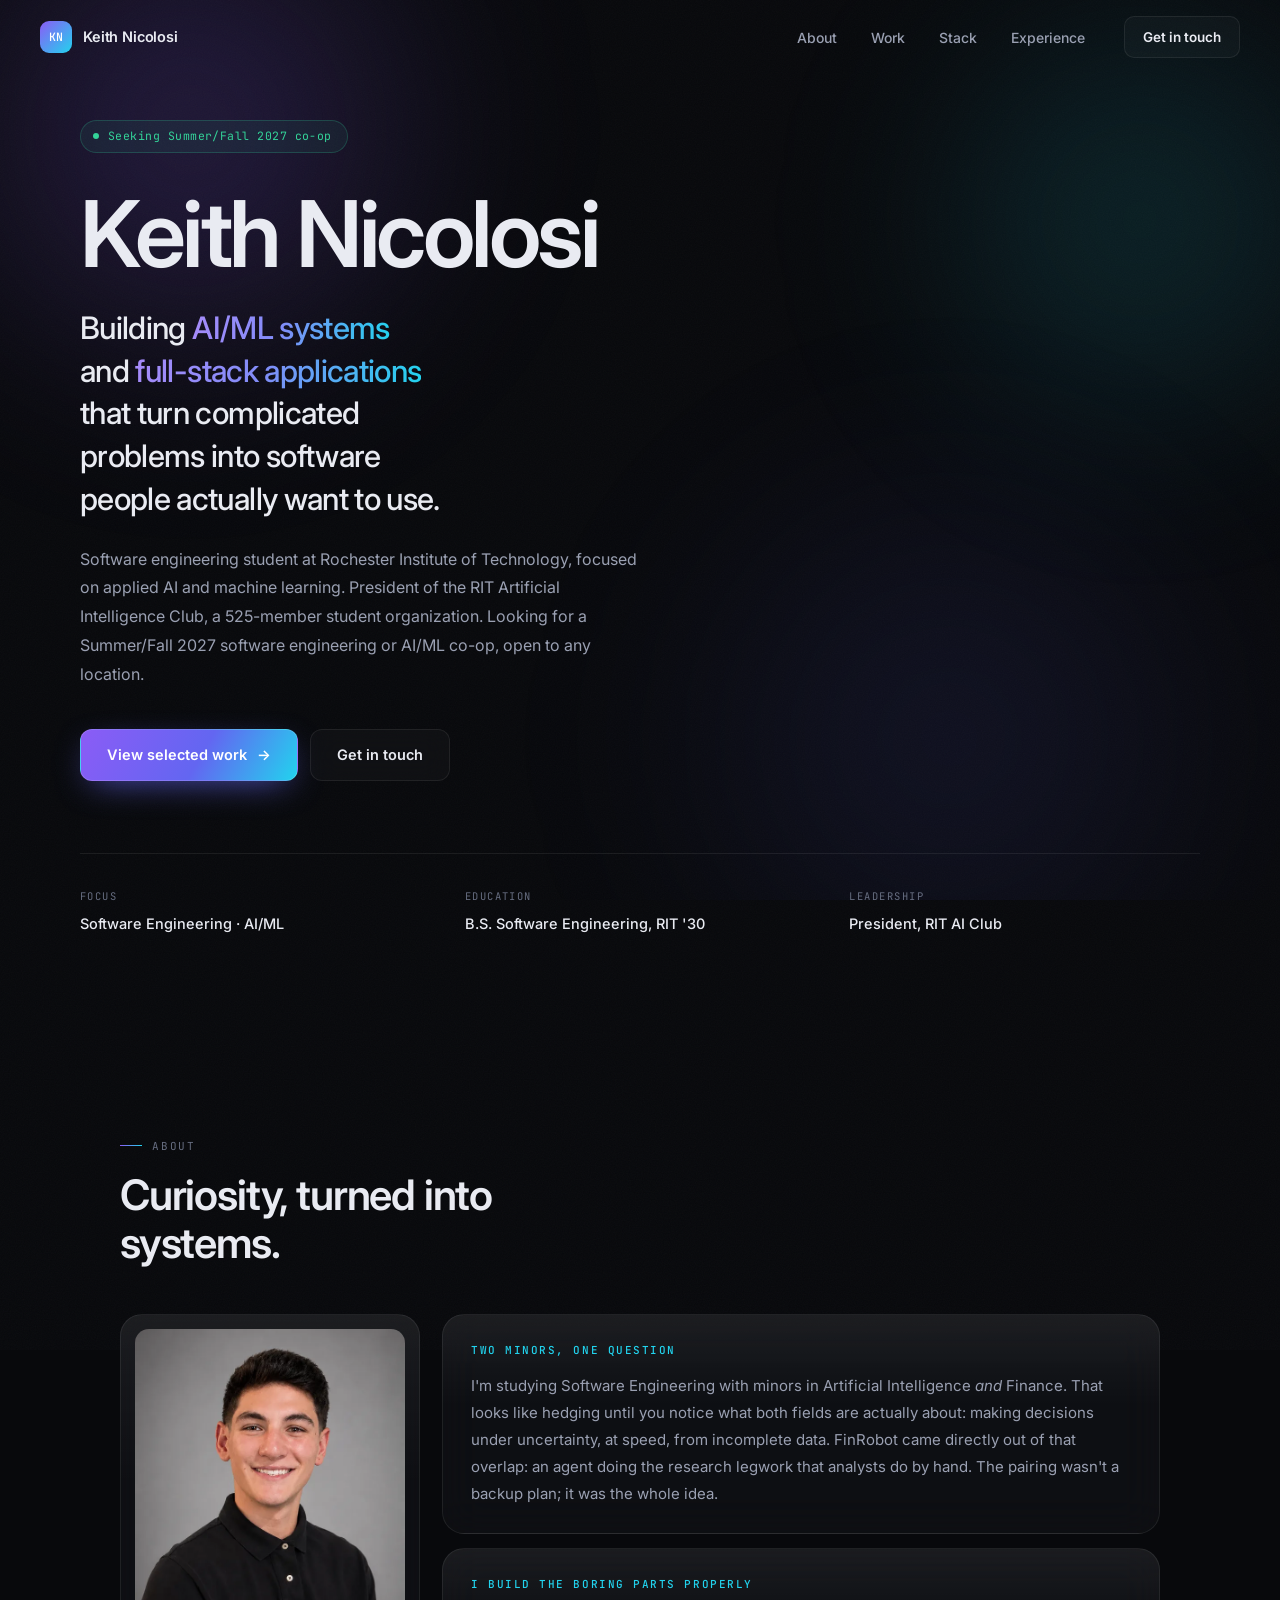
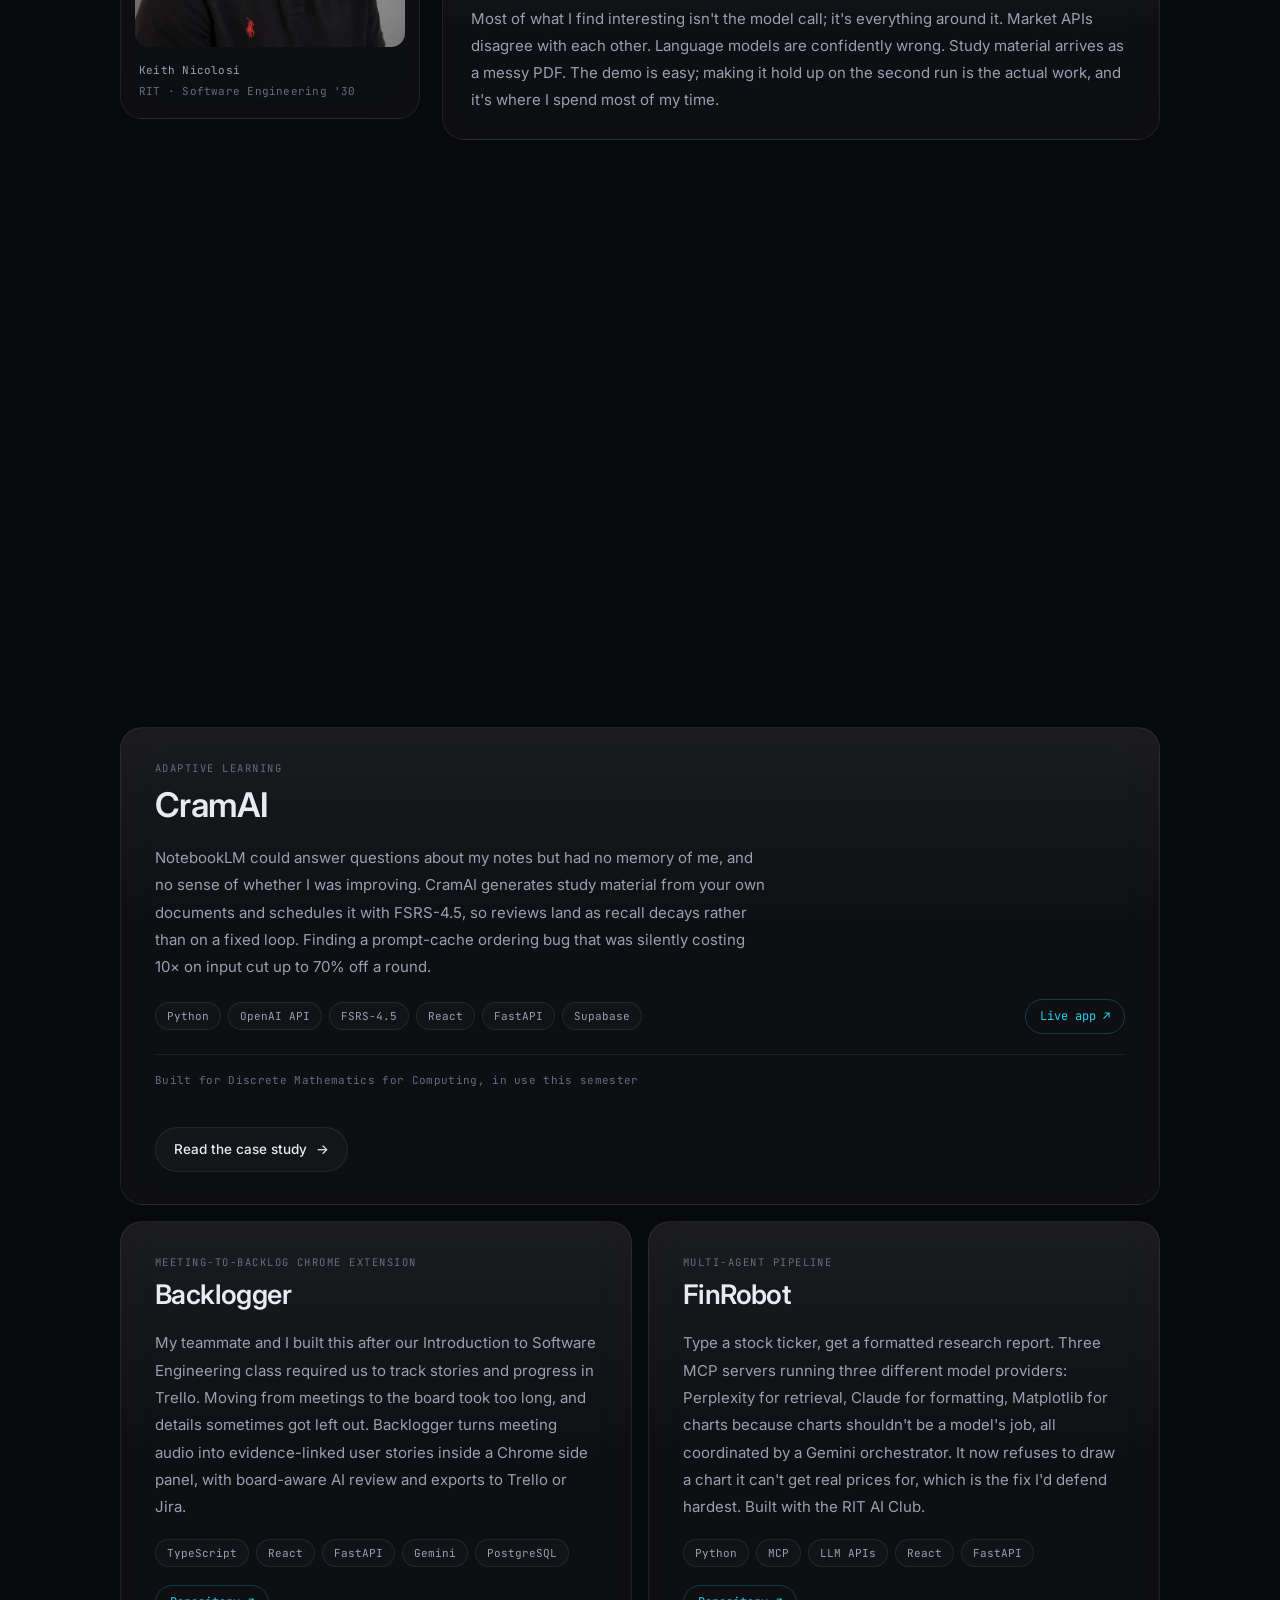
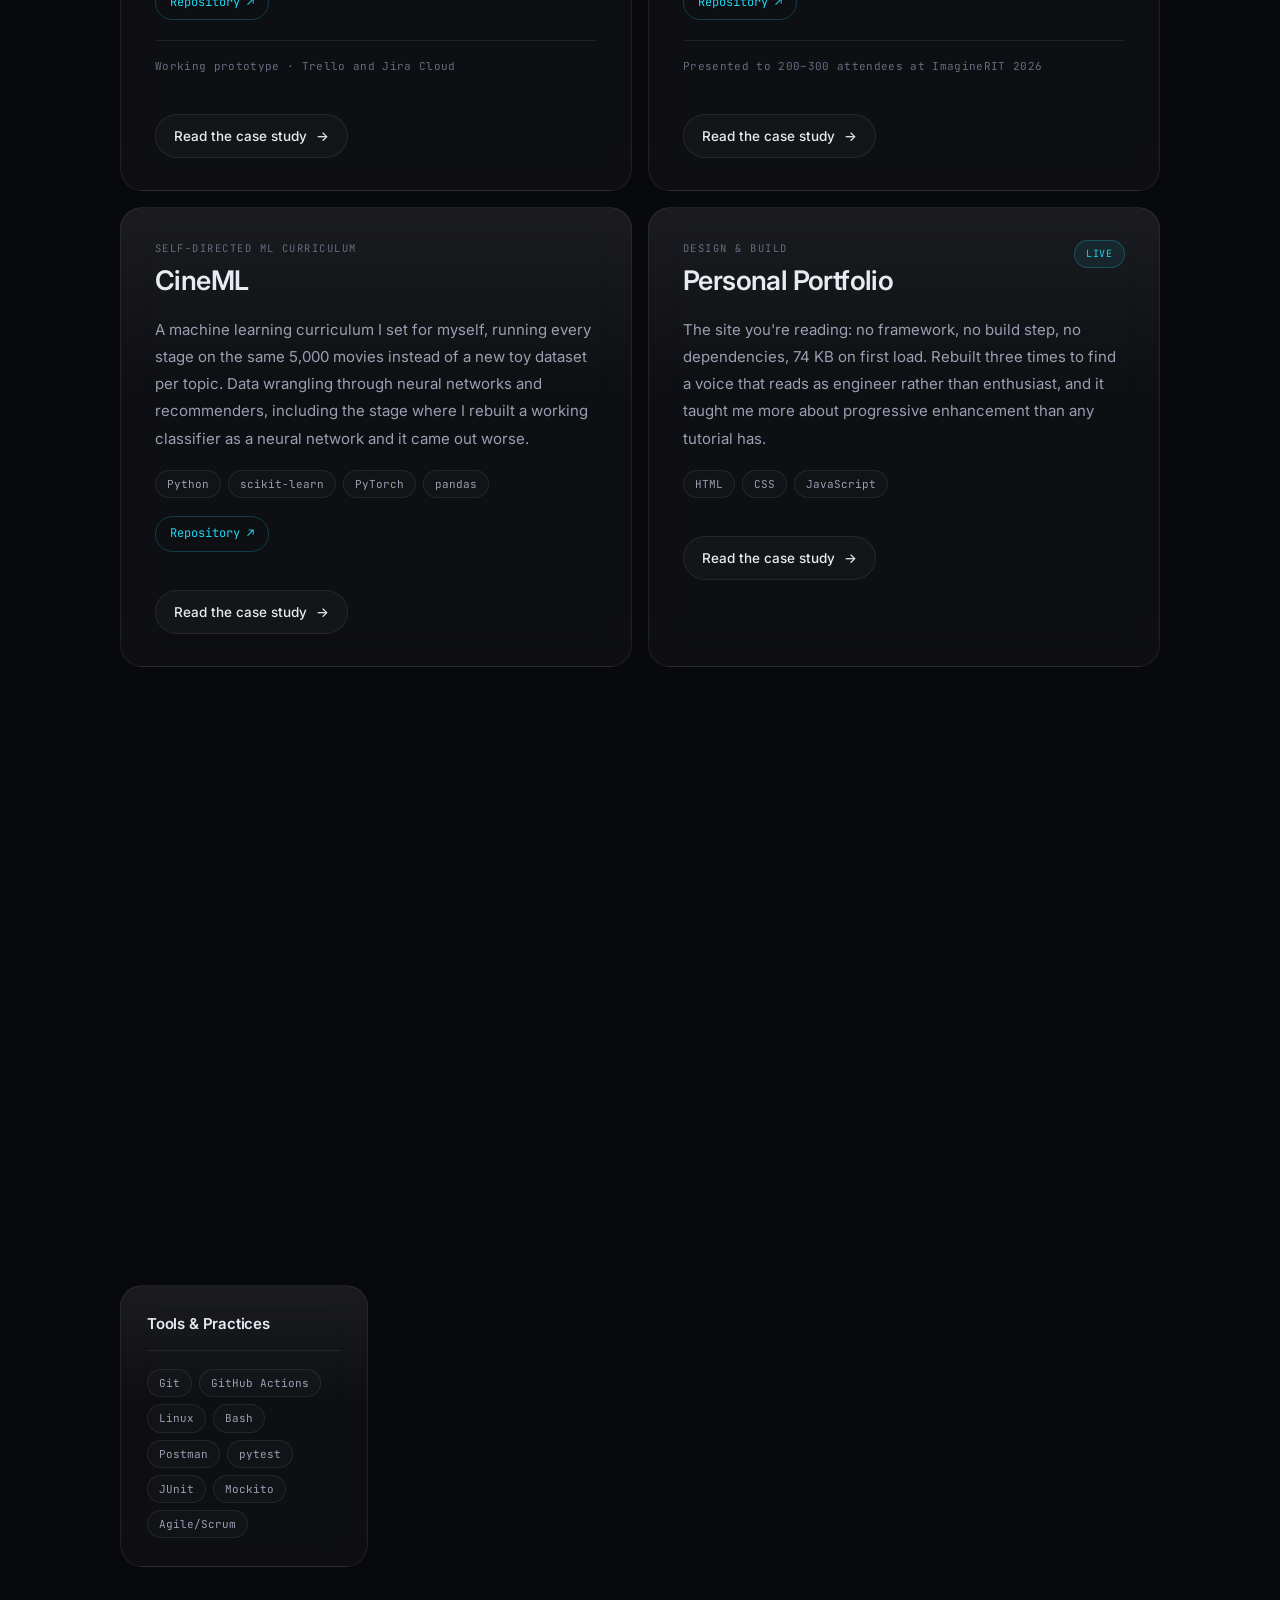
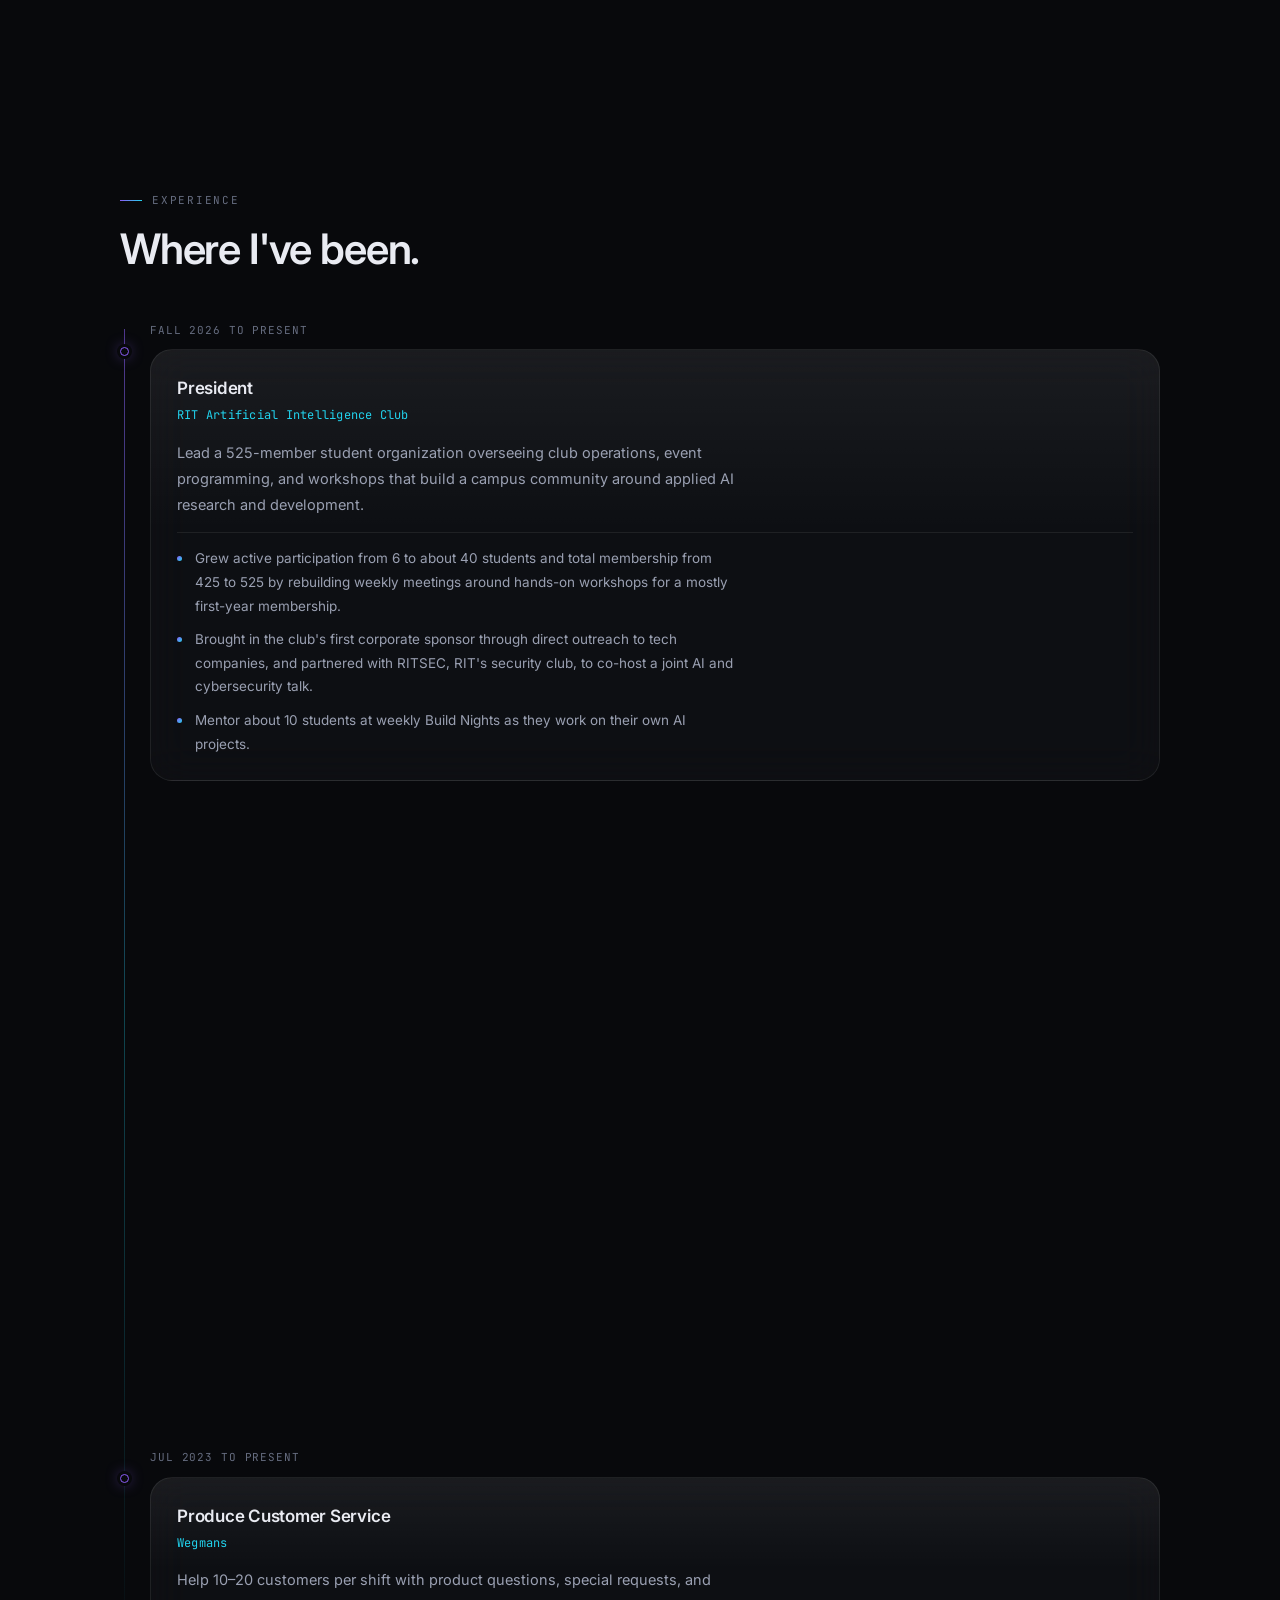
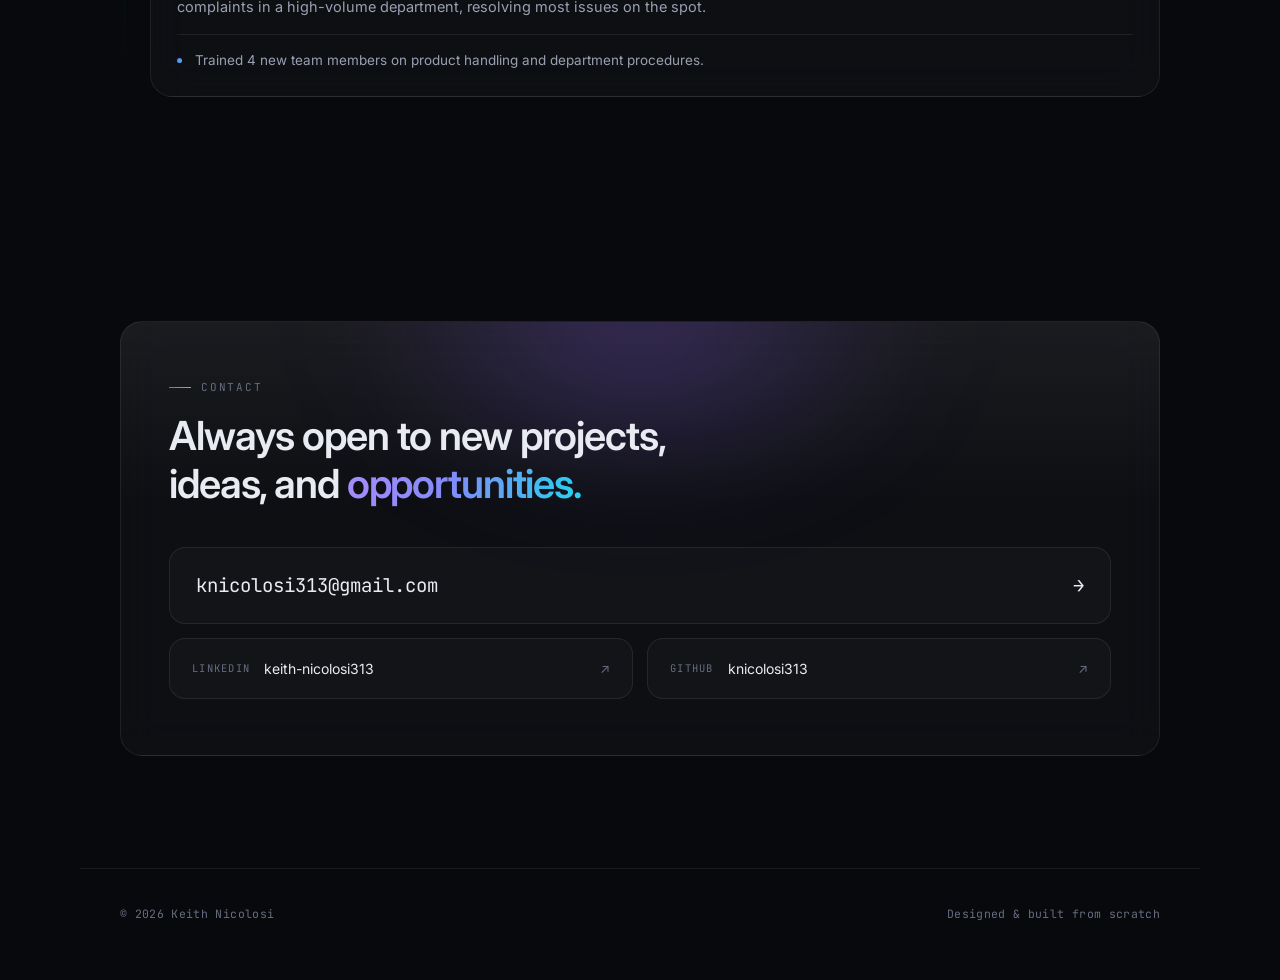
==== commit 1a8c2984: "feat: add Backlogger portfolio case study Describe the two-person project's class origins, evidence-" ====
--- a/index.html
+++ b/index.html
@@ -206,6 +206,38 @@
             </article>
 
             <div class="project-grid">
+                <article class="glass project reveal">
+                    <div class="project-head">
+                        <div>
+                            <p class="project-kicker mono">Meeting-to-backlog Chrome extension</p>
+                            <h3 class="project-title">Backlogger</h3>
+                        </div>
+                    </div>
+
+                    <p class="project-body">
+                        My teammate and I built this after our Introduction to Software
+                        Engineering class required us to track stories and progress in
+                        Trello. Moving from meetings to the board took too long, and
+                        details sometimes got left out. Backlogger turns meeting audio
+                        into evidence-linked user stories inside a Chrome side panel,
+                        with board-aware AI review and exports to Trello or Jira.
+                    </p>
+
+                    <div class="project-foot">
+                        <ul class="chips">
+                            <li>TypeScript</li><li>React</li><li>FastAPI</li>
+                            <li>Gemini</li><li>PostgreSQL</li>
+                        </ul>
+                        <a class="project-link" href="https://github.com/knicolosi313/Backlogger" target="_blank" rel="noopener">
+                            Repository <span aria-hidden="true">&#8599;</span>
+                        </a>
+                    </div>
+                    <p class="project-note mono">Working prototype &middot; Trello and Jira Cloud</p>
+                    <a class="case-cta" href="projects/backlogger.html">
+                        Read the case study <span aria-hidden="true">&#8594;</span>
+                    </a>
+                </article>
+
                 <article class="glass project reveal">
                     <div class="project-head">
                         <div>
